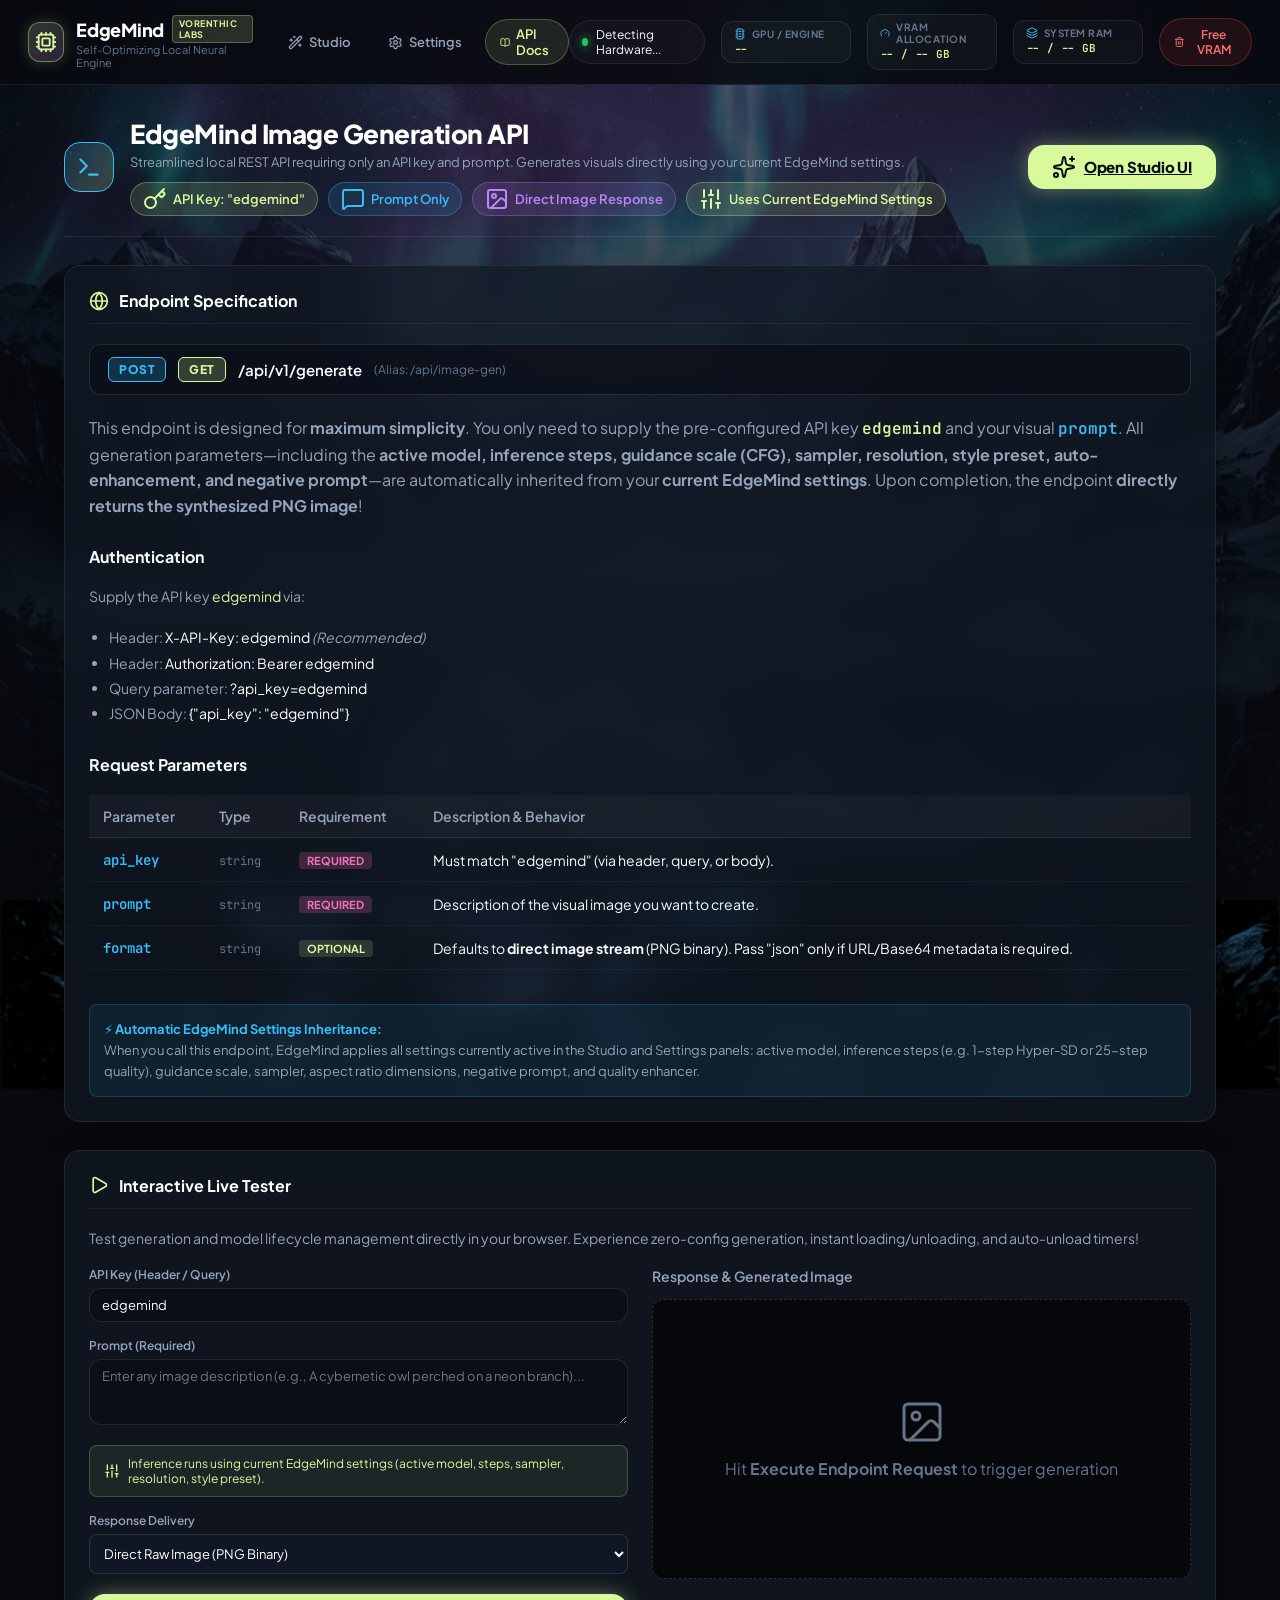
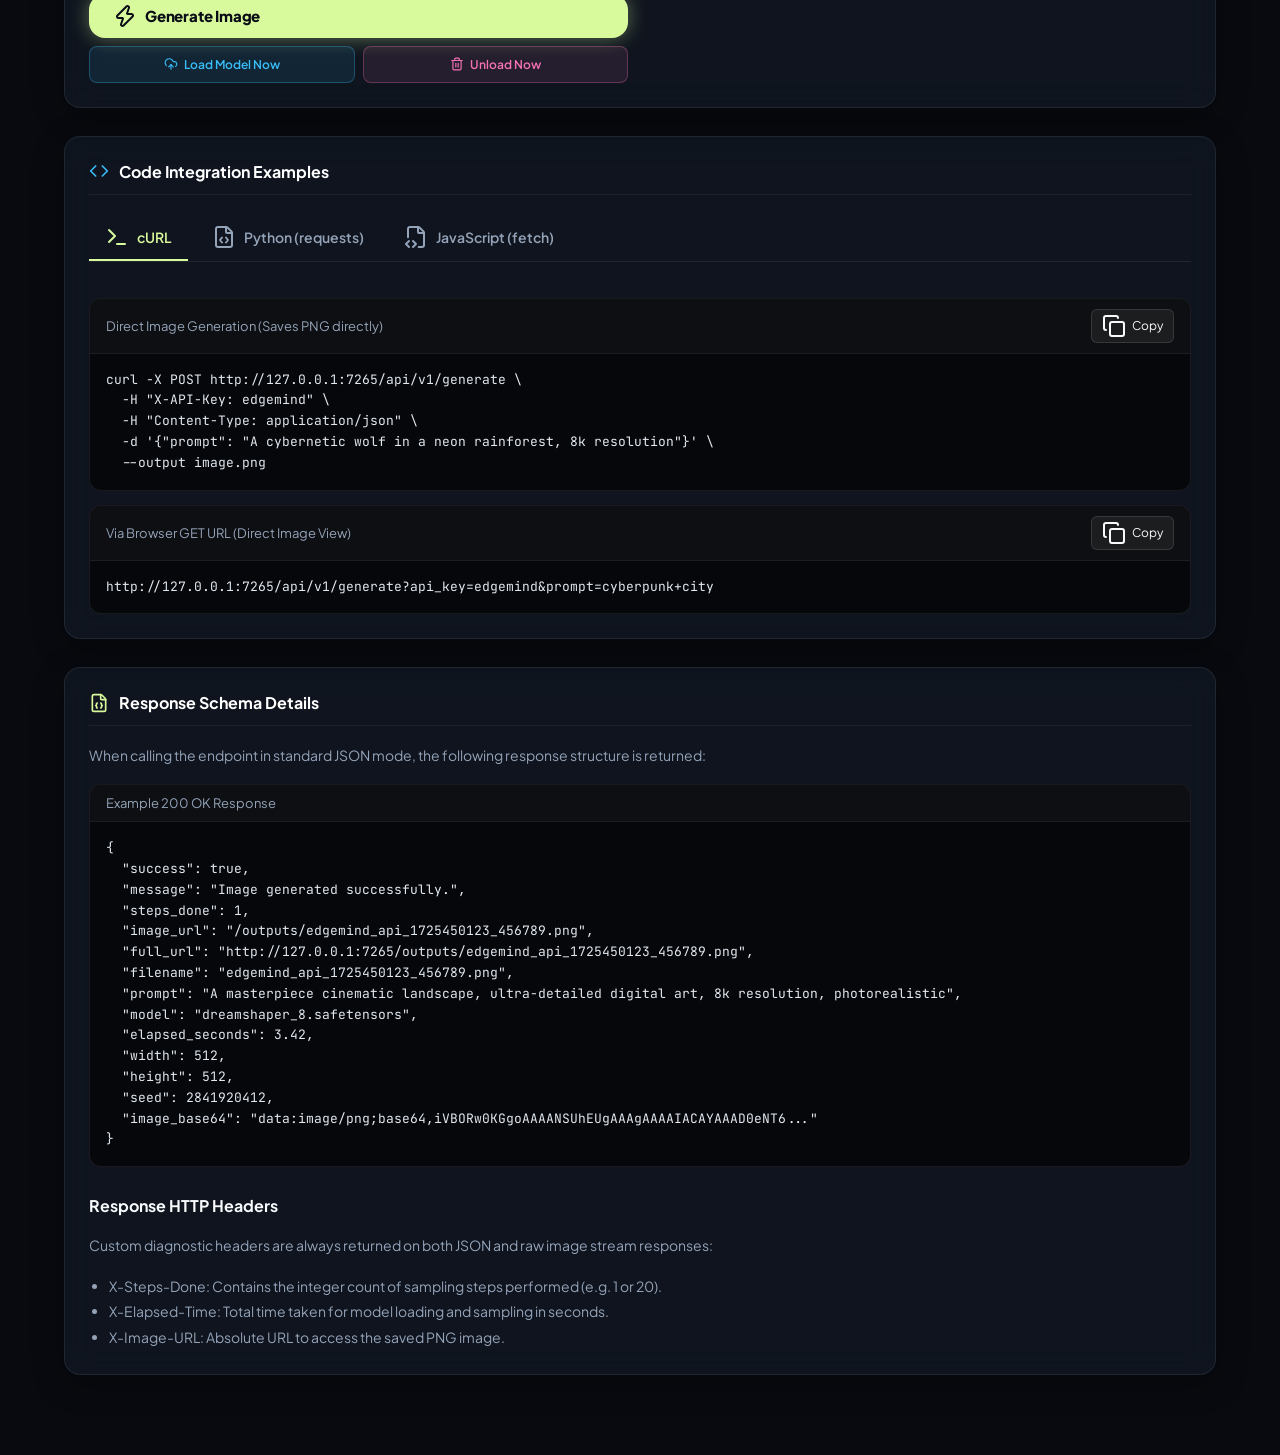
==== templates/docs.html @ 0f8cabb9 "feat: complete cross-platform setup, comprehensive README, MIT License, REST API and .gitignore" ====
<!DOCTYPE html>
<html lang="en">
<head>
    <meta charset="UTF-8">
    <meta name="viewport" content="width=device-width, initial-scale=1.0">
    <title>EdgeMind AI Studio — API Documentation</title>
    <!-- FAVICON -->
    <link rel="icon" type="image/svg+xml" href="/static/favicon.svg">
    <!-- LOCAL OFFLINE FONTS & LUCIDE ICONS -->
    <link rel="stylesheet" href="/static/css/fonts.css">
    <script src="/static/js/lucide.min.js"></script>
    <link rel="stylesheet" href="/static/css/style.css">
    <style>
        .docs-container {
            max-width: 1200px;
            margin: 0 auto;
            padding: 32px 24px 80px 24px;
            display: flex;
            flex-direction: column;
            gap: 28px;
        }
        .docs-badge-row {
            display: flex;
            flex-wrap: wrap;
            gap: 10px;
            margin-top: 12px;
        }
        .badge-pill {
            display: inline-flex;
            align-items: center;
            gap: 6px;
            padding: 4px 12px;
            background: rgba(217, 249, 157, 0.12);
            border: 1px solid rgba(217, 249, 157, 0.3);
            border-radius: var(--radius-pill);
            color: var(--accent-lime);
            font-size: 13px;
            font-weight: 600;
        }
        .badge-pill.cyan {
            background: rgba(56, 189, 248, 0.12);
            border-color: rgba(56, 189, 248, 0.3);
            color: var(--accent-cyan);
        }
        .badge-pill.purple {
            background: rgba(192, 132, 252, 0.12);
            border-color: rgba(192, 132, 252, 0.3);
            color: var(--accent-purple);
        }
        .docs-card {
            background: var(--bg-card);
            border: 1px solid var(--border-subtle);
            border-radius: var(--radius-lg);
            padding: 24px;
            backdrop-filter: blur(16px);
            display: flex;
            flex-direction: column;
            gap: 20px;
            box-shadow: 0 8px 32px rgba(0,0,0,0.3);
        }
        .endpoint-pill-bar {
            display: flex;
            align-items: center;
            gap: 12px;
            padding: 12px 18px;
            background: rgba(10, 14, 23, 0.7);
            border: 1px solid rgba(255, 255, 255, 0.1);
            border-radius: var(--radius-md);
            font-family: var(--font-mono);
            font-size: 15px;
        }
        .method-tag {
            padding: 4px 10px;
            border-radius: 6px;
            font-weight: 800;
            font-size: 12px;
            letter-spacing: 0.5px;
        }
        .method-post {
            background: rgba(56, 189, 248, 0.2);
            border: 1px solid var(--accent-cyan);
            color: var(--accent-cyan);
        }
        .method-get {
            background: rgba(217, 249, 157, 0.2);
            border: 1px solid var(--accent-lime);
            color: var(--accent-lime);
        }
        .endpoint-url {
            color: #f8fafc;
            font-weight: 600;
        }
        .code-container {
            background: #05070a;
            border: 1px solid rgba(255, 255, 255, 0.08);
            border-radius: var(--radius-md);
            overflow: hidden;
        }
        .code-header {
            display: flex;
            align-items: center;
            justify-content: space-between;
            padding: 10px 16px;
            background: rgba(255, 255, 255, 0.03);
            border-bottom: 1px solid rgba(255, 255, 255, 0.06);
            font-size: 13px;
            color: var(--text-secondary);
        }
        .code-body {
            padding: 16px;
            margin: 0;
            overflow-x: auto;
            font-family: var(--font-mono);
            font-size: 13px;
            line-height: 1.6;
            color: #e2e8f0;
        }
        .code-tabs {
            display: flex;
            gap: 8px;
            border-bottom: 1px solid rgba(255, 255, 255, 0.08);
            margin-bottom: 16px;
        }
        .tab-btn {
            background: none;
            border: none;
            padding: 10px 16px;
            color: var(--text-secondary);
            cursor: pointer;
            font-size: 14px;
            font-weight: 600;
            border-bottom: 2px solid transparent;
            display: flex;
            align-items: center;
            gap: 8px;
            transition: all 0.2s;
        }
        .tab-btn.active {
            color: var(--accent-lime);
            border-bottom-color: var(--accent-lime);
        }
        .tab-btn:hover:not(.active) {
            color: var(--text-primary);
        }
        .tab-panel {
            display: none;
        }
        .tab-panel.active {
            display: block;
        }
        .btn-copy {
            background: rgba(255, 255, 255, 0.06);
            border: 1px solid rgba(255, 255, 255, 0.12);
            color: var(--text-primary);
            padding: 4px 10px;
            border-radius: 6px;
            font-size: 12px;
            cursor: pointer;
            display: flex;
            align-items: center;
            gap: 6px;
            transition: all 0.2s;
        }
        .btn-copy:hover {
            background: rgba(255, 255, 255, 0.12);
            border-color: var(--accent-lime);
            color: var(--accent-lime);
        }
        /* Interactive Tester */
        .tester-grid {
            display: grid;
            grid-template-columns: 1fr 1fr;
            gap: 24px;
        }
        @media (max-width: 900px) {
            .tester-grid {
                grid-template-columns: 1fr;
            }
        }
        .param-table {
            width: 100%;
            border-collapse: collapse;
            font-size: 14px;
        }
        .param-table th {
            text-align: left;
            padding: 12px 14px;
            background: rgba(255, 255, 255, 0.03);
            border-bottom: 1px solid rgba(255, 255, 255, 0.08);
            color: var(--text-secondary);
            font-weight: 600;
        }
        .param-table td {
            padding: 12px 14px;
            border-bottom: 1px solid rgba(255, 255, 255, 0.04);
            color: var(--text-primary);
        }
        .param-table tr:hover td {
            background: rgba(255, 255, 255, 0.02);
        }
        .param-name {
            font-family: var(--font-mono);
            color: var(--accent-cyan);
            font-weight: 600;
        }
        .param-type {
            font-family: var(--font-mono);
            color: var(--text-muted);
            font-size: 12px;
        }
        .param-req {
            display: inline-block;
            padding: 2px 8px;
            border-radius: 4px;
            font-size: 11px;
            font-weight: 700;
        }
        .req-yes {
            background: rgba(244, 114, 182, 0.2);
            color: var(--accent-pink);
        }
        .req-no {
            background: rgba(217, 249, 157, 0.15);
            color: var(--accent-lime);
        }
        .interactive-preview {
            min-height: 280px;
            background: #05070a;
            border: 1px dashed rgba(255, 255, 255, 0.15);
            border-radius: var(--radius-md);
            display: flex;
            flex-direction: column;
            align-items: center;
            justify-content: center;
            position: relative;
            overflow: hidden;
        }
        .interactive-preview img {
            max-width: 100%;
            max-height: 380px;
            border-radius: var(--radius-md);
            object-fit: contain;
            box-shadow: 0 4px 20px rgba(0, 0, 0, 0.5);
        }
        .stats-badge-box {
            display: flex;
            gap: 12px;
            flex-wrap: wrap;
            margin-top: 12px;
        }
        .stat-card-mini {
            background: rgba(255, 255, 255, 0.04);
            border: 1px solid rgba(255, 255, 255, 0.08);
            border-radius: 8px;
            padding: 8px 14px;
            display: flex;
            flex-direction: column;
            gap: 2px;
        }
        .stat-card-mini span:first-child {
            font-size: 11px;
            color: var(--text-muted);
            text-transform: uppercase;
            font-weight: 700;
        }
        .stat-card-mini span:last-child {
            font-size: 16px;
            color: var(--accent-lime);
            font-weight: 800;
            font-family: var(--font-mono);
        }
    </style>
</head>
<body>

    <!-- TOP HEADER NAVBAR -->
    <header class="top-navbar">
        <div class="brand-group">
            <div class="brand-icon">
                <i data-lucide="cpu" class="icon-brand"></i>
            </div>
            <div>
                <div class="brand-title">EdgeMind <span class="badge-tag">VORENTHIC LABS</span></div>
                <div class="brand-subtitle">Self-Optimizing Local Neural Engine</div>
            </div>
        </div>

        <!-- MAIN NAVIGATION LINKS -->
        <nav class="nav-links">
            <a href="/" class="nav-link">
                <i data-lucide="wand-2"></i>
                <span>Studio</span>
            </a>
            <a href="/settings" class="nav-link">
                <i data-lucide="settings"></i>
                <span>Settings</span>
            </a>
            <a href="/docs" class="nav-link active">
                <i data-lucide="book-open"></i>
                <span>API Docs</span>
            </a>
        </nav>

        <!-- MOBILE HUD TOGGLE -->
        <button class="mobile-hud-toggle" onclick="toggleMobileHud()" title="System Stats">
            <i data-lucide="activity"></i>
        </button>

        <!-- HARDWARE TELEMETRY HUD -->
        <div class="telemetry-hud">
            <div class="hud-item" id="profile-badge">
                <span class="status-dot"></span>
                <span id="profile-name">Detecting Hardware...</span>
            </div>

            <div class="hud-item hud-stat">
                <div class="stat-header">
                    <i data-lucide="microchip"></i>
                    <span>GPU / ENGINE</span>
                </div>
                <div class="stat-val" id="device-name">--</div>
            </div>

            <div class="hud-item hud-stat">
                <div class="stat-header">
                    <i data-lucide="gauge"></i>
                    <span>VRAM ALLOCATION</span>
                </div>
                <div class="stat-val" id="vram-val">-- / -- GB</div>
                <div class="stat-progress"><div class="stat-bar" id="vram-bar" style="width: 0%"></div></div>
            </div>

            <div class="hud-item hud-stat">
                <div class="stat-header">
                    <i data-lucide="layers"></i>
                    <span>SYSTEM RAM</span>
                </div>
                <div class="stat-val" id="ram-val">-- / -- GB</div>
                <div class="stat-progress"><div class="stat-bar ram" id="ram-bar" style="width: 0%"></div></div>
            </div>

            <button class="btn-icon-action" onclick="unloadModel()" title="Free VRAM & Unload Model">
                <i data-lucide="trash-2"></i>
                <span>Free VRAM</span>
            </button>
        </div>
    </header>

    <!-- DOCUMENTATION CONTAINER -->
    <main class="docs-container">
        
        <!-- PAGE HEADER -->
        <section class="settings-page-header">
            <div class="settings-title-group">
                <div class="settings-header-icon" style="background: linear-gradient(135deg, rgba(56, 189, 248, 0.2), rgba(217, 249, 157, 0.2)); border-color: var(--accent-cyan); color: var(--accent-cyan);">
                    <i data-lucide="terminal"></i>
                </div>
                <div>
                    <h1>EdgeMind Image Generation API</h1>
                    <p>Streamlined local REST API requiring only an API key and prompt. Generates visuals directly using your current EdgeMind settings.</p>
                    <div class="docs-badge-row">
                        <span class="badge-pill"><i data-lucide="key"></i> API Key: "edgemind"</span>
                        <span class="badge-pill cyan"><i data-lucide="message-square"></i> Prompt Only</span>
                        <span class="badge-pill purple"><i data-lucide="image"></i> Direct Image Response</span>
                        <span class="badge-pill"><i data-lucide="sliders"></i> Uses Current EdgeMind Settings</span>
                    </div>
                </div>
            </div>
            <a href="/" class="btn-generate-neon">
                <i data-lucide="sparkles"></i>
                <span>Open Studio UI</span>
            </a>
        </section>

        <!-- SECTION 1: ENDPOINT OVERVIEW & SPECIFICATION -->
        <section class="docs-card">
            <div class="card-header">
                <i data-lucide="globe" class="card-icon"></i>
                <h2>Endpoint Specification</h2>
            </div>

            <div class="endpoint-pill-bar">
                <span class="method-tag method-post">POST</span>
                <span class="method-tag method-get">GET</span>
                <span class="endpoint-url">/api/v1/generate</span>
                <span style="color: var(--text-muted); font-size: 12px;">(Alias: <code>/api/image-gen</code>)</span>
            </div>

            <p style="color: var(--text-secondary); line-height: 1.6;">
                This endpoint is designed for <strong>maximum simplicity</strong>. 
                You only need to supply the pre-configured API key <strong style="color: var(--accent-lime); font-family: var(--font-mono);">edgemind</strong> and your visual <strong style="color: var(--accent-cyan); font-family: var(--font-mono);">prompt</strong>. 
                All generation parameters—including the <strong>active model, inference steps, guidance scale (CFG), sampler, resolution, style preset, auto-enhancement, and negative prompt</strong>—are automatically inherited from your <strong>current EdgeMind settings</strong>.
                Upon completion, the endpoint <strong>directly returns the synthesized PNG image</strong>!
            </p>

            <h3 style="font-size: 16px; margin-top: 8px;">Authentication</h3>
            <p style="color: var(--text-secondary); font-size: 14px;">
                Supply the API key <code style="color: var(--accent-lime);">edgemind</code> via:
            </p>
            <ul style="color: var(--text-secondary); font-size: 14px; margin-left: 20px; line-height: 1.8;">
                <li>Header: <code style="color: #fff;">X-API-Key: edgemind</code> <em>(Recommended)</em></li>
                <li>Header: <code style="color: #fff;">Authorization: Bearer edgemind</code></li>
                <li>Query parameter: <code style="color: #fff;">?api_key=edgemind</code></li>
                <li>JSON Body: <code style="color: #fff;">{"api_key": "edgemind"}</code></li>
            </ul>

            <h3 style="font-size: 16px; margin-top: 8px;">Request Parameters</h3>
            <table class="param-table">
                <thead>
                    <tr>
                        <th>Parameter</th>
                        <th>Type</th>
                        <th>Requirement</th>
                        <th>Description & Behavior</th>
                    </tr>
                </thead>
                <tbody>
                    <tr>
                        <td><span class="param-name">api_key</span></td>
                        <td><span class="param-type">string</span></td>
                        <td><span class="param-req req-yes">REQUIRED</span></td>
                        <td>Must match <code>"edgemind"</code> (via header, query, or body).</td>
                    </tr>
                    <tr>
                        <td><span class="param-name">prompt</span></td>
                        <td><span class="param-type">string</span></td>
                        <td><span class="param-req req-yes">REQUIRED</span></td>
                        <td>Description of the visual image you want to create.</td>
                    </tr>
                    <tr>
                        <td><span class="param-name">format</span></td>
                        <td><span class="param-type">string</span></td>
                        <td><span class="param-req req-no">OPTIONAL</span></td>
                        <td>Defaults to <strong>direct image stream</strong> (PNG binary). Pass <code>"json"</code> only if URL/Base64 metadata is required.</td>
                    </tr>
                </tbody>
            </table>

            <div style="margin-top: 14px; padding: 14px; background: rgba(56, 189, 248, 0.08); border: 1px solid rgba(56, 189, 248, 0.2); border-radius: 8px; font-size: 13px; color: var(--text-secondary); line-height: 1.6;">
                <strong style="color: var(--accent-cyan);">⚡ Automatic EdgeMind Settings Inheritance:</strong><br>
                When you call this endpoint, EdgeMind applies all settings currently active in the Studio and Settings panels:
                active model, inference steps (e.g. 1-step Hyper-SD or 25-step quality), guidance scale, sampler, aspect ratio dimensions, negative prompt, and quality enhancer.
            </div>
        </section>

        <!-- SECTION 2: INTERACTIVE LIVE API TESTER -->
        <section class="docs-card">
            <div class="card-header">
                <i data-lucide="play" class="card-icon" style="color: var(--accent-lime);"></i>
                <h2>Interactive Live Tester</h2>
            </div>
            <p style="color: var(--text-secondary); font-size: 14px;">
                Test generation and model lifecycle management directly in your browser. Experience zero-config generation, instant loading/unloading, and auto-unload timers!
            </p>

            <div class="tester-grid">
                <!-- FORM CONTROLS -->
                <div style="display: flex; flex-direction: column; gap: 16px;">
                    <div class="field-group">
                        <label>API Key (Header / Query)</label>
                        <div class="input-glow-wrapper">
                            <input type="text" id="test-api-key" value="edgemind" placeholder="Enter API Key">
                        </div>
                    </div>

                    <div class="field-group">
                        <label>Prompt (Required)</label>
                        <div class="input-glow-wrapper">
                            <textarea id="test-prompt" rows="3" placeholder="Enter any image description (e.g., A cybernetic owl perched on a neon branch)..."></textarea>
                        </div>
                    </div>

                    <div style="padding: 10px 14px; background: rgba(217, 249, 157, 0.08); border: 1px solid rgba(217, 249, 157, 0.2); border-radius: 8px; font-size: 12px; color: var(--accent-lime); display: flex; align-items: center; gap: 8px;">
                        <i data-lucide="sliders" style="width: 16px; height: 16px; flex-shrink: 0;"></i>
                        <span>Inference runs using current EdgeMind settings (active model, steps, sampler, resolution, style preset).</span>
                    </div>

                    <div class="field-group">
                        <label>Response Delivery</label>
                        <div class="custom-dropdown" id="dropdown-format" style="width: 100%;">
                            <select id="test-format" class="input-glow-wrapper" style="width: 100%; padding: 10px; background: rgba(18, 24, 37, 0.85); color: #fff; border: 1px solid rgba(255,255,255,0.12); border-radius: 8px;">
                                <option value="image" selected>Direct Raw Image (PNG Binary)</option>
                                <option value="json">JSON Response (Metadata & Base64)</option>
                            </select>
                        </div>
                    </div>

                    <!-- ACTION BUTTONS -->
                    <div style="display: flex; flex-direction: column; gap: 8px; margin-top: 4px;">
                        <button class="btn-generate-neon" id="test-submit-btn" onclick="executeApiTest()" style="width: 100%;">
                            <i data-lucide="zap"></i>
                            <span id="test-btn-text">Generate Image</span>
                        </button>
                        <div style="display: grid; grid-template-columns: 1fr 1fr; gap: 8px;">
                            <button class="btn-text-action" onclick="executeModelAction('load')" style="justify-content: center; padding: 10px; background: rgba(56, 189, 248, 0.1); border: 1px solid rgba(56, 189, 248, 0.3); border-radius: 8px; color: var(--accent-cyan); cursor: pointer;">
                                <i data-lucide="upload-cloud"></i>
                                <span>Load Model Now</span>
                            </button>
                            <button class="btn-text-action danger" onclick="executeModelAction('unload')" style="justify-content: center; padding: 10px; background: rgba(244, 114, 182, 0.1); border: 1px solid rgba(244, 114, 182, 0.3); border-radius: 8px; color: var(--accent-pink); cursor: pointer;">
                                <i data-lucide="trash-2"></i>
                                <span>Unload Now</span>
                            </button>
                        </div>
                    </div>
                </div>

                <!-- RESULTS PREVIEW -->
                <div style="display: flex; flex-direction: column; gap: 14px;">
                    <label style="font-size: 14px; font-weight: 600; color: var(--text-secondary);">Response & Generated Image</label>
                    <div class="interactive-preview" id="test-preview-box">
                        <div id="test-preview-placeholder" style="text-align: center; color: var(--text-muted); padding: 20px;">
                            <i data-lucide="image" style="width: 48px; height: 48px; stroke-width: 1.5; margin-bottom: 8px;"></i>
                            <p>Hit <strong>Execute Endpoint Request</strong> to trigger generation</p>
                        </div>
                        <img id="test-result-img" src="" alt="Generated Artwork" style="display: none;">
                    </div>

                    <div class="stats-badge-box" id="test-stats-box" style="display: none;">
                        <div class="stat-card-mini">
                            <span>Steps Completed</span>
                            <span id="test-stat-steps">--</span>
                        </div>
                        <div class="stat-card-mini">
                            <span>Elapsed Time</span>
                            <span id="test-stat-time">--</span>
                        </div>
                        <div class="stat-card-mini">
                            <span>Status Code</span>
                            <span id="test-stat-status" style="color: var(--accent-cyan);">200 OK</span>
                        </div>
                    </div>
                </div>
            </div>

            <!-- RAW JSON RESPONSE INSPECTOR -->
            <div class="code-container" id="test-json-container" style="display: none; margin-top: 12px;">
                <div class="code-header">
                    <span>Response JSON Body</span>
                    <button class="btn-copy" onclick="copyResponseJson()"><i data-lucide="copy"></i> Copy JSON</button>
                </div>
                <pre class="code-body" id="test-json-output">{}</pre>
            </div>
        </section>

        <!-- SECTION 3: READY-TO-USE CODE SNIPPETS -->
        <section class="docs-card">
            <div class="card-header">
                <i data-lucide="code" class="card-icon" style="color: var(--accent-cyan);"></i>
                <h2>Code Integration Examples</h2>
            </div>

            <!-- TABS -->
            <div class="code-tabs">
                <button class="tab-btn active" onclick="switchTab('curl')"><i data-lucide="terminal"></i> cURL</button>
                <button class="tab-btn" onclick="switchTab('python')"><i data-lucide="file-code"></i> Python (requests)</button>
                <button class="tab-btn" onclick="switchTab('js')"><i data-lucide="file-code-2"></i> JavaScript (fetch)</button>
            </div>

            <!-- TAB 1: cURL -->
            <div class="tab-panel active" id="tab-curl">
                <div class="code-container">
                    <div class="code-header">
                        <span>Direct Image Generation (Saves PNG directly)</span>
                        <button class="btn-copy" onclick="copyCode('code-curl-zero')"><i data-lucide="copy"></i> Copy</button>
                    </div>
                    <pre class="code-body" id="code-curl-zero">curl -X POST http://127.0.0.1:7265/api/v1/generate \
  -H "X-API-Key: edgemind" \
  -H "Content-Type: application/json" \
  -d '{"prompt": "A cybernetic wolf in a neon rainforest, 8k resolution"}' \
  --output image.png</pre>
                </div>

                <div class="code-container" style="margin-top: 14px;">
                    <div class="code-header">
                        <span>Via Browser GET URL (Direct Image View)</span>
                        <button class="btn-copy" onclick="copyCode('code-curl-raw')"><i data-lucide="copy"></i> Copy</button>
                    </div>
                    <pre class="code-body" id="code-curl-raw">http://127.0.0.1:7265/api/v1/generate?api_key=edgemind&prompt=cyberpunk+city</pre>
                </div>
            </div>

            <!-- TAB 2: Python -->
            <div class="tab-panel" id="tab-python">
                <div class="code-container">
                    <div class="code-header">
                        <span>Python (requests) — Direct Image Output</span>
                        <button class="btn-copy" onclick="copyCode('code-python')"><i data-lucide="copy"></i> Copy</button>
                    </div>
                    <pre class="code-body" id="code-python">import requests

URL = "http://127.0.0.1:7265/api/v1/generate"
HEADERS = {"X-API-Key": "edgemind"}
DATA = {"prompt": "A futuristic floating island with waterfalls, ultra detailed"}

# Endpoint generates image with current EdgeMind settings and directly returns PNG
response = requests.post(URL, headers=HEADERS, json=DATA)

if response.status_code == 200:
    with open("generated_output.png", "wb") as f:
        f.write(response.content)
    print(f"Image saved! Steps done: {response.headers.get('X-Steps-Done')} ({response.headers.get('X-Elapsed-Time')})")
else:
    print("Error:", response.json())</pre>
                </div>
            </div>

            <!-- TAB 3: JavaScript -->
            <div class="tab-panel" id="tab-js">
                <div class="code-container">
                    <div class="code-header">
                        <span>JavaScript (Fetch API) — Direct Image Blob</span>
                        <button class="btn-copy" onclick="copyCode('code-js')"><i data-lucide="copy"></i> Copy</button>
                    </div>
                    <pre class="code-body" id="code-js">async function generateImage(prompt) {
  const response = await fetch("http://127.0.0.1:7265/api/v1/generate", {
    method: "POST",
    headers: {
      "X-API-Key": "edgemind",
      "Content-Type": "application/json"
    },
    body: JSON.stringify({ prompt: prompt })
  });

  if (!response.ok) throw new Error(await response.text());

  // Directly returns the generated PNG image binary
  const imageBlob = await response.blob();
  const imageUrl = URL.createObjectURL(imageBlob);

  const img = document.createElement("img");
  img.src = imageUrl;
  document.body.appendChild(img);
}

generateImage("A mystical cosmic nebula shaped like an owl, 8k");</pre>
                </div>
            </div>
        </section>

        <!-- SECTION 4: RESPONSE SCHEMA -->
        <section class="docs-card">
            <div class="card-header">
                <i data-lucide="file-json" class="card-icon"></i>
                <h2>Response Schema Details</h2>
            </div>
            
            <p style="color: var(--text-secondary); font-size: 14px;">
                When calling the endpoint in standard JSON mode, the following response structure is returned:
            </p>

            <div class="code-container">
                <div class="code-header">
                    <span>Example 200 OK Response</span>
                </div>
                <pre class="code-body">{
  "success": true,
  "message": "Image generated successfully.",
  "steps_done": 1,
  "image_url": "/outputs/edgemind_api_1725450123_456789.png",
  "full_url": "http://127.0.0.1:7265/outputs/edgemind_api_1725450123_456789.png",
  "filename": "edgemind_api_1725450123_456789.png",
  "prompt": "A masterpiece cinematic landscape, ultra-detailed digital art, 8k resolution, photorealistic",
  "model": "dreamshaper_8.safetensors",
  "elapsed_seconds": 3.42,
  "width": 512,
  "height": 512,
  "seed": 2841920412,
  "image_base64": "[data-uri]..."
}</pre>
            </div>

            <h3 style="font-size: 16px; margin-top: 8px;">Response HTTP Headers</h3>
            <p style="color: var(--text-secondary); font-size: 14px;">
                Custom diagnostic headers are always returned on both JSON and raw image stream responses:
            </p>
            <ul style="color: var(--text-secondary); font-size: 14px; margin-left: 20px; line-height: 1.8;">
                <li><code>X-Steps-Done</code>: Contains the integer count of sampling steps performed (e.g. <code>1</code> or <code>20</code>).</li>
                <li><code>X-Elapsed-Time</code>: Total time taken for model loading and sampling in seconds.</li>
                <li><code>X-Image-URL</code>: Absolute URL to access the saved PNG image.</li>
            </ul>
        </section>

    </main>

    <!-- SCRIPTS -->
    <script src="/static/js/main.js"></script>
    <script>
        function switchTab(tabId) {
            document.querySelectorAll('.tab-btn').forEach(btn => btn.classList.remove('active'));
            document.querySelectorAll('.tab-panel').forEach(panel => panel.classList.remove('active'));

            const activeBtn = document.querySelector(`.tab-btn[onclick="switchTab('${tabId}')"]`);
            const activePanel = document.getElementById(`tab-${tabId}`);
            if (activeBtn) activeBtn.classList.add('active');
            if (activePanel) activePanel.classList.add('active');
            refreshLucideIcons();
        }

        function copyCode(elemId) {
            const el = document.getElementById(elemId);
            if (!el) return;
            navigator.clipboard.writeText(el.innerText).then(() => {
                alert("Code copied to clipboard!");
            });
        }

        let lastJsonResponse = null;
        function copyResponseJson() {
            if (lastJsonResponse) {
                navigator.clipboard.writeText(JSON.stringify(lastJsonResponse, null, 2)).then(() => {
                    alert("Response JSON copied to clipboard!");
                });
            }
        }

        async function executeApiTest() {
            const apiKey = document.getElementById('test-api-key').value.trim();
            const prompt = document.getElementById('test-prompt').value.trim();
            const format = document.getElementById('test-format') ? document.getElementById('test-format').value : 'image';
            const btn = document.getElementById('test-submit-btn');
            const btnText = document.getElementById('test-btn-text');
            const previewBox = document.getElementById('test-preview-box');
            const placeholder = document.getElementById('test-preview-placeholder');
            const resultImg = document.getElementById('test-result-img');
            const statsBox = document.getElementById('test-stats-box');
            const jsonBox = document.getElementById('test-json-container');
            const jsonOutput = document.getElementById('test-json-output');

            if (!prompt) {
                alert("Please enter a prompt to generate.");
                return;
            }

            btn.disabled = true;
            btnText.innerText = "Synthesizing Image with EdgeMind Settings...";

            try {
                const payload = { prompt: prompt };
                if (format === 'json') payload.format = 'json';

                const res = await fetch('/api/v1/generate', {
                    method: 'POST',
                    headers: {
                        'X-API-Key': apiKey,
                        'Content-Type': 'application/json'
                    },
                    body: JSON.stringify(payload)
                });

                document.getElementById('test-stat-status').innerText = `${res.status} ${res.statusText}`;
                document.getElementById('test-stat-steps').innerText = res.headers.get('X-Steps-Done') || '--';
                document.getElementById('test-stat-time').innerText = res.headers.get('X-Elapsed-Time') || '--';
                statsBox.style.display = 'flex';

                if (!res.ok) {
                    const err = await res.json();
                    alert("Error: " + (err.message || err.error));
                    return;
                }

                if (format === 'json') {
                    const data = await res.json();
                    lastJsonResponse = data;
                    resultImg.src = data.image_url;
                    resultImg.style.display = 'block';
                    placeholder.style.display = 'none';
                    jsonOutput.innerText = JSON.stringify(data, null, 2);
                    jsonBox.style.display = 'block';
                } else {
                    const blob = await res.blob();
                    const objectUrl = URL.createObjectURL(blob);
                    resultImg.src = objectUrl;
                    resultImg.style.display = 'block';
                    placeholder.style.display = 'none';
                    jsonBox.style.display = 'none';
                }
            } catch (err) {
                alert("Network or inference error: " + err.message);
            } finally {
                btn.disabled = false;
                btnText.innerText = "Generate Image";
                refreshLucideIcons();
            }
        }

        async function executeModelAction(action) {
            const apiKey = document.getElementById('test-api-key').value.trim();
            const keepAlive = document.getElementById('test-keep-alive').value.trim();
            const jsonBox = document.getElementById('test-json-container');
            const jsonOutput = document.getElementById('test-json-output');

            const payload = { action: action };
            if (action === 'load' && keepAlive) {
                payload.keep_alive_mins = parseFloat(keepAlive);
            }

            try {
                const res = await fetch('/api/v1/generate', {
                    method: 'POST',
                    headers: {
                        'X-API-Key': apiKey,
                        'Content-Type': 'application/json'
                    },
                    body: JSON.stringify(payload)
                });
                const data = await res.json();
                lastJsonResponse = data;
                jsonOutput.innerText = JSON.stringify(data, null, 2);
                jsonBox.style.display = 'block';
                alert((data.action === 'load' ? "Model Loaded: " : "Model Unloaded: ") + (data.message || "Success"));
            } catch (e) {
                alert("Action error: " + e.message);
            }
        }

        document.addEventListener('DOMContentLoaded', () => {
            updateSystemStats();
            setInterval(updateSystemStats, 4000);
            refreshLucideIcons();
        });
    </script>
</body>
</html>
---- static/css/fonts.css ----
@font-face {
  font-family: 'JetBrains Mono';
  font-style: normal;
  font-weight: 400;
  font-display: swap;
  src: url(/static/fonts/font_0.woff2) format('truetype');
}
@font-face {
  font-family: 'JetBrains Mono';
  font-style: normal;
  font-weight: 500;
  font-display: swap;
  src: url(/static/fonts/font_1.woff2) format('truetype');
}
@font-face {
  font-family: 'JetBrains Mono';
  font-style: normal;
  font-weight: 600;
  font-display: swap;
  src: url(/static/fonts/font_2.woff2) format('truetype');
}
@font-face {
  font-family: 'Plus Jakarta Sans';
  font-style: normal;
  font-weight: 300;
  font-display: swap;
  src: url(/static/fonts/font_3.woff2) format('truetype');
}
@font-face {
  font-family: 'Plus Jakarta Sans';
  font-style: normal;
  font-weight: 400;
  font-display: swap;
  src: url(/static/fonts/font_4.woff2) format('truetype');
}
@font-face {
  font-family: 'Plus Jakarta Sans';
  font-style: normal;
  font-weight: 500;
  font-display: swap;
  src: url(/static/fonts/font_5.woff2) format('truetype');
}
@font-face {
  font-family: 'Plus Jakarta Sans';
  font-style: normal;
  font-weight: 600;
  font-display: swap;
  src: url(/static/fonts/font_6.woff2) format('truetype');
}
@font-face {
  font-family: 'Plus Jakarta Sans';
  font-style: normal;
  font-weight: 700;
  font-display: swap;
  src: url(/static/fonts/font_7.woff2) format('truetype');
}
@font-face {
  font-family: 'Plus Jakarta Sans';
  font-style: normal;
  font-weight: 800;
  font-display: swap;
  src: url(/static/fonts/font_8.woff2) format('truetype');
}
---- static/css/style.css ----
:root {
    --bg-main: #080a0f;
    --bg-card: rgba(18, 24, 37, 0.75);
    --bg-card-hover: rgba(26, 34, 52, 0.85);
    --dock-bg: rgba(19, 25, 38, 0.92);
    --dock-border: rgba(255, 255, 255, 0.12);
    
    --accent-lime: #d9f99d;
    --accent-lime-glow: rgba(217, 249, 157, 0.4);
    --accent-cyan: #38bdf8;
    --accent-purple: #c084fc;
    --accent-pink: #f472b6;
    
    --text-primary: #f8fafc;
    --text-secondary: #94a3b8;
    --text-muted: #64748b;
    
    --border-subtle: rgba(255, 255, 255, 0.08);
    --radius-xl: 24px;
    --radius-lg: 16px;
    --radius-md: 12px;
    --radius-sm: 8px;
    --radius-pill: 9999px;
    
    --font-sans: 'Plus Jakarta Sans', system-ui, -apple-system, BlinkMacSystemFont, 'Segoe UI', Roboto, sans-serif;
    --font-mono: 'JetBrains Mono', monospace;
}

* {
    box-sizing: border-box;
    margin: 0;
    padding: 0;
    font-family: var(--font-sans);
    -webkit-font-smoothing: antialiased;
}

body {
    background-color: var(--bg-main);
    color: var(--text-primary);
    min-height: 100vh;
    display: flex;
    flex-direction: column;
    overflow-x: hidden;
    background-image: 
        radial-gradient(circle at 50% 0%, rgba(192, 132, 252, 0.15) 0%, transparent 60%),
        linear-gradient(180deg, rgba(8, 10, 15, 0.7) 0%, rgba(8, 10, 15, 0.88) 100%),
        url('/static/bg_landscape.png');
    background-size: cover;
    background-position: center;
    background-attachment: fixed;
    background-repeat: no-repeat;
}

/* TOP NAVBAR */
.top-navbar {
    display: flex;
    align-items: center;
    justify-content: space-between;
    padding: 14px 28px;
    background: rgba(8, 10, 15, 0.85);
    -webkit-backdrop-filter: blur(20px);
    backdrop-filter: blur(20px);
    border-bottom: 1px solid var(--border-subtle);
    position: -webkit-sticky;
    position: sticky;
    top: 0;
    z-index: 100;
}

.brand-group {
    display: flex;
    align-items: center;
    gap: 12px;
}

.brand-icon {
    width: 40px;
    height: 40px;
    background: linear-gradient(135deg, rgba(217, 249, 157, 0.2), rgba(192, 132, 252, 0.2));
    border: 1px solid rgba(217, 249, 157, 0.4);
    -webkit-border-radius: var(--radius-md);
    border-radius: var(--radius-md);
    display: flex;
    align-items: center;
    justify-content: center;
    color: var(--accent-lime);
    -webkit-box-shadow: 0 0 15px rgba(217, 249, 157, 0.2);
    box-shadow: 0 0 15px rgba(217, 249, 157, 0.2);
}

.icon-brand {
    width: 22px;
    height: 22px;
}

.brand-title {
    font-size: 18px;
    font-weight: 800;
    letter-spacing: -0.3px;
    color: #fff;
    display: flex;
    align-items: center;
    gap: 8px;
}

.badge-tag {
    font-size: 9px;
    font-weight: 700;
    background: rgba(217, 249, 157, 0.15);
    color: var(--accent-lime);
    border: 1px solid rgba(217, 249, 157, 0.3);
    padding: 2px 6px;
    -webkit-border-radius: 4px;
    border-radius: 4px;
    letter-spacing: 0.5px;
}

.brand-subtitle {
    font-size: 11px;
    color: var(--text-muted);
}

/* TELEMETRY HUD */
.telemetry-hud {
    display: flex;
    align-items: center;
    gap: 16px;
}

.hud-item {
    background: rgba(255, 255, 255, 0.03);
    border: 1px solid var(--border-subtle);
    padding: 6px 12px;
    -webkit-border-radius: var(--radius-pill);
    border-radius: var(--radius-pill);
    display: flex;
    align-items: center;
    gap: 8px;
    font-size: 12px;
}

.status-dot {
    width: 8px;
    height: 8px;
    background: #22c55e;
    -webkit-border-radius: 50%;
    border-radius: 50%;
    -webkit-box-shadow: 0 0 10px #22c55e;
    box-shadow: 0 0 10px #22c55e;
    -webkit-animation: pulse 2s infinite;
    animation: pulse 2s infinite;
}

@-webkit-keyframes pulse {
    0%, 100% { opacity: 1; -webkit-transform: scale(1); transform: scale(1); }
    50% { opacity: 0.6; -webkit-transform: scale(0.9); transform: scale(0.9); }
}

@keyframes pulse {
    0%, 100% { opacity: 1; -webkit-transform: scale(1); transform: scale(1); }
    50% { opacity: 0.6; -webkit-transform: scale(0.9); transform: scale(0.9); }
}

.hud-stat {
    flex-direction: column;
    align-items: flex-start;
    gap: 2px;
    min-width: 130px;
    -webkit-border-radius: var(--radius-md);
    border-radius: var(--radius-md);
}

.stat-header {
    display: flex;
    align-items: center;
    gap: 6px;
    font-size: 10px;
    font-weight: 700;
    color: var(--text-muted);
    letter-spacing: 0.5px;
    width: 100%;
}

.stat-header svg {
    width: 12px;
    height: 12px;
    color: var(--accent-cyan);
}

.stat-val {
    font-size: 11px;
    font-weight: 600;
    color: var(--accent-lime);
    font-family: var(--font-mono);
}

.stat-num {
    margin-left: auto;
    font-size: 10px;
    font-family: var(--font-mono);
    color: var(--text-secondary);
}

.stat-meter {
    width: 100%;
    height: 4px;
    background: rgba(255, 255, 255, 0.08);
    -webkit-border-radius: 2px;
    border-radius: 2px;
    overflow: hidden;
    margin-top: 2px;
}

.meter-fill {
    height: 100%;
    width: 0%;
    background: -webkit-linear-gradient(left, var(--accent-cyan), var(--accent-lime));
    background: linear-gradient(90deg, var(--accent-cyan), var(--accent-lime));
    -webkit-transition: width 0.4s ease;
    transition: width 0.4s ease;
}

.btn-icon-action {
    background: rgba(239, 68, 68, 0.1);
    border: 1px solid rgba(239, 68, 68, 0.3);
    color: #f87171;
    padding: 8px 14px;
    -webkit-border-radius: var(--radius-pill);
    border-radius: var(--radius-pill);
    font-size: 12px;
    font-weight: 600;
    cursor: pointer;
    display: flex;
    align-items: center;
    gap: 6px;
    -webkit-transition: all 0.2s ease;
    transition: all 0.2s ease;
}

.btn-icon-action svg {
    width: 14px;
    height: 14px;
}

.btn-icon-action:hover {
    background: rgba(239, 68, 68, 0.2);
    border-color: #f87171;
}

/* HERO MAIN CONTAINER */
.hero-container {
    max-width: 1280px;
    margin: 0 auto;
    width: 100%;
    padding: 32px 24px 60px 24px;
    display: flex;
    flex-direction: column;
    gap: 24px;
}

/* HEADLINE SECTION */
.hero-headline {
    text-align: center;
    margin-top: 10px;
    margin-bottom: 8px;
    -webkit-transition: all 0.5s cubic-bezier(0.16, 1, 0.3, 1);
    transition: all 0.5s cubic-bezier(0.16, 1, 0.3, 1);
}

.hero-headline h1 {
    font-size: 38px;
    font-weight: 800;
    letter-spacing: -1px;
    line-height: 1.1;
    color: #ffffff;
}

.text-gradient {
    background: -webkit-linear-gradient(315deg, #ffffff 0%, var(--accent-lime) 100%);
    background: linear-gradient(135deg, #ffffff 0%, var(--accent-lime) 100%);
    -webkit-background-clip: text;
    -webkit-text-fill-color: transparent;
}

.hero-headline p {
    font-size: 15px;
    color: var(--text-secondary);
    margin-top: 8px;
    font-weight: 400;
}

/* FLOATING PROMPT DOCK (HIGGSFIELD DOCK) */
.prompt-dock-container {
    width: 100%;
    max-width: 900px;
    margin: 0 auto;
    display: flex;
    flex-direction: column;
    gap: 14px;
    -webkit-transition: all 0.5s cubic-bezier(0.16, 1, 0.3, 1);
    transition: all 0.5s cubic-bezier(0.16, 1, 0.3, 1);
}

.prompt-dock-card {
    background: var(--dock-bg);
    -webkit-backdrop-filter: blur(24px);
    backdrop-filter: blur(24px);
    border: 1px solid var(--dock-border);
    -webkit-border-radius: var(--radius-xl);
    border-radius: var(--radius-xl);
    padding: 16px 20px;
    -webkit-box-shadow: 
        0 20px 50px rgba(0, 0, 0, 0.7),
        0 0 30px rgba(217, 249, 157, 0.05);
    box-shadow: 
        0 20px 50px rgba(0, 0, 0, 0.7),
        0 0 30px rgba(217, 249, 157, 0.05);
    display: flex;
    flex-direction: column;
    gap: 12px;
    -webkit-transition: all 0.3s ease;
    transition: all 0.3s ease;
}

.prompt-dock-card:focus-within {
    border-color: rgba(217, 249, 157, 0.4);
    -webkit-box-shadow: 
        0 24px 60px rgba(0, 0, 0, 0.8),
        0 0 40px rgba(217, 249, 157, 0.12);
    box-shadow: 
        0 24px 60px rgba(0, 0, 0, 0.8),
        0 0 40px rgba(217, 249, 157, 0.12);
}

.prompt-input-wrapper {
    display: flex;
    align-items: flex-start;
    gap: 12px;
    padding-top: 4px;
}

.prompt-icon {
    width: 22px;
    height: 22px;
    color: var(--text-muted);
    margin-top: 4px;
    flex-shrink: 0;
}

textarea#prompt {
    width: 100%;
    background: transparent;
    border: none;
    outline: none;
    color: #ffffff;
    font-size: 16px;
    line-height: 1.4;
    resize: none;
    font-family: var(--font-sans);
    font-weight: 400;
}

textarea#prompt::placeholder {
    color: var(--text-muted);
}

/* QUALITY GUIDANCE TIP BANNER */
.quality-tip-banner {
    background: rgba(217, 249, 157, 0.06);
    border: 1px solid rgba(217, 249, 157, 0.2);
    -webkit-border-radius: var(--radius-md);
    border-radius: var(--radius-md);
    padding: 10px 14px;
    display: flex;
    align-items: center;
    gap: 10px;
    font-size: 12px;
    color: var(--text-secondary);
}

.tip-icon {
    width: 16px;
    height: 16px;
    color: var(--accent-lime);
    flex-shrink: 0;
}

.quality-tip-banner strong {
    color: var(--accent-lime);
}

/* RECENT DOCK CAROUSEL (LOCATED JUST BELOW INPUT BOX) */
.recent-dock-container {
    background: rgba(16, 21, 33, 0.8);
    -webkit-backdrop-filter: blur(16px);
    backdrop-filter: blur(16px);
    border: 1px solid rgba(255, 255, 255, 0.08);
    -webkit-border-radius: var(--radius-lg);
    border-radius: var(--radius-lg);
    padding: 14px 16px;
    display: flex;
    flex-direction: column;
    gap: 10px;
}

.recent-dock-header {
    display: flex;
    align-items: center;
    justify-content: space-between;
}

.recent-dock-title {
    display: flex;
    align-items: center;
    gap: 8px;
    font-size: 13px;
    font-weight: 700;
    color: #fff;
}

.recent-dock-title svg {
    width: 15px;
    height: 15px;
    color: var(--accent-lime);
}

.recent-dock-scroll {
    display: flex;
    gap: 12px;
    overflow-x: auto;
    padding-bottom: 4px;
    scroll-behavior: smooth;
}

.recent-dock-scroll::-webkit-scrollbar {
    height: 5px;
}

.recent-dock-scroll::-webkit-scrollbar-thumb {
    background: rgba(255, 255, 255, 0.15);
    -webkit-border-radius: 3px;
    border-radius: 3px;
}

.dock-gallery-item {
    min-width: 100px;
    width: 100px;
    height: 100px;
    -webkit-border-radius: var(--radius-md);
    border-radius: var(--radius-md);
    overflow: hidden;
    border: 1px solid rgba(255, 255, 255, 0.12);
    cursor: pointer;
    position: relative;
    -webkit-transition: all 0.2s ease;
    transition: all 0.2s ease;
    flex-shrink: 0;
}

.dock-gallery-item img {
    width: 100%;
    height: 100%;
    object-fit: cover;
}

.dock-item-prompt {
    position: absolute;
    bottom: 0; left: 0; right: 0;
    background: rgba(8, 10, 15, 0.85);
    font-size: 10px;
    color: #fff;
    padding: 3px 6px;
    white-space: nowrap;
    overflow: hidden;
    text-overflow: ellipsis;
}

.dock-gallery-item:hover {
    border-color: var(--accent-lime);
    -webkit-transform: scale(1.05);
    transform: scale(1.05);
    -webkit-box-shadow: 0 4px 20px rgba(217, 249, 157, 0.3);
    box-shadow: 0 4px 20px rgba(217, 249, 157, 0.3);
}

.empty-gallery-hint {
    font-size: 12px;
    color: var(--text-muted);
    display: flex;
    align-items: center;
    gap: 8px;
    padding: 8px 4px;
}

.empty-gallery-hint svg {
    width: 14px;
    height: 14px;
    color: var(--accent-lime);
}

/* DOCK TOOLBAR */
.dock-toolbar {
    display: flex;
    align-items: center;
    justify-content: space-between;
    gap: 12px;
    flex-wrap: wrap;
    padding-top: 8px;
    border-top: 1px solid rgba(255, 255, 255, 0.06);
}

/* DYNAMIC GENERATION MODE TRANSITIONS (SLIDE DOCK TO BOTTOM) */
body.active-generation-mode .hero-headline {
    opacity: 0;
    max-height: 0;
    margin: 0;
    padding: 0;
    -webkit-transform: translateY(-25px);
    transform: translateY(-25px);
    pointer-events: none;
    -webkit-transition: all 0.5s cubic-bezier(0.16, 1, 0.3, 1);
    transition: all 0.5s cubic-bezier(0.16, 1, 0.3, 1);
}

body.active-generation-mode .hero-container {
    padding-bottom: 160px;
    padding-top: 16px;
}

body.active-generation-mode .prompt-dock-container {
    position: fixed;
    bottom: 16px;
    left: 50%;
    -webkit-transform: translateX(-50%);
    transform: translateX(-50%);
    width: calc(100% - 48px);
    max-width: 900px;
    z-index: 1000;
    -webkit-animation: slideUpBottomDock 0.5s cubic-bezier(0.16, 1, 0.3, 1) forwards;
    animation: slideUpBottomDock 0.5s cubic-bezier(0.16, 1, 0.3, 1) forwards;
}

@-webkit-keyframes slideUpBottomDock {
    0% {
        opacity: 0;
        -webkit-transform: translate(-50%, 80px) scale(0.95);
        transform: translate(-50%, 80px) scale(0.95);
    }
    100% {
        opacity: 1;
        -webkit-transform: translate(-50%, 0) scale(1);
        transform: translate(-50%, 0) scale(1);
    }
}

@keyframes slideUpBottomDock {
    0% {
        opacity: 0;
        -webkit-transform: translate(-50%, 80px) scale(0.95);
        transform: translate(-50%, 80px) scale(0.95);
    }
    100% {
        opacity: 1;
        -webkit-transform: translate(-50%, 0) scale(1);
        transform: translate(-50%, 0) scale(1);
    }
}

body.active-generation-mode .prompt-dock-card {
    -webkit-box-shadow: 
        0 -15px 50px rgba(0, 0, 0, 0.85),
        0 0 35px rgba(217, 249, 157, 0.15);
    box-shadow: 
        0 -15px 50px rgba(0, 0, 0, 0.85),
        0 0 35px rgba(217, 249, 157, 0.15);
    border-color: rgba(217, 249, 157, 0.35);
}

body.active-generation-mode .recent-dock-container {
    display: none;
}

body.active-generation-mode .display-section {
    margin-top: 0;
    -webkit-animation: focusCanvasIn 0.5s cubic-bezier(0.16, 1, 0.3, 1) forwards;
    animation: focusCanvasIn 0.5s cubic-bezier(0.16, 1, 0.3, 1) forwards;
}

@-webkit-keyframes focusCanvasIn {
    0% {
        opacity: 0;
        -webkit-transform: scale(0.96);
        transform: scale(0.96);
    }
    100% {
        opacity: 1;
        -webkit-transform: scale(1);
        transform: scale(1);
    }
}

@keyframes focusCanvasIn {
    0% {
        opacity: 0;
        -webkit-transform: scale(0.96);
        transform: scale(0.96);
    }
    100% {
        opacity: 1;
        -webkit-transform: scale(1);
        transform: scale(1);
    }
}

.toolbar-left {
    display: flex;
    align-items: center;
    gap: 8px;
    flex-wrap: wrap;
}

/* DOCK PILL SELECTORS */
.dock-pill-select {
    background: rgba(255, 255, 255, 0.06);
    border: 1px solid rgba(255, 255, 255, 0.1);
    -webkit-border-radius: var(--radius-pill);
    border-radius: var(--radius-pill);
    padding: 4px 12px;
    display: flex;
    align-items: center;
    gap: 8px;
    -webkit-transition: all 0.2s ease;
    transition: all 0.2s ease;
}

.dock-pill-select:hover {
    background: rgba(255, 255, 255, 0.1);
    border-color: rgba(255, 255, 255, 0.2);
}

.pill-icon {
    width: 14px;
    height: 14px;
    color: var(--accent-lime);
    flex-shrink: 0;
}

.dock-pill-select select {
    background: transparent;
    border: none;
    outline: none;
    color: var(--text-primary);
    font-size: 13px;
    font-weight: 600;
    cursor: pointer;
    padding-right: 4px;
    max-width: 180px;
}

.dock-pill-select select option {
    background: #0f141d;
    color: #fff;
    padding: 8px;
}

.btn-dock-pill {
    background: rgba(255, 255, 255, 0.05);
    border: 1px solid rgba(255, 255, 255, 0.1);
    color: var(--text-secondary);
    padding: 6px 14px;
    -webkit-border-radius: var(--radius-pill);
    border-radius: var(--radius-pill);
    font-size: 13px;
    font-weight: 600;
    cursor: pointer;
    display: flex;
    align-items: center;
    gap: 6px;
    -webkit-transition: all 0.2s ease;
    transition: all 0.2s ease;
}

.btn-dock-pill svg {
    width: 14px;
    height: 14px;
}

.btn-dock-pill:hover, .btn-dock-pill.active {
    background: rgba(56, 189, 248, 0.15);
    border-color: var(--accent-cyan);
    color: #fff;
}

/* NEON GENERATE BUTTON (HIGGSFIELD STYLE) */
.btn-generate-neon {
    background: var(--accent-lime);
    color: #090d15;
    border: none;
    padding: 10px 24px;
    -webkit-border-radius: var(--radius-lg);
    border-radius: var(--radius-lg);
    font-size: 15px;
    font-weight: 800;
    letter-spacing: -0.2px;
    cursor: pointer;
    display: flex;
    align-items: center;
    gap: 8px;
    -webkit-box-shadow: 0 0 20px var(--accent-lime-glow);
    box-shadow: 0 0 20px var(--accent-lime-glow);
    -webkit-transition: all 0.25s ease;
    transition: all 0.25s ease;
}

.btn-generate-neon .btn-icon {
    width: 18px;
    height: 18px;
    stroke-width: 2.5;
}

.btn-generate-neon:hover {
    -webkit-transform: translateY(-2px);
    transform: translateY(-2px);
    -webkit-box-shadow: 0 0 30px rgba(217, 249, 157, 0.6);
    box-shadow: 0 0 30px rgba(217, 249, 157, 0.6);
    background: #e4ffab;
}

.btn-generate-neon:disabled {
    opacity: 0.5;
    cursor: not-allowed;
    -webkit-transform: none;
    transform: none;
    -webkit-box-shadow: none;
    box-shadow: none;
}

.hyper-badge {
    background: rgba(217, 249, 157, 0.1);
    border: 1px solid rgba(217, 249, 157, 0.3);
    color: var(--accent-lime);
    font-size: 12px;
    font-weight: 600;
    padding: 6px 12px;
    -webkit-border-radius: var(--radius-md);
    border-radius: var(--radius-md);
    display: flex;
    align-items: center;
    gap: 8px;
}

.hyper-badge svg {
    width: 14px;
    height: 14px;
}

/* ADVANCED SETTINGS DRAWER */
.advanced-drawer {
    width: 100%;
    max-width: 900px;
    margin: 0 auto;
    max-height: 0;
    overflow: hidden;
    opacity: 0;
    -webkit-transition: all 0.4s cubic-bezier(0.16, 1, 0.3, 1);
    transition: all 0.4s cubic-bezier(0.16, 1, 0.3, 1);
}

.advanced-drawer.open {
    max-height: 800px;
    opacity: 1;
    margin-top: 4px;
}

.drawer-grid {
    background: var(--bg-card);
    border: 1px solid var(--border-subtle);
    -webkit-border-radius: var(--radius-xl);
    border-radius: var(--radius-xl);
    padding: 24px;
    display: grid;
    grid-template-columns: repeat(auto-fit, minmax(260px, 1fr));
    gap: 20px;
}

.drawer-col {
    display: flex;
    flex-direction: column;
    gap: 16px;
}

.col-header {
    display: flex;
    align-items: center;
    gap: 8px;
    color: var(--accent-cyan);
    border-bottom: 1px solid rgba(255, 255, 255, 0.06);
    padding-bottom: 8px;
}

.col-header svg {
    width: 16px;
    height: 16px;
}

.col-header h3 {
    font-size: 14px;
    font-weight: 700;
    color: #fff;
}

/* FORM FIELDS & SLIDERS */
.field-group {
    display: flex;
    flex-direction: column;
    gap: 6px;
}

label {
    font-size: 12px;
    font-weight: 600;
    color: var(--text-secondary);
    display: flex;
    align-items: center;
    justify-content: space-between;
}

.label-row {
    display: flex;
    align-items: center;
    justify-content: space-between;
}

.hint {
    font-size: 10px;
    color: var(--text-muted);
    font-weight: 400;
}

select, input[type="text"], input[type="number"], textarea {
    width: 100%;
    background: rgba(10, 14, 22, 0.8);
    border: 1px solid rgba(255, 255, 255, 0.1);
    -webkit-border-radius: var(--radius-md);
    border-radius: var(--radius-md);
    padding: 8px 12px;
    color: #fff;
    font-size: 13px;
    outline: none;
    -webkit-transition: all 0.2s ease;
    transition: all 0.2s ease;
}

select:focus, input:focus, textarea:focus {
    border-color: var(--accent-lime);
    -webkit-box-shadow: 0 0 10px rgba(217, 249, 157, 0.15);
    box-shadow: 0 0 10px rgba(217, 249, 157, 0.15);
}

textarea#negative-prompt {
    resize: vertical;
    font-family: var(--font-sans);
}

input[type="range"] {
    width: 100%;
    accent-color: var(--accent-lime);
    cursor: pointer;
    height: 4px;
}

.dual-sliders {
    display: flex;
    gap: 12px;
}

.slider-val {
    font-family: var(--font-mono);
    color: var(--accent-lime);
    font-weight: 700;
}

.quick-chips {
    display: flex;
    gap: 4px;
}

.chip-btn {
    background: rgba(255, 255, 255, 0.05);
    border: 1px solid rgba(255, 255, 255, 0.1);
    color: var(--text-secondary);
    padding: 2px 8px;
    -webkit-border-radius: var(--radius-sm);
    border-radius: var(--radius-sm);
    font-size: 11px;
    cursor: pointer;
    -webkit-transition: all 0.2s ease;
    transition: all 0.2s ease;
}

.chip-btn:hover, .chip-btn.active {
    background: rgba(217, 249, 157, 0.15);
    border-color: var(--accent-lime);
    color: var(--accent-lime);
}

.grid-2col {
    display: grid;
    grid-template-columns: 1fr 1fr;
    gap: 10px;
}

/* HUGGING FACE DOWNLOADER CARD */
.hf-download-card {
    background: rgba(56, 189, 248, 0.05);
    border: 1px solid rgba(56, 189, 248, 0.15);
    -webkit-border-radius: var(--radius-md);
    border-radius: var(--radius-md);
    padding: 12px;
    display: flex;
    flex-direction: column;
    gap: 8px;
}

.hf-header {
    display: flex;
    align-items: center;
    gap: 6px;
    font-size: 12px;
    font-weight: 700;
    color: var(--accent-cyan);
}

.hf-icon {
    width: 14px;
    height: 14px;
}

.hf-input-group {
    display: flex;
    gap: 6px;
}

.hf-input-group input {
    flex: 1;
    font-size: 11px;
    padding: 6px 10px;
}

.btn-hf {
    background: rgba(56, 189, 248, 0.2);
    border: 1px solid var(--accent-cyan);
    color: #fff;
    padding: 6px 12px;
    -webkit-border-radius: var(--radius-md);
    border-radius: var(--radius-md);
    font-size: 11px;
    font-weight: 700;
    cursor: pointer;
    display: flex;
    align-items: center;
    gap: 4px;
    white-space: nowrap;
    -webkit-transition: all 0.2s ease;
    transition: all 0.2s ease;
}

.btn-hf svg {
    width: 12px;
    height: 12px;
}

.btn-hf:hover {
    background: var(--accent-cyan);
    color: #000;
}

.dl-status-box {
    display: flex;
    flex-direction: column;
    gap: 4px;
    font-family: var(--font-mono);
    font-size: 10px;
}

.dl-text-row {
    display: flex;
    justify-content: space-between;
    color: var(--text-secondary);
}

/* TOGGLE CHIPS */
.toggle-grid {
    display: grid;
    grid-template-columns: 1fr 1fr;
    gap: 8px;
}

.toggle-chip {
    display: flex;
    align-items: center;
    justify-content: space-between;
    background: rgba(255, 255, 255, 0.03);
    border: 1px solid rgba(255, 255, 255, 0.06);
    padding: 6px 10px;
    -webkit-border-radius: var(--radius-md);
    border-radius: var(--radius-md);
    font-size: 11px;
    color: var(--text-secondary);
}

.switch {
    position: relative;
    display: inline-block;
    width: 32px;
    height: 18px;
}

.switch input {
    opacity: 0;
    width: 0;
    height: 0;
}

.slider-switch {
    position: absolute;
    cursor: pointer;
    top: 0; left: 0; right: 0; bottom: 0;
    background-color: rgba(255, 255, 255, 0.2);
    -webkit-transition: .3s;
    transition: .3s;
    -webkit-border-radius: 20px;
    border-radius: 20px;
}

.slider-switch:before {
    position: absolute;
    content: "";
    height: 12px;
    width: 12px;
    left: 3px;
    bottom: 3px;
    background-color: white;
    -webkit-transition: .3s;
    transition: .3s;
    -webkit-border-radius: 50%;
    border-radius: 50%;
}

input:checked + .slider-switch {
    background-color: var(--accent-lime);
}

input:checked + .slider-switch:before {
    -webkit-transform: translateX(14px);
    transform: translateX(14px);
    background-color: #000;
}

/* DISPLAY & CANVAS VIEWPORT (HIDDEN UNTIL PROMPT SENT) */
.display-section {
    display: none;
    flex-direction: column;
    gap: 24px;
    width: 100%;
    max-width: 900px;
    margin: 0 auto;
    opacity: 0;
    -webkit-transform: translateY(20px);
    transform: translateY(20px);
    -webkit-transition: all 0.5s cubic-bezier(0.16, 1, 0.3, 1);
    transition: all 0.5s cubic-bezier(0.16, 1, 0.3, 1);
}

body.active-generation-mode .display-section {
    display: flex;
    opacity: 1;
    -webkit-transform: translateY(0);
    transform: translateY(0);
}

.canvas-viewport {
    background: rgba(12, 16, 24, 0.9);
    border: 1px solid var(--dock-border);
    -webkit-border-radius: var(--radius-xl);
    border-radius: var(--radius-xl);
    min-height: 480px;
    display: flex;
    align-items: center;
    justify-content: center;
    position: relative;
    overflow: hidden;
    -webkit-box-shadow: 0 15px 40px rgba(0, 0, 0, 0.5);
    box-shadow: 0 15px 40px rgba(0, 0, 0, 0.5);
}

.canvas-placeholder {
    display: flex;
    flex-direction: column;
    align-items: center;
    text-align: center;
    gap: 12px;
    color: var(--text-secondary);
    padding: 40px;
}

.placeholder-icon-ring {
    width: 64px;
    height: 64px;
    -webkit-border-radius: 50%;
    border-radius: 50%;
    background: rgba(217, 249, 157, 0.08);
    border: 1px solid rgba(217, 249, 157, 0.2);
    display: flex;
    align-items: center;
    justify-content: center;
    color: var(--accent-lime);
    margin-bottom: 4px;
}

.placeholder-icon-ring svg {
    width: 28px;
    height: 28px;
}

.canvas-placeholder h2 {
    font-size: 20px;
    font-weight: 700;
    color: #fff;
}

.canvas-placeholder p {
    font-size: 13px;
    color: var(--text-muted);
    max-width: 360px;
}

.canvas-viewport img#main-preview {
    max-width: 100%;
    max-height: 650px;
    object-fit: contain;
    -webkit-border-radius: var(--radius-md);
    border-radius: var(--radius-md);
    -webkit-box-shadow: 0 10px 40px rgba(0, 0, 0, 0.6);
    box-shadow: 0 10px 40px rgba(0, 0, 0, 0.6);
}

/* OVERLAY BAR ON IMAGE */
.canvas-overlay-bar {
    position: absolute;
    top: 16px;
    right: 16px;
    display: flex;
    align-items: center;
    gap: 8px;
    background: rgba(8, 10, 15, 0.85);
    -webkit-backdrop-filter: blur(12px);
    backdrop-filter: blur(12px);
    border: 1px solid var(--border-subtle);
    padding: 6px 12px;
    -webkit-border-radius: var(--radius-pill);
    border-radius: var(--radius-pill);
}

.overlay-btn {
    background: transparent;
    border: none;
    color: #fff;
    font-size: 12px;
    font-weight: 600;
    cursor: pointer;
    display: flex;
    align-items: center;
    gap: 4px;
    padding: 4px 8px;
    -webkit-border-radius: var(--radius-sm);
    border-radius: var(--radius-sm);
    -webkit-transition: background 0.2s ease;
    transition: background 0.2s ease;
}

.overlay-btn svg {
    width: 14px;
    height: 14px;
}

.overlay-btn:hover {
    background: rgba(255, 255, 255, 0.1);
}

.meta-badge {
    font-family: var(--font-mono);
    font-size: 11px;
    color: var(--accent-lime);
    border-left: 1px solid rgba(255, 255, 255, 0.1);
    padding-left: 8px;
}

/* PROGRESS OVERLAY */
.progress-box-overlay {
    position: absolute;
    bottom: 20px;
    left: 20px;
    right: 20px;
    background: rgba(12, 16, 25, 0.92);
    -webkit-backdrop-filter: blur(16px);
    backdrop-filter: blur(16px);
    border: 1px solid rgba(217, 249, 157, 0.3);
    padding: 16px 20px;
    -webkit-border-radius: var(--radius-lg);
    border-radius: var(--radius-lg);
    display: flex;
    flex-direction: column;
    gap: 10px;
    -webkit-box-shadow: 0 10px 30px rgba(0, 0, 0, 0.6);
    box-shadow: 0 10px 30px rgba(0, 0, 0, 0.6);
}

.progress-info {
    display: flex;
    align-items: center;
    justify-content: space-between;
    font-size: 13px;
    font-weight: 600;
    color: #fff;
}

.spinner-ring {
    width: 16px;
    height: 16px;
    border: 2px solid rgba(217, 249, 157, 0.2);
    border-top-color: var(--accent-lime);
    -webkit-border-radius: 50%;
    border-radius: 50%;
    -webkit-animation: spin 0.8s linear infinite;
    animation: spin 0.8s linear infinite;
}

@-webkit-keyframes spin {
    to { -webkit-transform: rotate(360deg); transform: rotate(360deg); }
}

@keyframes spin {
    to { -webkit-transform: rotate(360deg); transform: rotate(360deg); }
}

.percent-tag {
    font-family: var(--font-mono);
    color: var(--accent-lime);
}

.progress-track {
    width: 100%;
    height: 6px;
    background: rgba(255, 255, 255, 0.08);
    -webkit-border-radius: 3px;
    border-radius: 3px;
    overflow: hidden;
}

.progress-bar {
    height: 100%;
    background: -webkit-linear-gradient(left, var(--accent-cyan), var(--accent-lime));
    background: linear-gradient(90deg, var(--accent-cyan), var(--accent-lime));
    -webkit-transition: width 0.3s ease;
    transition: width 0.3s ease;
}

/* GALLERY CONTAINER */
.gallery-container {
    background: var(--bg-card);
    border: 1px solid var(--border-subtle);
    -webkit-border-radius: var(--radius-xl);
    border-radius: var(--radius-xl);
    padding: 20px;
    display: flex;
    flex-direction: column;
    gap: 16px;
}

.gallery-header {
    display: flex;
    align-items: center;
    justify-content: space-between;
}

.gallery-title {
    display: flex;
    align-items: center;
    gap: 8px;
    font-size: 15px;
    font-weight: 700;
    color: #fff;
}

.gallery-title svg {
    width: 18px;
    height: 18px;
    color: var(--accent-lime);
}

.btn-text-action {
    background: transparent;
    border: none;
    color: var(--accent-cyan);
    font-size: 12px;
    font-weight: 600;
    cursor: pointer;
    display: flex;
    align-items: center;
    gap: 6px;
}

.btn-text-action svg {
    width: 14px;
    height: 14px;
}

.gallery-grid {
    display: grid;
    grid-template-columns: repeat(auto-fill, minmax(130px, 1fr));
    gap: 12px;
    max-height: 260px;
    overflow-y: auto;
    padding-right: 4px;
}

.gallery-item {
    aspect-ratio: 1;
    -webkit-border-radius: var(--radius-md);
    border-radius: var(--radius-md);
    overflow: hidden;
    border: 1px solid rgba(255, 255, 255, 0.1);
    cursor: pointer;
    -webkit-transition: all 0.2s ease;
    transition: all 0.2s ease;
    position: relative;
}

.gallery-item img {
    width: 100%;
    height: 100%;
    object-fit: cover;
}

.gallery-item:hover {
    border-color: var(--accent-lime);
    -webkit-transform: scale(1.03);
    transform: scale(1.03);
    -webkit-box-shadow: 0 4px 15px rgba(0, 0, 0, 0.5);
    box-shadow: 0 4px 15px rgba(0, 0, 0, 0.5);
}

/* TOP NAVBAR NAVIGATION LINKS */
.nav-links {
    display: flex;
    align-items: center;
    gap: 8px;
    margin-left: 20px;
    margin-right: auto;
}

.nav-link {
    display: flex;
    align-items: center;
    gap: 6px;
    color: var(--text-secondary);
    text-decoration: none;
    font-size: 13px;
    font-weight: 600;
    padding: 6px 14px;
    -webkit-border-radius: var(--radius-pill);
    border-radius: var(--radius-pill);
    -webkit-transition: all 0.2s ease;
    transition: all 0.2s ease;
    border: 1px solid transparent;
}

.nav-link svg {
    width: 15px;
    height: 15px;
}

.nav-link:hover {
    color: #fff;
    background: rgba(255, 255, 255, 0.05);
}

.nav-link.active {
    color: var(--accent-lime);
    background: rgba(217, 249, 157, 0.1);
    border-color: rgba(217, 249, 157, 0.25);
}

/* CUSTOM LUCIDE DROPDOWN COMPONENT */
.custom-dropdown {
    position: relative;
    display: inline-block;
}

.custom-dropdown-trigger {
    background: rgba(255, 255, 255, 0.06);
    border: 1px solid rgba(255, 255, 255, 0.1);
    -webkit-border-radius: var(--radius-pill);
    border-radius: var(--radius-pill);
    padding: 6px 14px;
    display: flex;
    align-items: center;
    gap: 8px;
    color: var(--text-primary);
    font-size: 13px;
    font-weight: 600;
    cursor: pointer;
    -webkit-transition: all 0.2s ease;
    transition: all 0.2s ease;
    outline: none;
}

.custom-dropdown-trigger:hover, .custom-dropdown.open .custom-dropdown-trigger {
    background: rgba(255, 255, 255, 0.12);
    border-color: var(--accent-lime);
    -webkit-box-shadow: 0 0 12px rgba(217, 249, 157, 0.2);
    box-shadow: 0 0 12px rgba(217, 249, 157, 0.2);
}

.dropdown-trigger-icon {
    width: 15px;
    height: 15px;
    color: var(--accent-lime);
}

.dropdown-arrow {
    width: 14px;
    height: 14px;
    color: var(--text-muted);
    -webkit-transition: -webkit-transform 0.25s ease;
    transition: transform 0.25s ease;
}

.custom-dropdown.open .dropdown-arrow {
    -webkit-transform: rotate(180deg);
    transform: rotate(180deg);
}

.custom-dropdown-menu {
    position: absolute;
    top: calc(100% + 8px);
    left: 0;
    min-width: 190px;
    background: rgba(14, 18, 28, 0.96);
    -webkit-backdrop-filter: blur(20px);
    backdrop-filter: blur(20px);
    border: 1px solid rgba(217, 249, 157, 0.25);
    -webkit-border-radius: var(--radius-lg);
    border-radius: var(--radius-lg);
    padding: 6px;
    display: flex;
    flex-direction: column;
    gap: 4px;
    -webkit-box-shadow: 0 15px 35px rgba(0, 0, 0, 0.8), 0 0 20px rgba(217, 249, 157, 0.1);
    box-shadow: 0 15px 35px rgba(0, 0, 0, 0.8), 0 0 20px rgba(217, 249, 157, 0.1);
    z-index: 1000;
    opacity: 0;
    visibility: hidden;
    -webkit-transform: translateY(-8px) scale(0.96);
    transform: translateY(-8px) scale(0.96);
    -webkit-transition: all 0.2s cubic-bezier(0.16, 1, 0.3, 1);
    transition: all 0.2s cubic-bezier(0.16, 1, 0.3, 1);
}

.custom-dropdown.open .custom-dropdown-menu {
    opacity: 1;
    visibility: visible;
    -webkit-transform: translateY(0) scale(1);
    transform: translateY(0) scale(1);
}

.custom-dropdown-item {
    display: flex;
    align-items: center;
    gap: 10px;
    padding: 9px 14px;
    -webkit-border-radius: var(--radius-md);
    border-radius: var(--radius-md);
    color: var(--text-secondary);
    font-size: 13px;
    font-weight: 600;
    cursor: pointer;
    -webkit-transition: all 0.15s ease;
    transition: all 0.15s ease;
}

.custom-dropdown-item svg {
    width: 16px;
    height: 16px;
    color: var(--accent-cyan);
    -webkit-transition: color 0.15s ease, -webkit-transform 0.15s ease;
    transition: color 0.15s ease, transform 0.15s ease;
}

.custom-dropdown-item:hover {
    background: rgba(255, 255, 255, 0.08);
    color: #fff;
}

.custom-dropdown-item:hover svg {
    color: var(--accent-lime);
    -webkit-transform: scale(1.1);
    transform: scale(1.1);
}

.custom-dropdown-item.active {
    background: rgba(217, 249, 157, 0.15);
    color: var(--accent-lime);
    border: 1px solid rgba(217, 249, 157, 0.3);
}

.custom-dropdown-item.active svg {
    color: var(--accent-lime);
}

/* SETTINGS PAGE LAYOUT */
.settings-container {
    max-width: 1100px;
    margin: 0 auto;
    width: 100%;
    padding: 36px 24px 60px 24px;
    display: flex;
    flex-direction: column;
    gap: 28px;
}

.settings-page-header {
    display: flex;
    align-items: center;
    justify-content: space-between;
    gap: 20px;
    padding-bottom: 20px;
    border-bottom: 1px solid var(--border-subtle);
}

.settings-title-group {
    display: flex;
    align-items: center;
    gap: 16px;
}

.settings-header-icon {
    width: 50px;
    height: 50px;
    background: linear-gradient(135deg, rgba(56, 189, 248, 0.2), rgba(217, 249, 157, 0.2));
    border: 1px solid rgba(56, 189, 248, 0.3);
    -webkit-border-radius: var(--radius-lg);
    border-radius: var(--radius-lg);
    display: flex;
    align-items: center;
    justify-content: center;
    color: var(--accent-cyan);
}

.settings-header-icon svg {
    width: 26px;
    height: 26px;
}

.settings-page-header h1 {
    font-size: 26px;
    font-weight: 800;
    color: #fff;
    letter-spacing: -0.5px;
}

.settings-page-header p {
    font-size: 13px;
    color: var(--text-secondary);
    margin-top: 4px;
}

.settings-grid {
    display: grid;
    grid-template-columns: repeat(auto-fit, minmax(460px, 1fr));
    gap: 24px;
}

.settings-card {
    background: var(--bg-card);
    -webkit-backdrop-filter: blur(20px);
    backdrop-filter: blur(20px);
    border: 1px solid var(--dock-border);
    -webkit-border-radius: var(--radius-xl);
    border-radius: var(--radius-xl);
    padding: 24px;
    display: flex;
    flex-direction: column;
    gap: 20px;
    -webkit-box-shadow: 0 15px 35px rgba(0, 0, 0, 0.5);
    box-shadow: 0 15px 35px rgba(0, 0, 0, 0.5);
    -webkit-transition: border-color 0.3s ease;
    transition: border-color 0.3s ease;
}

.settings-card:hover {
    border-color: rgba(255, 255, 255, 0.2);
}

.card-header {
    display: flex;
    align-items: center;
    gap: 10px;
    padding-bottom: 12px;
    border-bottom: 1px solid rgba(255, 255, 255, 0.06);
}

.card-icon {
    width: 20px;
    height: 20px;
    color: var(--accent-lime);
}

.card-header h2 {
    font-size: 16px;
    font-weight: 700;
    color: #fff;
}

.toggle-grid-settings {
    display: flex;
    flex-direction: column;
    gap: 12px;
}

.toggle-chip-large {
    display: flex;
    align-items: center;
    justify-content: space-between;
    background: rgba(255, 255, 255, 0.03);
    border: 1px solid rgba(255, 255, 255, 0.06);
    padding: 12px 16px;
    -webkit-border-radius: var(--radius-md);
    border-radius: var(--radius-md);
    -webkit-transition: background 0.2s ease;
    transition: background 0.2s ease;
}

.toggle-chip-large:hover {
    background: rgba(255, 255, 255, 0.06);
}

.toggle-title {
    font-size: 13px;
    font-weight: 700;
    color: #fff;
}

.toggle-desc {
    font-size: 11px;
    color: var(--text-muted);
    margin-top: 2px;
}

.models-list-box {
    display: flex;
    flex-direction: column;
    gap: 8px;
    max-height: 200px;
    overflow-y: auto;
}

.model-row-item {
    display: flex;
    align-items: center;
    justify-content: space-between;
    background: rgba(10, 14, 22, 0.8);
    border: 1px solid rgba(255, 255, 255, 0.08);
    padding: 10px 14px;
    -webkit-border-radius: var(--radius-md);
    border-radius: var(--radius-md);
}

.model-info {
    display: flex;
    align-items: center;
    gap: 10px;
}

.model-icon {
    width: 16px;
    height: 16px;
    color: var(--accent-cyan);
}

.model-name {
    font-size: 13px;
    font-weight: 600;
    color: #fff;
}

.model-path {
    font-size: 10px;
    font-family: var(--font-mono);
    color: var(--text-muted);
}

.badge-loaded {
    font-size: 10px;
    font-weight: 700;
    background: rgba(34, 197, 94, 0.15);
    color: #4ade80;
    border: 1px solid rgba(34, 197, 94, 0.3);
    padding: 2px 8px;
    -webkit-border-radius: 4px;
    border-radius: 4px;
}

.badge-idle {
    font-size: 10px;
    font-weight: 600;
    background: rgba(255, 255, 255, 0.05);
    color: var(--text-muted);
    padding: 2px 8px;
    -webkit-border-radius: 4px;
    border-radius: 4px;
}

.settings-footer {
    display: flex;
    align-items: center;
    justify-content: space-between;
    padding-top: 12px;
}

.btn-text-action.danger {
    color: #f87171;
}

.btn-text-action.danger:hover {
    color: #ef4444;
}

.save-toast {
    display: flex;
    align-items: center;
    gap: 8px;
    background: rgba(34, 197, 94, 0.15);
    border: 1px solid rgba(34, 197, 94, 0.3);
    color: #4ade80;
    padding: 8px 16px;
    -webkit-border-radius: var(--radius-pill);
    border-radius: var(--radius-pill);
    font-size: 12px;
    font-weight: 600;
    opacity: 0;
    -webkit-transform: translateY(10px);
    transform: translateY(10px);
    -webkit-transition: all 0.3s ease;
    transition: all 0.3s ease;
}

.save-toast.show {
    opacity: 1;
    -webkit-transform: translateY(0);
    transform: translateY(0);
}

/* =============================================================
   MOBILE HUD TOGGLE BUTTON (hidden on desktop)
   ============================================================= */
.mobile-hud-toggle {
    display: none;
    background: rgba(255, 255, 255, 0.06);
    border: 1px solid rgba(255, 255, 255, 0.12);
    color: var(--accent-cyan);
    width: 38px;
    height: 38px;
    -webkit-border-radius: var(--radius-md);
    border-radius: var(--radius-md);
    cursor: pointer;
    align-items: center;
    justify-content: center;
    -webkit-transition: all 0.2s ease;
    transition: all 0.2s ease;
    flex-shrink: 0;
}

.mobile-hud-toggle svg {
    width: 18px;
    height: 18px;
}

.mobile-hud-toggle:hover,
.mobile-hud-toggle:active {
    background: rgba(56, 189, 248, 0.15);
    border-color: var(--accent-cyan);
    color: #fff;
}

/* =============================================================
   RESPONSIVE: TABLET (max-width: 1024px)
   ============================================================= */
@media (max-width: 1024px) {
    .settings-grid {
        grid-template-columns: 1fr;
    }

    .hero-container {
        padding: 24px 16px 50px 16px;
    }

    .settings-container {
        padding: 24px 16px 50px 16px;
    }

    .telemetry-hud {
        gap: 10px;
    }

    .hud-stat {
        min-width: 110px;
    }

    .top-navbar {
        padding: 12px 16px;
    }
}

/* =============================================================
   RESPONSIVE: MOBILE LANDSCAPE / SMALL TABLET (max-width: 768px)
   ============================================================= */
@media (max-width: 768px) {
    /* Show mobile HUD toggle */
    .mobile-hud-toggle {
        display: flex;
    }

    /* Navbar stacked layout */
    .top-navbar {
        flex-wrap: wrap;
        gap: 10px;
        padding: 10px 14px;
    }

    .brand-group {
        flex: 1;
        min-width: 0;
    }

    .nav-links {
        margin-left: 0;
        margin-right: 0;
        order: 0;
    }

    .nav-link span {
        display: none;
    }

    .nav-link {
        padding: 6px 10px;
    }

    /* Telemetry HUD - hidden by default, shown as dropdown */
    .telemetry-hud {
        display: none;
        position: absolute;
        top: 100%;
        right: 0;
        left: 0;
        background: rgba(8, 10, 15, 0.96);
        -webkit-backdrop-filter: blur(20px);
        backdrop-filter: blur(20px);
        border-top: 1px solid var(--border-subtle);
        border-bottom: 1px solid rgba(217, 249, 157, 0.2);
        padding: 14px 16px;
        flex-direction: column;
        gap: 10px;
        z-index: 99;
        -webkit-box-shadow: 0 12px 30px rgba(0, 0, 0, 0.6);
        box-shadow: 0 12px 30px rgba(0, 0, 0, 0.6);
        -webkit-animation: slideDownHud 0.25s ease forwards;
        animation: slideDownHud 0.25s ease forwards;
    }

    .telemetry-hud.mobile-open {
        display: flex;
    }

    @-webkit-keyframes slideDownHud {
        0% { opacity: 0; -webkit-transform: translateY(-8px); transform: translateY(-8px); }
        100% { opacity: 1; -webkit-transform: translateY(0); transform: translateY(0); }
    }

    @keyframes slideDownHud {
        0% { opacity: 0; -webkit-transform: translateY(-8px); transform: translateY(-8px); }
        100% { opacity: 1; -webkit-transform: translateY(0); transform: translateY(0); }
    }

    .hud-stat {
        min-width: auto;
        width: 100%;
    }

    .btn-icon-action {
        width: 100%;
        justify-content: center;
    }

    /* Hero Section */
    .hero-headline h1 {
        font-size: 28px;
    }

    .hero-headline p {
        font-size: 13px;
    }

    .hero-container {
        padding: 16px 12px 50px 12px;
        gap: 16px;
    }

    /* Prompt Dock */
    .prompt-dock-container {
        max-width: 100%;
        gap: 10px;
    }

    .prompt-dock-card {
        padding: 12px 14px;
        -webkit-border-radius: var(--radius-lg);
        border-radius: var(--radius-lg);
    }

    textarea#prompt {
        font-size: 15px;
    }

    /* Dock Toolbar */
    .dock-toolbar {
        flex-direction: column;
        align-items: stretch;
        gap: 10px;
    }

    .toolbar-left {
        flex-wrap: wrap;
        gap: 6px;
    }

    .toolbar-right {
        width: 100%;
    }

    .btn-generate-neon {
        width: 100%;
        justify-content: center;
        padding: 12px 20px;
        -webkit-border-radius: var(--radius-md);
        border-radius: var(--radius-md);
    }

    .dock-pill-select select {
        max-width: 140px;
        font-size: 12px;
    }

    /* Quality Tip Banner */
    .quality-tip-banner {
        font-size: 11px;
        padding: 8px 10px;
    }

    /* Recent Dock */
    .dock-gallery-item {
        min-width: 80px;
        width: 80px;
        height: 80px;
    }

    /* Canvas Viewport */
    .canvas-viewport {
        min-height: 320px;
        -webkit-border-radius: var(--radius-lg);
        border-radius: var(--radius-lg);
    }

    .canvas-viewport img#main-preview {
        max-height: 450px;
    }

    .canvas-overlay-bar {
        top: 10px;
        right: 10px;
        padding: 4px 8px;
    }

    .overlay-btn span {
        display: none;
    }

    .progress-box-overlay {
        left: 10px;
        right: 10px;
        bottom: 10px;
        padding: 12px 14px;
    }

    /* Gallery */
    .gallery-grid {
        grid-template-columns: repeat(auto-fill, minmax(100px, 1fr));
        gap: 8px;
    }

    .gallery-container {
        padding: 14px;
        -webkit-border-radius: var(--radius-lg);
        border-radius: var(--radius-lg);
    }

    .gallery-title {
        font-size: 13px;
    }

    /* Settings Page */
    .settings-container {
        padding: 16px 12px 50px 12px;
        gap: 20px;
    }

    .settings-page-header {
        flex-direction: column;
        align-items: flex-start;
        gap: 14px;
    }

    .settings-page-header h1 {
        font-size: 20px;
    }

    .settings-page-header .btn-generate-neon {
        width: 100%;
        justify-content: center;
    }

    .settings-header-icon {
        width: 42px;
        height: 42px;
    }

    .settings-header-icon svg {
        width: 22px;
        height: 22px;
    }

    .settings-card {
        padding: 16px;
        -webkit-border-radius: var(--radius-lg);
        border-radius: var(--radius-lg);
    }

    .grid-2col {
        grid-template-columns: 1fr;
    }

    .settings-footer {
        flex-direction: column;
        gap: 12px;
        align-items: flex-start;
    }

    /* Custom Dropdown on mobile */
    .custom-dropdown-menu {
        min-width: 170px;
    }

    /* Generation mode on mobile */
    body.active-generation-mode .prompt-dock-container {
        width: calc(100% - 20px);
        bottom: 10px;
    }

    body.active-generation-mode .hero-container {
        padding-bottom: 180px;
    }

    /* Toggle chips */
    .toggle-chip-large {
        padding: 10px 12px;
    }

    .toggle-title {
        font-size: 12px;
    }

    .toggle-desc {
        font-size: 10px;
    }

    /* Quick chips wrap */
    .quick-chips {
        flex-wrap: wrap;
        gap: 4px;
    }

    .chip-btn {
        font-size: 10px;
        padding: 2px 6px;
    }

    .label-row {
        flex-direction: column;
        align-items: flex-start;
        gap: 6px;
    }

    /* HF Download Card */
    .hf-input-group {
        flex-direction: column;
    }

    .hf-input-group input {
        font-size: 13px;
        padding: 10px 12px;
    }

    .btn-hf {
        justify-content: center;
        padding: 10px 12px;
        font-size: 13px;
    }

    /* Model row items */
    .model-row-item {
        flex-direction: column;
        align-items: flex-start;
        gap: 8px;
    }

    .model-badges {
        width: 100%;
        justify-content: flex-end;
    }
}

/* =============================================================
   RESPONSIVE: MOBILE PORTRAIT (max-width: 480px)
   ============================================================= */
@media (max-width: 480px) {
    /* Brand */
    .brand-subtitle {
        display: none;
    }

    .brand-title {
        font-size: 15px;
    }

    .badge-tag {
        font-size: 8px;
        padding: 1px 4px;
    }

    .brand-icon {
        width: 34px;
        height: 34px;
    }

    .icon-brand {
        width: 18px;
        height: 18px;
    }

    /* Hero Headline */
    .hero-headline h1 {
        font-size: 22px;
        letter-spacing: -0.5px;
    }

    .hero-headline p {
        font-size: 12px;
    }

    .hero-container {
        padding: 12px 10px 44px 10px;
        gap: 12px;
    }

    /* Prompt dock */
    .prompt-dock-card {
        padding: 10px 10px;
        -webkit-border-radius: var(--radius-md);
        border-radius: var(--radius-md);
    }

    textarea#prompt {
        font-size: 14px;
        line-height: 1.35;
    }

    .prompt-icon {
        width: 18px;
        height: 18px;
    }

    /* Toolbar pills */
    .dock-pill-select {
        padding: 4px 8px;
    }

    .dock-pill-select select {
        max-width: 110px;
        font-size: 11px;
    }

    .pill-icon {
        width: 12px;
        height: 12px;
    }

    .custom-dropdown-trigger {
        padding: 5px 10px;
        font-size: 12px;
        gap: 6px;
    }

    .dropdown-trigger-icon {
        width: 13px;
        height: 13px;
    }

    .dropdown-arrow {
        width: 12px;
        height: 12px;
    }

    .custom-dropdown-menu {
        min-width: 160px;
    }

    .custom-dropdown-item {
        padding: 8px 10px;
        font-size: 12px;
    }

    .btn-dock-pill {
        padding: 5px 10px;
        font-size: 12px;
    }

    .btn-dock-pill svg {
        width: 12px;
        height: 12px;
    }

    /* Generate button */
    .btn-generate-neon {
        font-size: 14px;
        padding: 11px 16px;
    }

    .btn-generate-neon .btn-icon {
        width: 16px;
        height: 16px;
    }

    /* Quality Tip Banner */
    .quality-tip-banner {
        font-size: 10px;
        padding: 7px 8px;
        gap: 6px;
        -webkit-border-radius: var(--radius-sm);
        border-radius: var(--radius-sm);
    }

    .tip-icon {
        width: 14px;
        height: 14px;
    }

    /* Recent Dock */
    .recent-dock-container {
        padding: 10px 10px;
        -webkit-border-radius: var(--radius-md);
        border-radius: var(--radius-md);
    }

    .recent-dock-title {
        font-size: 12px;
    }

    .dock-gallery-item {
        min-width: 70px;
        width: 70px;
        height: 70px;
        -webkit-border-radius: var(--radius-sm);
        border-radius: var(--radius-sm);
    }

    .dock-item-prompt {
        font-size: 9px;
    }

    /* Canvas */
    .canvas-viewport {
        min-height: 250px;
        -webkit-border-radius: var(--radius-md);
        border-radius: var(--radius-md);
    }

    .canvas-viewport img#main-preview {
        max-height: 350px;
    }

    .canvas-placeholder {
        padding: 24px 16px;
    }

    .placeholder-icon-ring {
        width: 48px;
        height: 48px;
    }

    .placeholder-icon-ring svg {
        width: 22px;
        height: 22px;
    }

    .canvas-placeholder h2 {
        font-size: 16px;
    }

    .canvas-placeholder p {
        font-size: 12px;
    }

    .canvas-overlay-bar {
        top: 8px;
        right: 8px;
        left: 8px;
        justify-content: center;
        padding: 4px 6px;
        -webkit-border-radius: var(--radius-md);
        border-radius: var(--radius-md);
    }

    .progress-box-overlay {
        left: 6px;
        right: 6px;
        bottom: 6px;
        padding: 10px 12px;
        -webkit-border-radius: var(--radius-md);
        border-radius: var(--radius-md);
    }

    .progress-info {
        font-size: 12px;
    }

    .spinner-ring {
        width: 14px;
        height: 14px;
    }

    /* Gallery */
    .gallery-grid {
        grid-template-columns: repeat(2, 1fr);
        gap: 6px;
        max-height: 220px;
    }

    .gallery-container {
        padding: 10px;
        -webkit-border-radius: var(--radius-md);
        border-radius: var(--radius-md);
    }

    .gallery-header {
        flex-direction: column;
        align-items: flex-start;
        gap: 6px;
    }

    .gallery-title {
        font-size: 12px;
    }

    /* Settings Page */
    .settings-container {
        padding: 12px 8px 44px 8px;
        gap: 16px;
    }

    .settings-page-header h1 {
        font-size: 18px;
    }

    .settings-page-header p {
        font-size: 11px;
    }

    .settings-title-group {
        gap: 10px;
    }

    .settings-header-icon {
        width: 38px;
        height: 38px;
        -webkit-border-radius: var(--radius-md);
        border-radius: var(--radius-md);
    }

    .settings-header-icon svg {
        width: 20px;
        height: 20px;
    }

    .settings-card {
        padding: 14px 12px;
        -webkit-border-radius: var(--radius-md);
        border-radius: var(--radius-md);
        gap: 14px;
    }

    .card-header h2 {
        font-size: 14px;
    }

    .card-icon {
        width: 17px;
        height: 17px;
    }

    /* Form fields */
    select, input[type="text"], input[type="number"], textarea {
        font-size: 14px;
        padding: 10px 12px;
    }

    label {
        font-size: 11px;
    }

    .slider-val {
        font-size: 12px;
    }

    /* Settings footer */
    .settings-footer {
        flex-direction: column;
        gap: 10px;
        align-items: stretch;
    }

    .btn-text-action {
        font-size: 12px;
        justify-content: center;
    }

    .save-toast {
        justify-content: center;
        font-size: 11px;
    }

    /* Hyper badge */
    .hyper-badge {
        font-size: 10px;
        padding: 5px 10px;
    }

    .hyper-badge svg {
        width: 12px;
        height: 12px;
    }

    /* Generation mode */
    body.active-generation-mode .prompt-dock-container {
        width: calc(100% - 12px);
        bottom: 6px;
    }

    body.active-generation-mode .hero-container {
        padding-bottom: 200px;
        padding-top: 8px;
    }

    /* Toggle chips mobile */
    .toggle-chip-large {
        padding: 10px;
        flex-direction: column;
        align-items: flex-start;
        gap: 8px;
    }

    .toggle-chip-large .switch {
        align-self: flex-end;
    }

    /* Models list */
    .models-list-box {
        max-height: 160px;
    }

    .model-row-item {
        padding: 8px 10px;
    }

    .model-name {
        font-size: 12px;
    }

    .model-path {
        font-size: 9px;
        word-break: break-all;
    }

    .empty-models-hint {
        font-size: 11px;
    }
}

/* =============================================================
   TOUCH DEVICE OPTIMIZATIONS
   ============================================================= */
@media (hover: none) and (pointer: coarse) {
    /* Larger touch targets */
    .chip-btn {
        padding: 6px 10px;
        min-height: 32px;
    }

    .btn-dock-pill {
        min-height: 36px;
    }

    .dock-pill-select {
        min-height: 36px;
    }

    .custom-dropdown-trigger {
        min-height: 36px;
    }

    .custom-dropdown-item {
        min-height: 40px;
    }

    .overlay-btn {
        min-height: 36px;
        padding: 6px 10px;
    }

    .nav-link {
        min-height: 36px;
    }

    .toggle-chip-large {
        min-height: 52px;
    }

    /* Remove hover transforms on touch */
    .dock-gallery-item:hover {
        -webkit-transform: none;
        transform: none;
    }

    .gallery-item:hover {
        -webkit-transform: none;
        transform: none;
    }

    .btn-generate-neon:hover {
        -webkit-transform: none;
        transform: none;
    }
}
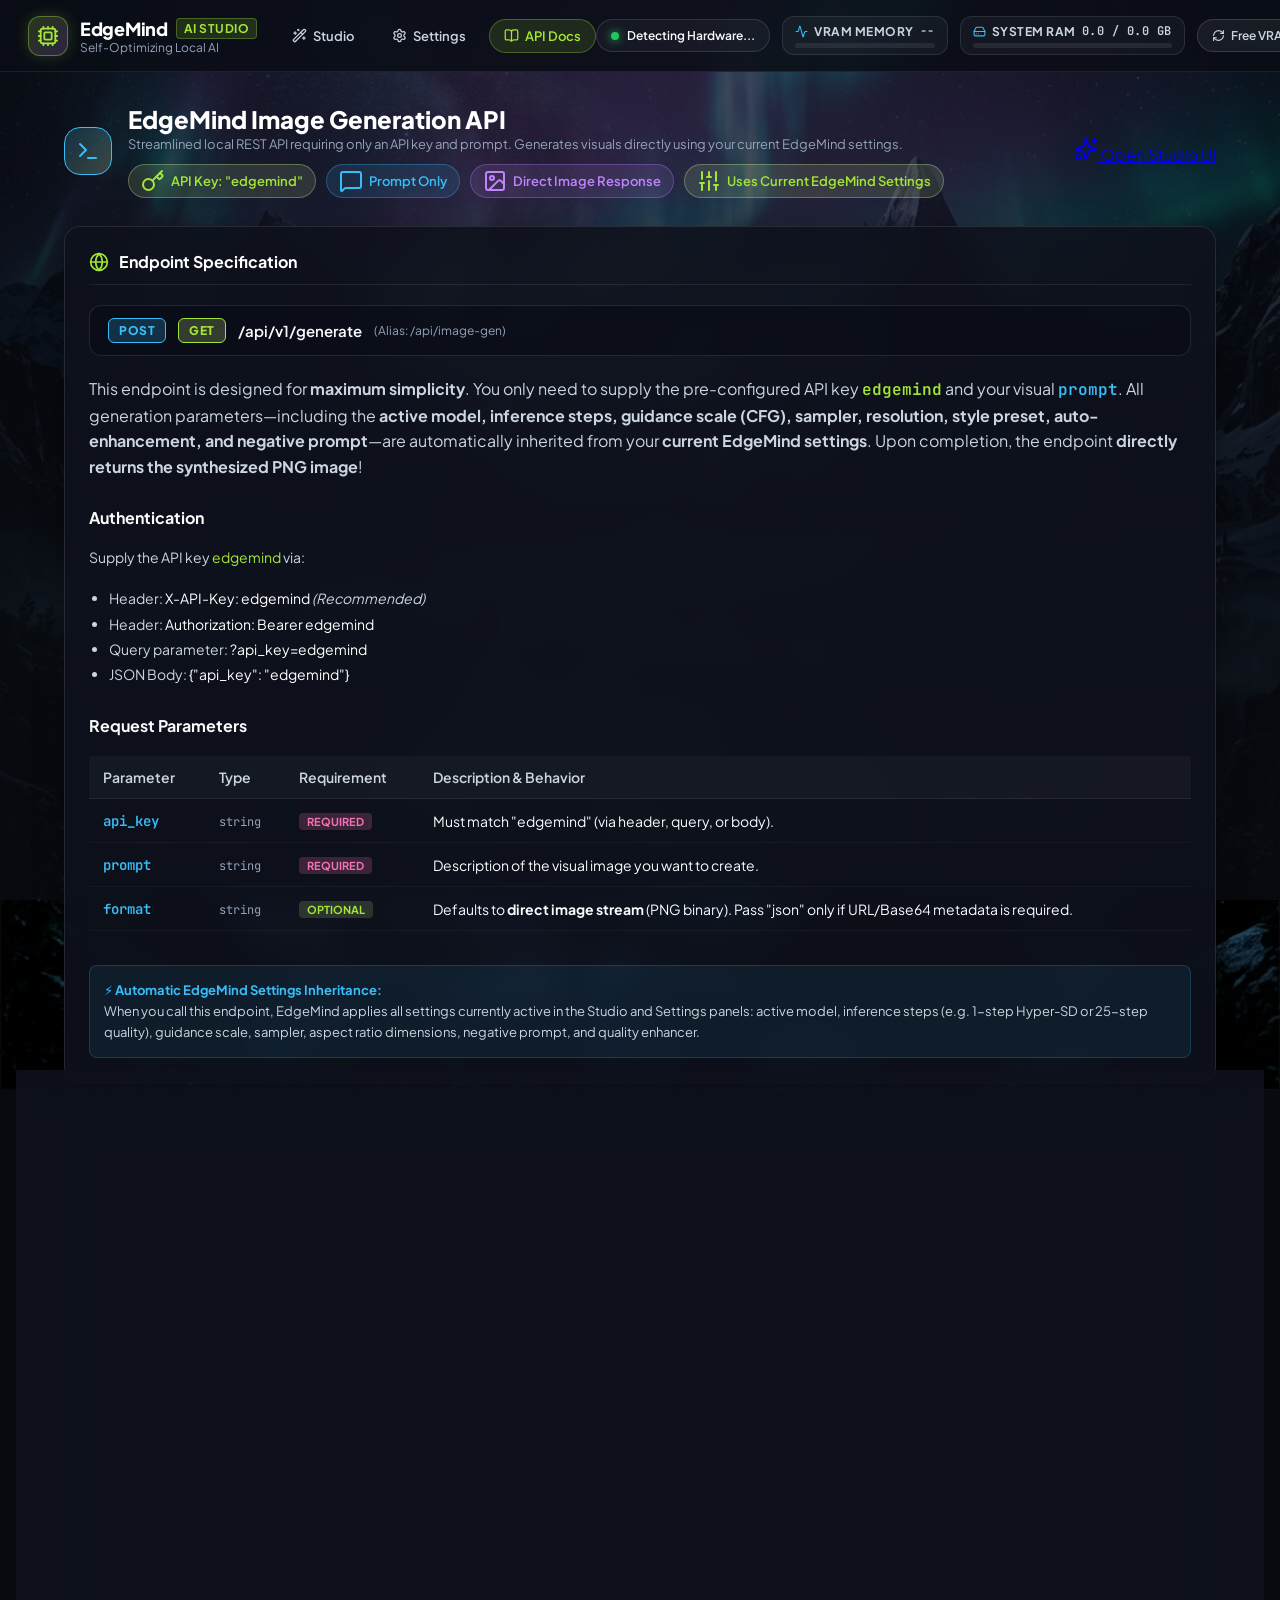
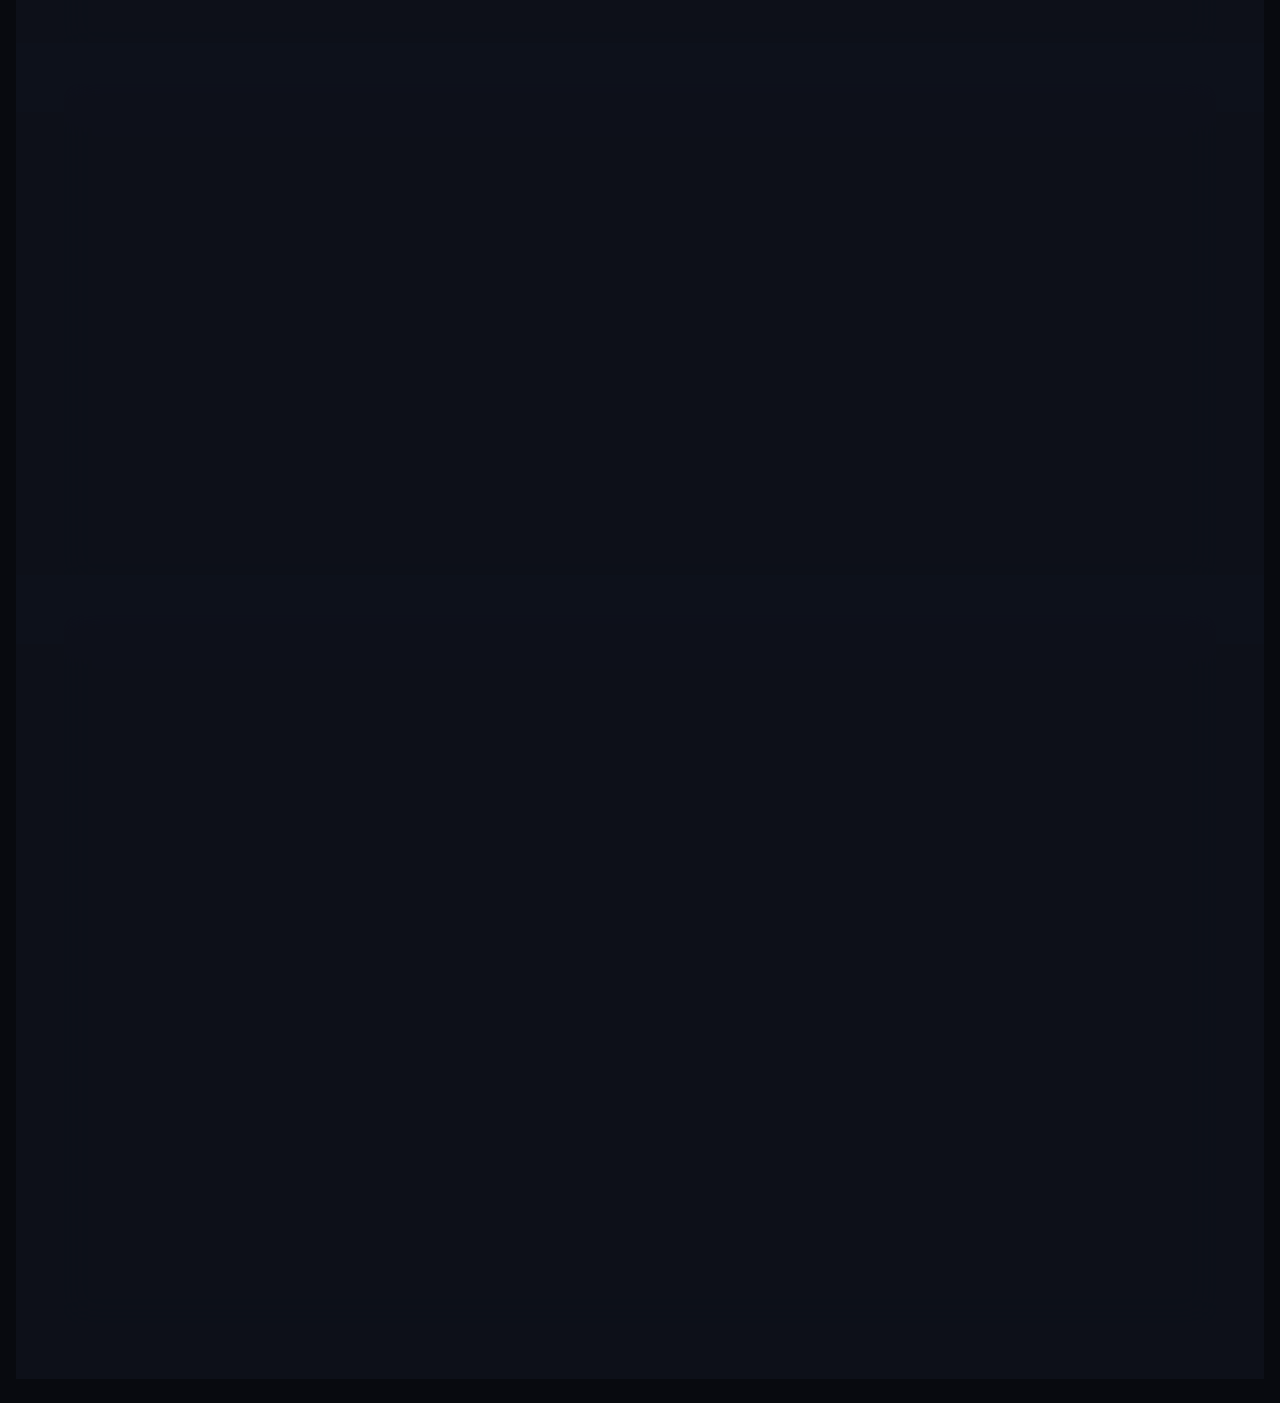
==== commit d1049940: "Add files via upload" ====
--- a/templates/docs.html
+++ b/templates/docs.html
@@ -280,8 +280,8 @@
                 <i data-lucide="cpu" class="icon-brand"></i>
             </div>
             <div>
-                <div class="brand-title">EdgeMind <span class="badge-tag">VORENTHIC LABS</span></div>
-                <div class="brand-subtitle">Self-Optimizing Local Neural Engine</div>
+                <div class="brand-title">EdgeMind <span class="badge-tag">AI STUDIO</span></div>
+                <div class="brand-subtitle">Self-Optimizing Local AI</div>
             </div>
         </div>
 
@@ -302,45 +302,41 @@
         </nav>
 
         <!-- MOBILE HUD TOGGLE -->
-        <button class="mobile-hud-toggle" onclick="toggleMobileHud()" title="System Stats">
+        <button class="mobile-hud-toggle" onclick="toggleMobileHud()" title="System Hardware Stats" aria-label="Toggle system hardware stats">
             <i data-lucide="activity"></i>
         </button>
 
         <!-- HARDWARE TELEMETRY HUD -->
-        <div class="telemetry-hud">
-            <div class="hud-item" id="profile-badge">
+        <div class="telemetry-hud" id="telemetry-hud">
+            <!-- Merged Engine Status Chip (Item 7) -->
+            <div class="hud-item hud-engine-chip" id="engine-status-chip" title="Detecting Hardware...">
                 <span class="status-dot"></span>
-                <span id="profile-name">Detecting Hardware...</span>
-            </div>
-
-            <div class="hud-item hud-stat">
+                <span id="engine-status-text">Detecting Hardware...</span>
+            </div>
+
+            <!-- VRAM MEMORY Stat (Item 6) -->
+            <div class="hud-item hud-stat" id="vram-stat-item">
                 <div class="stat-header">
-                    <i data-lucide="microchip"></i>
-                    <span>GPU / ENGINE</span>
-                </div>
-                <div class="stat-val" id="device-name">--</div>
-            </div>
-
-            <div class="hud-item hud-stat">
+                    <i data-lucide="activity"></i>
+                    <span>VRAM MEMORY</span>
+                    <span class="stat-num" id="vram-val">--</span>
+                </div>
+                <div class="stat-meter"><div class="meter-fill" id="vram-bar"></div></div>
+            </div>
+
+            <!-- SYSTEM RAM Stat (Item 8) -->
+            <div class="hud-item hud-stat" id="ram-stat-item" title="System RAM">
                 <div class="stat-header">
-                    <i data-lucide="gauge"></i>
-                    <span>VRAM ALLOCATION</span>
-                </div>
-                <div class="stat-val" id="vram-val">-- / -- GB</div>
-                <div class="stat-progress"><div class="stat-bar" id="vram-bar" style="width: 0%"></div></div>
-            </div>
-
-            <div class="hud-item hud-stat">
-                <div class="stat-header">
-                    <i data-lucide="layers"></i>
+                    <i data-lucide="hard-drive"></i>
                     <span>SYSTEM RAM</span>
-                </div>
-                <div class="stat-val" id="ram-val">-- / -- GB</div>
-                <div class="stat-progress"><div class="stat-bar ram" id="ram-bar" style="width: 0%"></div></div>
-            </div>
-
-            <button class="btn-icon-action" onclick="unloadModel()" title="Free VRAM & Unload Model">
-                <i data-lucide="trash-2"></i>
+                    <span class="stat-num" id="ram-val">0.0 / 0.0 GB</span>
+                </div>
+                <div class="stat-meter"><div class="meter-fill" id="ram-bar"></div></div>
+            </div>
+
+            <!-- Free VRAM Secondary Action (Item 9) -->
+            <button class="btn-secondary-action" id="btn-free-vram" onclick="unloadModel()" title="Free VRAM & Unload Model" aria-label="Free VRAM and unload model">
+                <i data-lucide="refresh-cw"></i>
                 <span>Free VRAM</span>
             </button>
         </div>
--- a/static/css/fonts.css
+++ b/static/css/fonts.css
@@ -1,63 +1,63 @@
-@font-face {
-  font-family: 'JetBrains Mono';
-  font-style: normal;
-  font-weight: 400;
-  font-display: swap;
-  src: url(/static/fonts/font_0.woff2) format('truetype');
-}
-@font-face {
-  font-family: 'JetBrains Mono';
-  font-style: normal;
-  font-weight: 500;
-  font-display: swap;
-  src: url(/static/fonts/font_1.woff2) format('truetype');
-}
-@font-face {
-  font-family: 'JetBrains Mono';
-  font-style: normal;
-  font-weight: 600;
-  font-display: swap;
-  src: url(/static/fonts/font_2.woff2) format('truetype');
-}
-@font-face {
-  font-family: 'Plus Jakarta Sans';
-  font-style: normal;
-  font-weight: 300;
-  font-display: swap;
-  src: url(/static/fonts/font_3.woff2) format('truetype');
-}
-@font-face {
-  font-family: 'Plus Jakarta Sans';
-  font-style: normal;
-  font-weight: 400;
-  font-display: swap;
-  src: url(/static/fonts/font_4.woff2) format('truetype');
-}
-@font-face {
-  font-family: 'Plus Jakarta Sans';
-  font-style: normal;
-  font-weight: 500;
-  font-display: swap;
-  src: url(/static/fonts/font_5.woff2) format('truetype');
-}
-@font-face {
-  font-family: 'Plus Jakarta Sans';
-  font-style: normal;
-  font-weight: 600;
-  font-display: swap;
-  src: url(/static/fonts/font_6.woff2) format('truetype');
-}
-@font-face {
-  font-family: 'Plus Jakarta Sans';
-  font-style: normal;
-  font-weight: 700;
-  font-display: swap;
-  src: url(/static/fonts/font_7.woff2) format('truetype');
-}
-@font-face {
-  font-family: 'Plus Jakarta Sans';
-  font-style: normal;
-  font-weight: 800;
-  font-display: swap;
-  src: url(/static/fonts/font_8.woff2) format('truetype');
-}
+@font-face {
+  font-family: 'JetBrains Mono';
+  font-style: normal;
+  font-weight: 400;
+  font-display: swap;
+  src: url(/static/fonts/font_0.woff2) format('truetype');
+}
+@font-face {
+  font-family: 'JetBrains Mono';
+  font-style: normal;
+  font-weight: 500;
+  font-display: swap;
+  src: url(/static/fonts/font_1.woff2) format('truetype');
+}
+@font-face {
+  font-family: 'JetBrains Mono';
+  font-style: normal;
+  font-weight: 600;
+  font-display: swap;
+  src: url(/static/fonts/font_2.woff2) format('truetype');
+}
+@font-face {
+  font-family: 'Plus Jakarta Sans';
+  font-style: normal;
+  font-weight: 300;
+  font-display: swap;
+  src: url(/static/fonts/font_3.woff2) format('truetype');
+}
+@font-face {
+  font-family: 'Plus Jakarta Sans';
+  font-style: normal;
+  font-weight: 400;
+  font-display: swap;
+  src: url(/static/fonts/font_4.woff2) format('truetype');
+}
+@font-face {
+  font-family: 'Plus Jakarta Sans';
+  font-style: normal;
+  font-weight: 500;
+  font-display: swap;
+  src: url(/static/fonts/font_5.woff2) format('truetype');
+}
+@font-face {
+  font-family: 'Plus Jakarta Sans';
+  font-style: normal;
+  font-weight: 600;
+  font-display: swap;
+  src: url(/static/fonts/font_6.woff2) format('truetype');
+}
+@font-face {
+  font-family: 'Plus Jakarta Sans';
+  font-style: normal;
+  font-weight: 700;
+  font-display: swap;
+  src: url(/static/fonts/font_7.woff2) format('truetype');
+}
+@font-face {
+  font-family: 'Plus Jakarta Sans';
+  font-style: normal;
+  font-weight: 800;
+  font-display: swap;
+  src: url(/static/fonts/font_8.woff2) format('truetype');
+}
--- a/static/css/style.css
+++ b/static/css/style.css
@@ -1,27 +1,31 @@
 :root {
     --bg-main: #080a0f;
-    --bg-card: rgba(18, 24, 37, 0.75);
-    --bg-card-hover: rgba(26, 34, 52, 0.85);
-    --dock-bg: rgba(19, 25, 38, 0.92);
+    --bg-card: rgba(14, 18, 28, 0.88);
+    --bg-card-hover: rgba(22, 28, 42, 0.92);
+    --dock-bg: rgba(14, 18, 28, 0.92);
     --dock-border: rgba(255, 255, 255, 0.12);
     
-    --accent-lime: #d9f99d;
-    --accent-lime-glow: rgba(217, 249, 157, 0.4);
+    --accent-lime: #a3e635;
+    --accent-lime-bright: #bef264;
+    --accent-lime-glow: rgba(163, 230, 53, 0.35);
     --accent-cyan: #38bdf8;
     --accent-purple: #c084fc;
     --accent-pink: #f472b6;
     
     --text-primary: #f8fafc;
-    --text-secondary: #94a3b8;
-    --text-muted: #64748b;
+    --text-secondary: #cbd5e1; /* WCAG AA compliant */
+    --text-muted: #94a3b8;     /* WCAG AA compliant */
     
-    --border-subtle: rgba(255, 255, 255, 0.08);
+    --border-subtle: rgba(255, 255, 255, 0.1);
     --radius-xl: 24px;
     --radius-lg: 16px;
     --radius-md: 12px;
     --radius-sm: 8px;
     --radius-pill: 9999px;
     
+    --navbar-height: 72px;
+    --composer-height: 220px;
+    
     --font-sans: 'Plus Jakarta Sans', system-ui, -apple-system, BlinkMacSystemFont, 'Segoe UI', Roboto, sans-serif;
     --font-mono: 'JetBrains Mono', monospace;
 }
@@ -34,6 +38,122 @@
     -webkit-font-smoothing: antialiased;
 }
 
+*:focus-visible {
+    outline: 2px solid var(--accent-lime);
+    outline-offset: 2px;
+}
+
+/* =============================================================
+   CUSTOM WEBKIT SCROLLBARS ACROSS ENTIRE APP
+   ============================================================= */
+::-webkit-scrollbar {
+    width: 8px;
+    height: 8px;
+}
+
+::-webkit-scrollbar-track {
+    background: rgba(8, 10, 15, 0.75);
+    border-radius: 4px;
+}
+
+::-webkit-scrollbar-thumb {
+    background: rgba(255, 255, 255, 0.18);
+    border-radius: 4px;
+    border: 2px solid transparent;
+    background-clip: padding-box;
+    transition: background-color 0.2s ease;
+}
+
+::-webkit-scrollbar-thumb:hover {
+    background: rgba(163, 230, 53, 0.55);
+    background-clip: padding-box;
+}
+
+::-webkit-scrollbar-thumb:active {
+    background: var(--accent-lime);
+    background-clip: padding-box;
+}
+
+::-webkit-scrollbar-corner {
+    background: transparent;
+}
+
+/* Individual Scrollable Containers */
+.recent-dock-scroll::-webkit-scrollbar {
+    height: 6px;
+}
+.recent-dock-scroll::-webkit-scrollbar-track {
+    background: rgba(255, 255, 255, 0.04);
+    border-radius: 3px;
+}
+.recent-dock-scroll::-webkit-scrollbar-thumb {
+    background: rgba(163, 230, 53, 0.3);
+    border-radius: 3px;
+}
+.recent-dock-scroll::-webkit-scrollbar-thumb:hover {
+    background: var(--accent-lime);
+}
+
+textarea#prompt::-webkit-scrollbar,
+textarea::-webkit-scrollbar {
+    width: 6px;
+}
+textarea#prompt::-webkit-scrollbar-track,
+textarea::-webkit-scrollbar-track {
+    background: transparent;
+}
+textarea#prompt::-webkit-scrollbar-thumb,
+textarea::-webkit-scrollbar-thumb {
+    background: rgba(255, 255, 255, 0.16);
+    border-radius: 3px;
+}
+textarea#prompt::-webkit-scrollbar-thumb:hover,
+textarea::-webkit-scrollbar-thumb:hover {
+    background: rgba(163, 230, 53, 0.45);
+}
+
+.gallery-grid::-webkit-scrollbar,
+.custom-dropdown-menu::-webkit-scrollbar,
+.models-list-box::-webkit-scrollbar,
+.code-body::-webkit-scrollbar,
+.telemetry-hud::-webkit-scrollbar,
+.lightbox-dialog::-webkit-scrollbar {
+    width: 6px;
+    height: 6px;
+}
+.gallery-grid::-webkit-scrollbar-track,
+.custom-dropdown-menu::-webkit-scrollbar-track,
+.models-list-box::-webkit-scrollbar-track,
+.code-body::-webkit-scrollbar-track,
+.telemetry-hud::-webkit-scrollbar-track,
+.lightbox-dialog::-webkit-scrollbar-track {
+    background: rgba(0, 0, 0, 0.25);
+    border-radius: 3px;
+}
+.gallery-grid::-webkit-scrollbar-thumb,
+.custom-dropdown-menu::-webkit-scrollbar-thumb,
+.models-list-box::-webkit-scrollbar-thumb,
+.code-body::-webkit-scrollbar-thumb,
+.telemetry-hud::-webkit-scrollbar-thumb,
+.lightbox-dialog::-webkit-scrollbar-thumb {
+    background: rgba(255, 255, 255, 0.2);
+    border-radius: 3px;
+}
+.gallery-grid::-webkit-scrollbar-thumb:hover,
+.custom-dropdown-menu::-webkit-scrollbar-thumb:hover,
+.models-list-box::-webkit-scrollbar-thumb:hover,
+.code-body::-webkit-scrollbar-thumb:hover,
+.telemetry-hud::-webkit-scrollbar-thumb:hover,
+.lightbox-dialog::-webkit-scrollbar-thumb:hover {
+    background: rgba(163, 230, 53, 0.55);
+}
+
+/* Firefox standard scrollbar fallback */
+* {
+    scrollbar-width: thin;
+    scrollbar-color: rgba(255, 255, 255, 0.22) rgba(8, 10, 15, 0.75);
+}
+
 body {
     background-color: var(--bg-main);
     color: var(--text-primary);
@@ -43,7 +163,7 @@
     overflow-x: hidden;
     background-image: 
         radial-gradient(circle at 50% 0%, rgba(192, 132, 252, 0.15) 0%, transparent 60%),
-        linear-gradient(180deg, rgba(8, 10, 15, 0.7) 0%, rgba(8, 10, 15, 0.88) 100%),
+        linear-gradient(180deg, rgba(8, 10, 15, 0.75) 0%, rgba(8, 10, 15, 0.92) 100%),
         url('/static/bg_landscape.png');
     background-size: cover;
     background-position: center;
@@ -51,41 +171,43 @@
     background-repeat: no-repeat;
 }
 
-/* TOP NAVBAR */
+/* =============================================================
+   ITEM 3 & 5: TOP NAVBAR & STICKY HEADER
+   ============================================================= */
 .top-navbar {
     display: flex;
     align-items: center;
     justify-content: space-between;
     padding: 14px 28px;
-    background: rgba(8, 10, 15, 0.85);
-    -webkit-backdrop-filter: blur(20px);
-    backdrop-filter: blur(20px);
-    border-bottom: 1px solid var(--border-subtle);
+    background: rgba(10, 14, 22, 0.85);
+    -webkit-backdrop-filter: blur(12px);
+    backdrop-filter: blur(12px);
+    border-bottom: 1px solid rgba(255, 255, 255, 0.08);
     position: -webkit-sticky;
     position: sticky;
     top: 0;
     z-index: 100;
+    min-height: var(--navbar-height);
 }
 
 .brand-group {
     display: flex;
     align-items: center;
     gap: 12px;
+    flex-shrink: 0;
 }
 
 .brand-icon {
     width: 40px;
     height: 40px;
-    background: linear-gradient(135deg, rgba(217, 249, 157, 0.2), rgba(192, 132, 252, 0.2));
-    border: 1px solid rgba(217, 249, 157, 0.4);
-    -webkit-border-radius: var(--radius-md);
+    background: linear-gradient(135deg, rgba(163, 230, 53, 0.2), rgba(192, 132, 252, 0.2));
+    border: 1px solid rgba(163, 230, 53, 0.4);
     border-radius: var(--radius-md);
     display: flex;
     align-items: center;
     justify-content: center;
     color: var(--accent-lime);
-    -webkit-box-shadow: 0 0 15px rgba(217, 249, 157, 0.2);
-    box-shadow: 0 0 15px rgba(217, 249, 157, 0.2);
+    box-shadow: 0 0 15px rgba(163, 230, 53, 0.2);
 }
 
 .icon-brand {
@@ -101,169 +223,288 @@
     display: flex;
     align-items: center;
     gap: 8px;
+    white-space: nowrap; /* Item 5 */
 }
 
 .badge-tag {
-    font-size: 9px;
+    font-size: 12px; /* Item 18: min 12px font */
     font-weight: 700;
-    background: rgba(217, 249, 157, 0.15);
-    color: var(--accent-lime);
-    border: 1px solid rgba(217, 249, 157, 0.3);
-    padding: 2px 6px;
-    -webkit-border-radius: 4px;
+    background: rgba(163, 230, 53, 0.15);
+    color: var(--accent-lime);
+    border: 1px solid rgba(163, 230, 53, 0.3);
+    padding: 2px 7px;
     border-radius: 4px;
     letter-spacing: 0.5px;
+    white-space: nowrap; /* Item 5 */
 }
 
 .brand-subtitle {
-    font-size: 11px;
+    font-size: 12px; /* Item 18 */
     color: var(--text-muted);
-}
-
-/* TELEMETRY HUD */
+    white-space: nowrap; /* Item 5 */
+}
+
+/* Hide tagline below 1200px width (Item 5) */
+@media (max-width: 1200px) {
+    .brand-subtitle {
+        display: none;
+    }
+}
+
+/* Navigation Links (Item 5) */
+.nav-links {
+    display: flex;
+    align-items: center;
+    gap: 8px;
+    margin-left: 20px;
+    margin-right: auto;
+}
+
+.nav-link {
+    display: flex;
+    align-items: center;
+    gap: 6px;
+    color: var(--text-secondary);
+    text-decoration: none;
+    font-size: 13px;
+    font-weight: 600;
+    padding: 8px 14px;
+    border-radius: var(--radius-pill);
+    transition: all 0.2s ease;
+    border: 1px solid transparent;
+    white-space: nowrap; /* Item 5 */
+}
+
+.nav-link svg {
+    width: 15px;
+    height: 15px;
+}
+
+.nav-link:hover {
+    color: #fff;
+    background: rgba(255, 255, 255, 0.06);
+}
+
+.nav-link.active {
+    color: var(--accent-lime);
+    background: rgba(163, 230, 53, 0.12);
+    border-color: rgba(163, 230, 53, 0.3);
+}
+
+/* Mobile HUD Toggle */
+.mobile-hud-toggle {
+    display: none;
+    background: rgba(255, 255, 255, 0.05);
+    border: 1px solid rgba(255, 255, 255, 0.1);
+    color: var(--accent-lime);
+    width: 40px;
+    height: 40px;
+    border-radius: var(--radius-md);
+    align-items: center;
+    justify-content: center;
+    cursor: pointer;
+}
+
+/* =============================================================
+   ITEMS 6, 7, 8, 9: HARDWARE TELEMETRY HUD
+   ============================================================= */
 .telemetry-hud {
     display: flex;
     align-items: center;
-    gap: 16px;
+    gap: 12px;
 }
 
 .hud-item {
-    background: rgba(255, 255, 255, 0.03);
+    background: rgba(255, 255, 255, 0.04);
     border: 1px solid var(--border-subtle);
     padding: 6px 12px;
-    -webkit-border-radius: var(--radius-pill);
     border-radius: var(--radius-pill);
     display: flex;
     align-items: center;
     gap: 8px;
-    font-size: 12px;
+    font-size: 12px; /* Item 18 */
+    transition: all 0.2s ease;
 }
 
 .status-dot {
     width: 8px;
     height: 8px;
     background: #22c55e;
-    -webkit-border-radius: 50%;
     border-radius: 50%;
-    -webkit-box-shadow: 0 0 10px #22c55e;
     box-shadow: 0 0 10px #22c55e;
-    -webkit-animation: pulse 2s infinite;
     animation: pulse 2s infinite;
-}
-
-@-webkit-keyframes pulse {
-    0%, 100% { opacity: 1; -webkit-transform: scale(1); transform: scale(1); }
-    50% { opacity: 0.6; -webkit-transform: scale(0.9); transform: scale(0.9); }
+    flex-shrink: 0;
 }
 
 @keyframes pulse {
-    0%, 100% { opacity: 1; -webkit-transform: scale(1); transform: scale(1); }
-    50% { opacity: 0.6; -webkit-transform: scale(0.9); transform: scale(0.9); }
+    0%, 100% { opacity: 1; transform: scale(1); }
+    50% { opacity: 0.6; transform: scale(0.9); }
+}
+
+/* Item 7: Merged Engine Status Chip */
+.hud-engine-chip {
+    padding: 8px 14px;
+    font-weight: 600;
+    color: var(--text-primary);
+    white-space: nowrap;
+    border-color: rgba(255, 255, 255, 0.12);
+}
+
+.hud-engine-chip:hover {
+    border-color: rgba(163, 230, 53, 0.3);
+    background: rgba(255, 255, 255, 0.06);
 }
 
 .hud-stat {
     flex-direction: column;
     align-items: flex-start;
-    gap: 2px;
-    min-width: 130px;
-    -webkit-border-radius: var(--radius-md);
+    gap: 4px;
+    min-width: 140px;
     border-radius: var(--radius-md);
+    padding: 6px 12px;
 }
 
 .stat-header {
     display: flex;
     align-items: center;
     gap: 6px;
-    font-size: 10px;
+    font-size: 12px; /* Item 18: min 12px */
     font-weight: 700;
-    color: var(--text-muted);
+    color: #cbd5e1; /* Item 18: WCAG AA contrast */
     letter-spacing: 0.5px;
     width: 100%;
+    white-space: nowrap;
 }
 
 .stat-header svg {
-    width: 12px;
-    height: 12px;
+    width: 13px;
+    height: 13px;
     color: var(--accent-cyan);
-}
-
-.stat-val {
-    font-size: 11px;
-    font-weight: 600;
-    color: var(--accent-lime);
-    font-family: var(--font-mono);
+    flex-shrink: 0;
 }
 
 .stat-num {
     margin-left: auto;
-    font-size: 10px;
+    font-size: 12px; /* Item 18 */
     font-family: var(--font-mono);
     color: var(--text-secondary);
 }
 
+.val-disabled {
+    color: var(--text-muted) !important;
+}
+
 .stat-meter {
     width: 100%;
-    height: 4px;
+    height: 5px;
     background: rgba(255, 255, 255, 0.08);
-    -webkit-border-radius: 2px;
-    border-radius: 2px;
+    border-radius: 3px;
     overflow: hidden;
-    margin-top: 2px;
 }
 
 .meter-fill {
     height: 100%;
     width: 0%;
-    background: -webkit-linear-gradient(left, var(--accent-cyan), var(--accent-lime));
     background: linear-gradient(90deg, var(--accent-cyan), var(--accent-lime));
-    -webkit-transition: width 0.4s ease;
-    transition: width 0.4s ease;
-}
-
-.btn-icon-action {
-    background: rgba(239, 68, 68, 0.1);
-    border: 1px solid rgba(239, 68, 68, 0.3);
-    color: #f87171;
+    transition: width 0.4s ease, background 0.3s ease;
+}
+
+/* Item 6: VRAM Greyed-out bar when N/A / 0 */
+.meter-fill.meter-disabled {
+    background: rgba(255, 255, 255, 0.15) !important;
+    width: 100% !important;
+    opacity: 0.4;
+}
+
+/* Item 8: System RAM bar coloring */
+.meter-fill.bar-green {
+    background: #22c55e !important;
+}
+.meter-fill.bar-amber {
+    background: #f59e0b !important;
+}
+.meter-fill.bar-red {
+    background: #ef4444 !important;
+}
+
+#ram-stat-item.stat-warning {
+    border-color: rgba(239, 68, 68, 0.5) !important;
+    background: rgba(239, 68, 68, 0.1) !important;
+}
+
+/* Item 9: Restyled Free VRAM Button */
+.btn-secondary-action {
+    background: rgba(255, 255, 255, 0.06);
+    border: 1px solid rgba(255, 255, 255, 0.14);
+    color: var(--text-secondary);
     padding: 8px 14px;
-    -webkit-border-radius: var(--radius-pill);
     border-radius: var(--radius-pill);
-    font-size: 12px;
+    font-size: 12px; /* Item 18 */
     font-weight: 600;
     cursor: pointer;
-    display: flex;
+    display: inline-flex;
     align-items: center;
     gap: 6px;
-    -webkit-transition: all 0.2s ease;
     transition: all 0.2s ease;
-}
-
-.btn-icon-action svg {
-    width: 14px;
-    height: 14px;
-}
-
-.btn-icon-action:hover {
-    background: rgba(239, 68, 68, 0.2);
-    border-color: #f87171;
-}
-
-/* HERO MAIN CONTAINER */
+    white-space: nowrap;
+    text-decoration: none;
+}
+
+.btn-secondary-action svg {
+    width: 13px;
+    height: 13px;
+}
+
+.btn-secondary-action:hover:not(:disabled) {
+    background: rgba(255, 255, 255, 0.12);
+    border-color: rgba(255, 255, 255, 0.25);
+    color: var(--text-primary);
+}
+
+.btn-secondary-action:disabled {
+    opacity: 0.4;
+    cursor: not-allowed;
+    border-color: rgba(255, 255, 255, 0.06);
+    color: var(--text-muted);
+}
+
+/* =============================================================
+   ITEM 1 & 3: MAIN HERO CONTAINER & SCROLL PADDING
+   ============================================================= */
 .hero-container {
     max-width: 1280px;
     margin: 0 auto;
     width: 100%;
-    padding: 32px 24px 60px 24px;
+    /* Item 3: Top padding equal to header height so preview is never clipped */
+    padding-top: calc(var(--navbar-height, 72px) + 24px);
+    padding-bottom: 48px;
+    padding-left: 24px;
+    padding-right: 24px;
     display: flex;
     flex-direction: column;
     gap: 24px;
+    flex: 1;
+}
+
+body.active-generation-mode .hero-container {
+    padding-top: calc(var(--navbar-height, 72px) + 16px);
+    /* Item 1: Bottom padding equal to composer height (+24px) when dock is fixed */
+    padding-bottom: calc(var(--composer-height, 220px) + 24px) !important;
+}
+
+/* Scroll margin top for all anchors & scrollIntoView targets (Item 3) */
+.display-section,
+.canvas-viewport,
+.gallery-container,
+.hero-headline {
+    scroll-margin-top: calc(var(--navbar-height, 72px) + 24px);
 }
 
 /* HEADLINE SECTION */
 .hero-headline {
     text-align: center;
-    margin-top: 10px;
-    margin-bottom: 8px;
-    -webkit-transition: all 0.5s cubic-bezier(0.16, 1, 0.3, 1);
+    margin-top: 6px;
+    margin-bottom: 4px;
     transition: all 0.5s cubic-bezier(0.16, 1, 0.3, 1);
 }
 
@@ -271,12 +512,11 @@
     font-size: 38px;
     font-weight: 800;
     letter-spacing: -1px;
-    line-height: 1.1;
+    line-height: 1.15;
     color: #ffffff;
 }
 
 .text-gradient {
-    background: -webkit-linear-gradient(315deg, #ffffff 0%, var(--accent-lime) 100%);
     background: linear-gradient(135deg, #ffffff 0%, var(--accent-lime) 100%);
     -webkit-background-clip: text;
     -webkit-text-fill-color: transparent;
@@ -289,7 +529,9 @@
     font-weight: 400;
 }
 
-/* FLOATING PROMPT DOCK (HIGGSFIELD DOCK) */
+/* =============================================================
+   ITEMS 1, 10, 11, 12, 13, 14, 19: PROMPT COMPOSER DOCK
+   ============================================================= */
 .prompt-dock-container {
     width: 100%;
     max-width: 900px;
@@ -297,355 +539,152 @@
     display: flex;
     flex-direction: column;
     gap: 14px;
-    -webkit-transition: all 0.5s cubic-bezier(0.16, 1, 0.3, 1);
     transition: all 0.5s cubic-bezier(0.16, 1, 0.3, 1);
+    z-index: 90;
 }
 
 .prompt-dock-card {
-    background: var(--dock-bg);
+    background: var(--dock-bg); /* Item 18: ~0.90 opacity */
     -webkit-backdrop-filter: blur(24px);
     backdrop-filter: blur(24px);
     border: 1px solid var(--dock-border);
-    -webkit-border-radius: var(--radius-xl);
     border-radius: var(--radius-xl);
     padding: 16px 20px;
-    -webkit-box-shadow: 
-        0 20px 50px rgba(0, 0, 0, 0.7),
-        0 0 30px rgba(217, 249, 157, 0.05);
     box-shadow: 
-        0 20px 50px rgba(0, 0, 0, 0.7),
-        0 0 30px rgba(217, 249, 157, 0.05);
+        0 20px 50px rgba(0, 0, 0, 0.75),
+        0 0 30px rgba(163, 230, 53, 0.05);
     display: flex;
     flex-direction: column;
-    gap: 12px;
-    -webkit-transition: all 0.3s ease;
+    gap: 14px;
     transition: all 0.3s ease;
 }
 
 .prompt-dock-card:focus-within {
-    border-color: rgba(217, 249, 157, 0.4);
-    -webkit-box-shadow: 
-        0 24px 60px rgba(0, 0, 0, 0.8),
-        0 0 40px rgba(217, 249, 157, 0.12);
+    border-color: rgba(163, 230, 53, 0.4);
     box-shadow: 
-        0 24px 60px rgba(0, 0, 0, 0.8),
-        0 0 40px rgba(217, 249, 157, 0.12);
-}
-
+        0 24px 60px rgba(0, 0, 0, 0.85),
+        0 0 40px rgba(163, 230, 53, 0.12);
+}
+
+/* Item 14: Auto-growing Textarea & Vertically Aligned "+" Icon */
 .prompt-input-wrapper {
     display: flex;
     align-items: flex-start;
     gap: 12px;
-    padding-top: 4px;
-}
-
-.prompt-icon {
-    width: 22px;
-    height: 22px;
-    color: var(--text-muted);
-    margin-top: 4px;
+    width: 100%;
+}
+
+.btn-attach-icon {
+    width: 38px;
+    height: 38px;
+    border-radius: var(--radius-sm);
+    background: rgba(255, 255, 255, 0.05);
+    border: 1px solid rgba(255, 255, 255, 0.1);
+    color: var(--text-secondary);
+    display: inline-flex;
+    align-items: center;
+    justify-content: center;
+    cursor: pointer;
     flex-shrink: 0;
+    margin-top: 5px; /* Vertically aligned with first line of textarea */
+    transition: all 0.2s ease;
+}
+
+.btn-attach-icon svg {
+    width: 18px;
+    height: 18px;
+}
+
+.btn-attach-icon:hover {
+    background: rgba(255, 255, 255, 0.12);
+    color: var(--accent-lime);
+    border-color: rgba(163, 230, 53, 0.4);
 }
 
 textarea#prompt {
     width: 100%;
+    min-height: 48px; /* Item 14: min 2 rows */
+    max-height: 144px; /* Item 14: max 6 rows */
     background: transparent;
     border: none;
     outline: none;
     color: #ffffff;
-    font-size: 16px;
-    line-height: 1.4;
+    font-size: 15px;
+    line-height: 1.5;
     resize: none;
+    overflow-y: auto;
     font-family: var(--font-sans);
-    font-weight: 400;
+    padding: 6px 0;
 }
 
 textarea#prompt::placeholder {
     color: var(--text-muted);
 }
 
-/* QUALITY GUIDANCE TIP BANNER */
-.quality-tip-banner {
-    background: rgba(217, 249, 157, 0.06);
-    border: 1px solid rgba(217, 249, 157, 0.2);
-    -webkit-border-radius: var(--radius-md);
+/* =============================================================
+   ITEMS 10, 11, 12, 13: UNIFIED CONTROLS TOOLBAR
+   ============================================================= */
+.dock-toolbar {
+    display: flex;
+    align-items: center;
+    justify-content: space-between;
+    gap: 12px;
+    width: 100%;
+}
+
+.toolbar-left {
+    display: flex;
+    align-items: center;
+    gap: 8px;
+    flex-wrap: wrap;
+    flex: 1;
+}
+
+.toolbar-right {
+    display: flex;
+    align-items: center;
+    gap: 8px;
+    margin-left: auto;
+    flex-shrink: 0;
+}
+
+/* Item 11: Unified 44px height, 12px radius, padding, font-size, hover & focus */
+.dock-control {
+    height: 44px;
     border-radius: var(--radius-md);
-    padding: 10px 14px;
-    display: flex;
-    align-items: center;
-    gap: 10px;
-    font-size: 12px;
-    color: var(--text-secondary);
-}
-
-.tip-icon {
-    width: 16px;
-    height: 16px;
-    color: var(--accent-lime);
-    flex-shrink: 0;
-}
-
-.quality-tip-banner strong {
-    color: var(--accent-lime);
-}
-
-/* RECENT DOCK CAROUSEL (LOCATED JUST BELOW INPUT BOX) */
-.recent-dock-container {
-    background: rgba(16, 21, 33, 0.8);
-    -webkit-backdrop-filter: blur(16px);
-    backdrop-filter: blur(16px);
-    border: 1px solid rgba(255, 255, 255, 0.08);
-    -webkit-border-radius: var(--radius-lg);
-    border-radius: var(--radius-lg);
-    padding: 14px 16px;
-    display: flex;
-    flex-direction: column;
-    gap: 10px;
-}
-
-.recent-dock-header {
-    display: flex;
-    align-items: center;
-    justify-content: space-between;
-}
-
-.recent-dock-title {
-    display: flex;
+    background: rgba(255, 255, 255, 0.05);
+    border: 1px solid rgba(255, 255, 255, 0.1);
+    color: var(--text-primary);
+    font-size: 13px;
+    font-weight: 500;
+    display: inline-flex;
     align-items: center;
     gap: 8px;
-    font-size: 13px;
-    font-weight: 700;
-    color: #fff;
-}
-
-.recent-dock-title svg {
+    padding: 0 14px;
+    transition: all 0.2s ease;
+    box-sizing: border-box;
+}
+
+.dock-control:hover {
+    background: rgba(255, 255, 255, 0.09);
+    border-color: rgba(255, 255, 255, 0.22);
+}
+
+.dock-control:focus,
+.dock-control:focus-within {
+    border-color: var(--accent-lime);
+    box-shadow: 0 0 0 2px rgba(163, 230, 53, 0.25);
+    outline: none;
+}
+
+.pill-icon {
     width: 15px;
     height: 15px;
     color: var(--accent-lime);
-}
-
-.recent-dock-scroll {
-    display: flex;
-    gap: 12px;
-    overflow-x: auto;
-    padding-bottom: 4px;
-    scroll-behavior: smooth;
-}
-
-.recent-dock-scroll::-webkit-scrollbar {
-    height: 5px;
-}
-
-.recent-dock-scroll::-webkit-scrollbar-thumb {
-    background: rgba(255, 255, 255, 0.15);
-    -webkit-border-radius: 3px;
-    border-radius: 3px;
-}
-
-.dock-gallery-item {
-    min-width: 100px;
-    width: 100px;
-    height: 100px;
-    -webkit-border-radius: var(--radius-md);
-    border-radius: var(--radius-md);
-    overflow: hidden;
-    border: 1px solid rgba(255, 255, 255, 0.12);
-    cursor: pointer;
-    position: relative;
-    -webkit-transition: all 0.2s ease;
-    transition: all 0.2s ease;
     flex-shrink: 0;
 }
 
-.dock-gallery-item img {
-    width: 100%;
-    height: 100%;
-    object-fit: cover;
-}
-
-.dock-item-prompt {
-    position: absolute;
-    bottom: 0; left: 0; right: 0;
-    background: rgba(8, 10, 15, 0.85);
-    font-size: 10px;
-    color: #fff;
-    padding: 3px 6px;
-    white-space: nowrap;
-    overflow: hidden;
-    text-overflow: ellipsis;
-}
-
-.dock-gallery-item:hover {
-    border-color: var(--accent-lime);
-    -webkit-transform: scale(1.05);
-    transform: scale(1.05);
-    -webkit-box-shadow: 0 4px 20px rgba(217, 249, 157, 0.3);
-    box-shadow: 0 4px 20px rgba(217, 249, 157, 0.3);
-}
-
-.empty-gallery-hint {
-    font-size: 12px;
-    color: var(--text-muted);
-    display: flex;
-    align-items: center;
-    gap: 8px;
-    padding: 8px 4px;
-}
-
-.empty-gallery-hint svg {
-    width: 14px;
-    height: 14px;
-    color: var(--accent-lime);
-}
-
-/* DOCK TOOLBAR */
-.dock-toolbar {
-    display: flex;
-    align-items: center;
-    justify-content: space-between;
-    gap: 12px;
-    flex-wrap: wrap;
-    padding-top: 8px;
-    border-top: 1px solid rgba(255, 255, 255, 0.06);
-}
-
-/* DYNAMIC GENERATION MODE TRANSITIONS (SLIDE DOCK TO BOTTOM) */
-body.active-generation-mode .hero-headline {
-    opacity: 0;
-    max-height: 0;
-    margin: 0;
-    padding: 0;
-    -webkit-transform: translateY(-25px);
-    transform: translateY(-25px);
-    pointer-events: none;
-    -webkit-transition: all 0.5s cubic-bezier(0.16, 1, 0.3, 1);
-    transition: all 0.5s cubic-bezier(0.16, 1, 0.3, 1);
-}
-
-body.active-generation-mode .hero-container {
-    padding-bottom: 160px;
-    padding-top: 16px;
-}
-
-body.active-generation-mode .prompt-dock-container {
-    position: fixed;
-    bottom: 16px;
-    left: 50%;
-    -webkit-transform: translateX(-50%);
-    transform: translateX(-50%);
-    width: calc(100% - 48px);
-    max-width: 900px;
-    z-index: 1000;
-    -webkit-animation: slideUpBottomDock 0.5s cubic-bezier(0.16, 1, 0.3, 1) forwards;
-    animation: slideUpBottomDock 0.5s cubic-bezier(0.16, 1, 0.3, 1) forwards;
-}
-
-@-webkit-keyframes slideUpBottomDock {
-    0% {
-        opacity: 0;
-        -webkit-transform: translate(-50%, 80px) scale(0.95);
-        transform: translate(-50%, 80px) scale(0.95);
-    }
-    100% {
-        opacity: 1;
-        -webkit-transform: translate(-50%, 0) scale(1);
-        transform: translate(-50%, 0) scale(1);
-    }
-}
-
-@keyframes slideUpBottomDock {
-    0% {
-        opacity: 0;
-        -webkit-transform: translate(-50%, 80px) scale(0.95);
-        transform: translate(-50%, 80px) scale(0.95);
-    }
-    100% {
-        opacity: 1;
-        -webkit-transform: translate(-50%, 0) scale(1);
-        transform: translate(-50%, 0) scale(1);
-    }
-}
-
-body.active-generation-mode .prompt-dock-card {
-    -webkit-box-shadow: 
-        0 -15px 50px rgba(0, 0, 0, 0.85),
-        0 0 35px rgba(217, 249, 157, 0.15);
-    box-shadow: 
-        0 -15px 50px rgba(0, 0, 0, 0.85),
-        0 0 35px rgba(217, 249, 157, 0.15);
-    border-color: rgba(217, 249, 157, 0.35);
-}
-
-body.active-generation-mode .recent-dock-container {
-    display: none;
-}
-
-body.active-generation-mode .display-section {
-    margin-top: 0;
-    -webkit-animation: focusCanvasIn 0.5s cubic-bezier(0.16, 1, 0.3, 1) forwards;
-    animation: focusCanvasIn 0.5s cubic-bezier(0.16, 1, 0.3, 1) forwards;
-}
-
-@-webkit-keyframes focusCanvasIn {
-    0% {
-        opacity: 0;
-        -webkit-transform: scale(0.96);
-        transform: scale(0.96);
-    }
-    100% {
-        opacity: 1;
-        -webkit-transform: scale(1);
-        transform: scale(1);
-    }
-}
-
-@keyframes focusCanvasIn {
-    0% {
-        opacity: 0;
-        -webkit-transform: scale(0.96);
-        transform: scale(0.96);
-    }
-    100% {
-        opacity: 1;
-        -webkit-transform: scale(1);
-        transform: scale(1);
-    }
-}
-
-.toolbar-left {
-    display: flex;
-    align-items: center;
-    gap: 8px;
-    flex-wrap: wrap;
-}
-
-/* DOCK PILL SELECTORS */
-.dock-pill-select {
-    background: rgba(255, 255, 255, 0.06);
-    border: 1px solid rgba(255, 255, 255, 0.1);
-    -webkit-border-radius: var(--radius-pill);
-    border-radius: var(--radius-pill);
-    padding: 4px 12px;
-    display: flex;
-    align-items: center;
-    gap: 8px;
-    -webkit-transition: all 0.2s ease;
-    transition: all 0.2s ease;
-}
-
-.dock-pill-select:hover {
-    background: rgba(255, 255, 255, 0.1);
-    border-color: rgba(255, 255, 255, 0.2);
-}
-
-.pill-icon {
-    width: 14px;
-    height: 14px;
-    color: var(--accent-lime);
-    flex-shrink: 0;
-}
-
-.dock-pill-select select {
+.dock-control select {
     background: transparent;
     border: none;
     outline: none;
@@ -654,435 +693,405 @@
     font-weight: 600;
     cursor: pointer;
     padding-right: 4px;
-    max-width: 180px;
-}
-
-.dock-pill-select select option {
+}
+
+/* Item 10: Full model name, ellipsis, tooltip */
+.dock-control-model select {
+    max-width: 220px;
+    text-overflow: ellipsis;
+    white-space: nowrap;
+    overflow: hidden;
+}
+
+.dock-control select option {
     background: #0f141d;
     color: #fff;
     padding: 8px;
 }
 
-.btn-dock-pill {
-    background: rgba(255, 255, 255, 0.05);
+/* Item 16: Model count badge inside model selector */
+.model-count-badge {
+    font-size: 12px; /* Item 18 */
+    font-weight: 700;
+    color: var(--accent-cyan);
+    background: rgba(56, 189, 248, 0.12);
+    border: 1px solid rgba(56, 189, 248, 0.25);
+    padding: 2px 7px;
+    border-radius: var(--radius-pill);
+    margin-left: 2px;
+    white-space: nowrap;
+}
+
+/* Item 11: Settings as Icon Button (no underline, 44px unified) */
+.dock-icon-btn {
+    width: 44px;
+    height: 44px;
+    padding: 0;
+    justify-content: center;
+    flex-shrink: 0;
+    text-decoration: none;
+}
+
+.dock-icon-btn svg {
+    width: 17px;
+    height: 17px;
+    color: var(--text-secondary);
+    transition: color 0.2s ease, transform 0.2s ease;
+}
+
+.dock-icon-btn:hover svg {
+    color: var(--accent-lime);
+    transform: rotate(30deg);
+}
+
+/* Custom Dropdown Trigger (Item 11 unified) */
+.custom-dropdown-trigger {
     border: 1px solid rgba(255, 255, 255, 0.1);
+    cursor: pointer;
+    outline: none;
+}
+
+.dropdown-trigger-icon {
+    width: 15px;
+    height: 15px;
+    color: var(--accent-lime);
+    flex-shrink: 0;
+}
+
+.dropdown-arrow {
+    width: 14px;
+    height: 14px;
+    color: var(--text-muted);
+    transition: transform 0.25s ease;
+    margin-left: 2px;
+}
+
+.custom-dropdown.open .dropdown-arrow {
+    transform: rotate(180deg);
+}
+
+.custom-dropdown-menu {
+    position: absolute;
+    top: calc(100% + 8px);
+    left: 0;
+    min-width: 200px;
+    background: rgba(14, 18, 28, 0.96);
+    backdrop-filter: blur(20px);
+    border: 1px solid rgba(163, 230, 53, 0.25);
+    border-radius: var(--radius-lg);
+    padding: 6px;
+    display: flex;
+    flex-direction: column;
+    gap: 4px;
+    box-shadow: 0 15px 35px rgba(0, 0, 0, 0.8), 0 0 20px rgba(163, 230, 53, 0.1);
+    z-index: 1000;
+    opacity: 0;
+    visibility: hidden;
+    transform: translateY(-8px) scale(0.96);
+    transition: all 0.2s cubic-bezier(0.16, 1, 0.3, 1);
+}
+
+.custom-dropdown.open .custom-dropdown-menu {
+    opacity: 1;
+    visibility: visible;
+    transform: translateY(0) scale(1);
+}
+
+.custom-dropdown-item {
+    display: flex;
+    align-items: center;
+    gap: 10px;
+    padding: 10px 14px;
+    border-radius: var(--radius-md);
     color: var(--text-secondary);
-    padding: 6px 14px;
-    -webkit-border-radius: var(--radius-pill);
-    border-radius: var(--radius-pill);
     font-size: 13px;
     font-weight: 600;
     cursor: pointer;
-    display: flex;
-    align-items: center;
-    gap: 6px;
-    -webkit-transition: all 0.2s ease;
+    transition: all 0.15s ease;
+}
+
+.custom-dropdown-item svg {
+    width: 16px;
+    height: 16px;
+    color: var(--accent-cyan);
+}
+
+.custom-dropdown-item:hover {
+    background: rgba(255, 255, 255, 0.08);
+    color: #fff;
+}
+
+.custom-dropdown-item.active {
+    background: rgba(163, 230, 53, 0.15);
+    color: var(--accent-lime);
+    border: 1px solid rgba(163, 230, 53, 0.3);
+}
+
+.custom-dropdown-item.active svg {
+    color: var(--accent-lime);
+}
+
+/* Item 12: High-Contrast Neon Generate Button */
+.btn-generate-primary {
+    height: 44px;
+    padding: 0 22px;
+    border-radius: var(--radius-md);
+    background: #a3e635; /* Brighter neon green */
+    border: 1px solid #bef264;
+    color: #061108;       /* Deep dark text for ultra high contrast */
+    font-size: 14px;
+    font-weight: 700;
+    letter-spacing: 0.2px;
+    display: inline-flex;
+    align-items: center;
+    gap: 8px;
+    cursor: pointer;
+    box-shadow: 0 0 16px rgba(163, 230, 53, 0.35);
+    transition: all 0.2s cubic-bezier(0.16, 1, 0.3, 1);
+    white-space: nowrap;
+}
+
+.btn-generate-primary svg {
+    width: 17px;
+    height: 17px;
+    stroke-width: 2.4;
+}
+
+.btn-generate-primary:hover:not(:disabled) {
+    background: #bef264;
+    box-shadow: 0 0 24px rgba(163, 230, 53, 0.6);
+    transform: translateY(-1px);
+    color: #000000;
+}
+
+.btn-generate-primary:active:not(:disabled) {
+    transform: translateY(0);
+    box-shadow: 0 0 10px rgba(163, 230, 53, 0.4);
+}
+
+.btn-generate-primary:disabled {
+    opacity: 0.45;
+    cursor: not-allowed;
+    transform: none;
+    box-shadow: none;
+}
+
+/* Item 13: Red-Outlined Stop Button */
+.btn-stop-primary {
+    height: 44px;
+    padding: 0 22px;
+    border-radius: var(--radius-md);
+    background: rgba(239, 68, 68, 0.12);
+    border: 1.5px solid #ef4444;
+    color: #fca5a5;
+    font-size: 14px;
+    font-weight: 700;
+    letter-spacing: 0.2px;
+    display: inline-flex;
+    align-items: center;
+    gap: 8px;
+    cursor: pointer;
     transition: all 0.2s ease;
-}
-
-.btn-dock-pill svg {
-    width: 14px;
-    height: 14px;
-}
-
-.btn-dock-pill:hover, .btn-dock-pill.active {
-    background: rgba(56, 189, 248, 0.15);
-    border-color: var(--accent-cyan);
-    color: #fff;
-}
-
-/* NEON GENERATE BUTTON (HIGGSFIELD STYLE) */
-.btn-generate-neon {
-    background: var(--accent-lime);
-    color: #090d15;
-    border: none;
-    padding: 10px 24px;
-    -webkit-border-radius: var(--radius-lg);
-    border-radius: var(--radius-lg);
-    font-size: 15px;
-    font-weight: 800;
-    letter-spacing: -0.2px;
-    cursor: pointer;
-    display: flex;
-    align-items: center;
-    gap: 8px;
-    -webkit-box-shadow: 0 0 20px var(--accent-lime-glow);
-    box-shadow: 0 0 20px var(--accent-lime-glow);
-    -webkit-transition: all 0.25s ease;
-    transition: all 0.25s ease;
-}
-
-.btn-generate-neon .btn-icon {
-    width: 18px;
-    height: 18px;
-    stroke-width: 2.5;
-}
-
-.btn-generate-neon:hover {
-    -webkit-transform: translateY(-2px);
-    transform: translateY(-2px);
-    -webkit-box-shadow: 0 0 30px rgba(217, 249, 157, 0.6);
-    box-shadow: 0 0 30px rgba(217, 249, 157, 0.6);
-    background: #e4ffab;
-}
-
-.btn-generate-neon:disabled {
-    opacity: 0.5;
-    cursor: not-allowed;
-    -webkit-transform: none;
-    transform: none;
-    -webkit-box-shadow: none;
-    box-shadow: none;
-}
-
+    white-space: nowrap;
+}
+
+.btn-stop-primary svg {
+    width: 16px;
+    height: 16px;
+}
+
+.btn-stop-primary:hover {
+    background: rgba(239, 68, 68, 0.25);
+    border-color: #f87171;
+    color: #ffffff;
+    box-shadow: 0 0 16px rgba(239, 68, 68, 0.35);
+}
+
+/* Hyper badge */
 .hyper-badge {
-    background: rgba(217, 249, 157, 0.1);
-    border: 1px solid rgba(217, 249, 157, 0.3);
+    background: rgba(163, 230, 53, 0.1);
+    border: 1px solid rgba(163, 230, 53, 0.3);
     color: var(--accent-lime);
     font-size: 12px;
     font-weight: 600;
     padding: 6px 12px;
-    -webkit-border-radius: var(--radius-md);
     border-radius: var(--radius-md);
     display: flex;
     align-items: center;
     gap: 8px;
 }
 
-.hyper-badge svg {
+/* =============================================================
+   ITEM 19: DISMISSIBLE PRO TIP BANNER WITH BOTTOM SPACING
+   ============================================================= */
+.quality-tip-banner {
+    background: rgba(163, 230, 53, 0.08);
+    border: 1px solid rgba(163, 230, 53, 0.22);
+    border-radius: var(--radius-md);
+    padding: 10px 14px;
+    display: flex;
+    align-items: center;
+    justify-content: space-between;
+    gap: 12px;
+    font-size: 12px; /* Item 18 */
+    color: var(--text-secondary);
+    margin-bottom: 8px; /* Item 19: spacing from bottom edge */
+    transition: all 0.2s ease;
+}
+
+.tip-content {
+    display: flex;
+    align-items: center;
+    gap: 10px;
+    flex: 1;
+}
+
+.tip-icon {
+    width: 16px;
+    height: 16px;
+    color: var(--accent-lime);
+    flex-shrink: 0;
+}
+
+.quality-tip-banner strong {
+    color: var(--accent-lime);
+}
+
+.btn-tip-dismiss {
+    background: transparent;
+    border: none;
+    color: var(--text-muted);
+    cursor: pointer;
+    display: inline-flex;
+    align-items: center;
+    justify-content: center;
+    width: 24px;
+    height: 24px;
+    border-radius: 4px;
+    flex-shrink: 0;
+    transition: all 0.2s ease;
+}
+
+.btn-tip-dismiss svg {
     width: 14px;
     height: 14px;
 }
 
-/* ADVANCED SETTINGS DRAWER */
-.advanced-drawer {
-    width: 100%;
-    max-width: 900px;
-    margin: 0 auto;
-    max-height: 0;
-    overflow: hidden;
-    opacity: 0;
-    -webkit-transition: all 0.4s cubic-bezier(0.16, 1, 0.3, 1);
-    transition: all 0.4s cubic-bezier(0.16, 1, 0.3, 1);
-}
-
-.advanced-drawer.open {
-    max-height: 800px;
-    opacity: 1;
-    margin-top: 4px;
-}
-
-.drawer-grid {
-    background: var(--bg-card);
-    border: 1px solid var(--border-subtle);
-    -webkit-border-radius: var(--radius-xl);
-    border-radius: var(--radius-xl);
-    padding: 24px;
-    display: grid;
-    grid-template-columns: repeat(auto-fit, minmax(260px, 1fr));
-    gap: 20px;
-}
-
-.drawer-col {
-    display: flex;
-    flex-direction: column;
-    gap: 16px;
-}
-
-.col-header {
-    display: flex;
-    align-items: center;
-    gap: 8px;
-    color: var(--accent-cyan);
-    border-bottom: 1px solid rgba(255, 255, 255, 0.06);
-    padding-bottom: 8px;
-}
-
-.col-header svg {
-    width: 16px;
-    height: 16px;
-}
-
-.col-header h3 {
-    font-size: 14px;
-    font-weight: 700;
+.btn-tip-dismiss:hover {
     color: #fff;
-}
-
-/* FORM FIELDS & SLIDERS */
-.field-group {
-    display: flex;
-    flex-direction: column;
-    gap: 6px;
-}
-
-label {
-    font-size: 12px;
-    font-weight: 600;
-    color: var(--text-secondary);
-    display: flex;
-    align-items: center;
-    justify-content: space-between;
-}
-
-.label-row {
-    display: flex;
-    align-items: center;
-    justify-content: space-between;
-}
-
-.hint {
-    font-size: 10px;
-    color: var(--text-muted);
-    font-weight: 400;
-}
-
-select, input[type="text"], input[type="number"], textarea {
-    width: 100%;
-    background: rgba(10, 14, 22, 0.8);
-    border: 1px solid rgba(255, 255, 255, 0.1);
-    -webkit-border-radius: var(--radius-md);
-    border-radius: var(--radius-md);
-    padding: 8px 12px;
-    color: #fff;
-    font-size: 13px;
-    outline: none;
-    -webkit-transition: all 0.2s ease;
-    transition: all 0.2s ease;
-}
-
-select:focus, input:focus, textarea:focus {
-    border-color: var(--accent-lime);
-    -webkit-box-shadow: 0 0 10px rgba(217, 249, 157, 0.15);
-    box-shadow: 0 0 10px rgba(217, 249, 157, 0.15);
-}
-
-textarea#negative-prompt {
-    resize: vertical;
-    font-family: var(--font-sans);
-}
-
-input[type="range"] {
-    width: 100%;
-    accent-color: var(--accent-lime);
-    cursor: pointer;
-    height: 4px;
-}
-
-.dual-sliders {
-    display: flex;
-    gap: 12px;
-}
-
-.slider-val {
-    font-family: var(--font-mono);
-    color: var(--accent-lime);
-    font-weight: 700;
-}
-
-.quick-chips {
-    display: flex;
-    gap: 4px;
-}
-
-.chip-btn {
-    background: rgba(255, 255, 255, 0.05);
-    border: 1px solid rgba(255, 255, 255, 0.1);
-    color: var(--text-secondary);
-    padding: 2px 8px;
-    -webkit-border-radius: var(--radius-sm);
-    border-radius: var(--radius-sm);
-    font-size: 11px;
-    cursor: pointer;
-    -webkit-transition: all 0.2s ease;
-    transition: all 0.2s ease;
-}
-
-.chip-btn:hover, .chip-btn.active {
-    background: rgba(217, 249, 157, 0.15);
-    border-color: var(--accent-lime);
-    color: var(--accent-lime);
-}
-
-.grid-2col {
-    display: grid;
-    grid-template-columns: 1fr 1fr;
-    gap: 10px;
-}
-
-/* HUGGING FACE DOWNLOADER CARD */
-.hf-download-card {
-    background: rgba(56, 189, 248, 0.05);
-    border: 1px solid rgba(56, 189, 248, 0.15);
-    -webkit-border-radius: var(--radius-md);
-    border-radius: var(--radius-md);
-    padding: 12px;
-    display: flex;
-    flex-direction: column;
-    gap: 8px;
-}
-
-.hf-header {
-    display: flex;
-    align-items: center;
-    gap: 6px;
-    font-size: 12px;
-    font-weight: 700;
-    color: var(--accent-cyan);
-}
-
-.hf-icon {
-    width: 14px;
-    height: 14px;
-}
-
-.hf-input-group {
-    display: flex;
-    gap: 6px;
-}
-
-.hf-input-group input {
-    flex: 1;
-    font-size: 11px;
-    padding: 6px 10px;
-}
-
-.btn-hf {
-    background: rgba(56, 189, 248, 0.2);
-    border: 1px solid var(--accent-cyan);
-    color: #fff;
-    padding: 6px 12px;
-    -webkit-border-radius: var(--radius-md);
-    border-radius: var(--radius-md);
-    font-size: 11px;
-    font-weight: 700;
-    cursor: pointer;
-    display: flex;
-    align-items: center;
-    gap: 4px;
-    white-space: nowrap;
-    -webkit-transition: all 0.2s ease;
-    transition: all 0.2s ease;
-}
-
-.btn-hf svg {
-    width: 12px;
-    height: 12px;
-}
-
-.btn-hf:hover {
-    background: var(--accent-cyan);
-    color: #000;
-}
-
-.dl-status-box {
-    display: flex;
-    flex-direction: column;
-    gap: 4px;
-    font-family: var(--font-mono);
-    font-size: 10px;
-}
-
-.dl-text-row {
-    display: flex;
-    justify-content: space-between;
-    color: var(--text-secondary);
-}
-
-/* TOGGLE CHIPS */
-.toggle-grid {
-    display: grid;
-    grid-template-columns: 1fr 1fr;
-    gap: 8px;
-}
-
-.toggle-chip {
-    display: flex;
-    align-items: center;
-    justify-content: space-between;
-    background: rgba(255, 255, 255, 0.03);
-    border: 1px solid rgba(255, 255, 255, 0.06);
-    padding: 6px 10px;
-    -webkit-border-radius: var(--radius-md);
-    border-radius: var(--radius-md);
-    font-size: 11px;
-    color: var(--text-secondary);
-}
-
-.switch {
-    position: relative;
-    display: inline-block;
-    width: 32px;
-    height: 18px;
-}
-
-.switch input {
-    opacity: 0;
-    width: 0;
-    height: 0;
-}
-
-.slider-switch {
-    position: absolute;
-    cursor: pointer;
-    top: 0; left: 0; right: 0; bottom: 0;
-    background-color: rgba(255, 255, 255, 0.2);
-    -webkit-transition: .3s;
-    transition: .3s;
-    -webkit-border-radius: 20px;
-    border-radius: 20px;
-}
-
-.slider-switch:before {
-    position: absolute;
-    content: "";
-    height: 12px;
-    width: 12px;
-    left: 3px;
-    bottom: 3px;
-    background-color: white;
-    -webkit-transition: .3s;
-    transition: .3s;
-    -webkit-border-radius: 50%;
-    border-radius: 50%;
-}
-
-input:checked + .slider-switch {
-    background-color: var(--accent-lime);
-}
-
-input:checked + .slider-switch:before {
-    -webkit-transform: translateX(14px);
-    transform: translateX(14px);
-    background-color: #000;
-}
-
-/* DISPLAY & CANVAS VIEWPORT (HIDDEN UNTIL PROMPT SENT) */
+    background: rgba(255, 255, 255, 0.1);
+}
+
+/* =============================================================
+   ITEMS 2, 3, 4: DISPLAY CANVAS & PREVIEW SECTION
+   (Hidden initially; appears after clicking Generate)
+   ============================================================= */
 .display-section {
     display: none;
     flex-direction: column;
-    gap: 24px;
+    gap: 20px;
     width: 100%;
     max-width: 900px;
     margin: 0 auto;
     opacity: 0;
-    -webkit-transform: translateY(20px);
     transform: translateY(20px);
-    -webkit-transition: all 0.5s cubic-bezier(0.16, 1, 0.3, 1);
     transition: all 0.5s cubic-bezier(0.16, 1, 0.3, 1);
 }
 
 body.active-generation-mode .display-section {
     display: flex;
     opacity: 1;
-    -webkit-transform: translateY(0);
     transform: translateY(0);
 }
 
+/* RECENT DOCK CAROUSEL (ON INITIAL LANDING PAGE) */
+.recent-dock-container {
+    background: rgba(14, 18, 28, 0.85);
+    backdrop-filter: blur(16px);
+    border: 1px solid rgba(255, 255, 255, 0.1);
+    border-radius: var(--radius-lg);
+    padding: 14px 16px;
+    display: flex;
+    flex-direction: column;
+    gap: 10px;
+    transition: all 0.3s ease;
+}
+
+body.active-generation-mode .recent-dock-container {
+    display: none;
+}
+
+.recent-dock-header {
+    display: flex;
+    align-items: center;
+    justify-content: space-between;
+}
+
+.recent-dock-title {
+    display: flex;
+    align-items: center;
+    gap: 8px;
+    font-size: 13px;
+    font-weight: 700;
+    color: #fff;
+}
+
+.recent-dock-title svg {
+    width: 15px;
+    height: 15px;
+    color: var(--accent-lime);
+}
+
+.recent-dock-scroll {
+    display: flex;
+    gap: 12px;
+    overflow-x: auto;
+    padding-bottom: 6px;
+    scroll-behavior: smooth;
+}
+
+.dock-gallery-item {
+    min-width: 100px;
+    width: 100px;
+    height: 100px;
+    border-radius: var(--radius-md);
+    overflow: hidden;
+    position: relative;
+    border: 1px solid rgba(255, 255, 255, 0.12);
+    cursor: pointer;
+    flex-shrink: 0;
+    transition: transform 0.2s ease, border-color 0.2s ease;
+}
+
+.dock-gallery-item img {
+    width: 100%;
+    height: 100%;
+    object-fit: cover;
+    display: block;
+}
+
+.dock-gallery-item:hover {
+    transform: scale(1.04);
+    border-color: var(--accent-lime);
+}
+
+.dock-item-prompt {
+    position: absolute;
+    bottom: 0;
+    left: 0;
+    right: 0;
+    background: rgba(8, 10, 15, 0.85);
+    padding: 3px 6px;
+    font-size: 11px;
+    color: #fff;
+    white-space: nowrap;
+    overflow: hidden;
+    text-overflow: ellipsis;
+}
+
 .canvas-viewport {
-    background: rgba(12, 16, 24, 0.9);
+    background: rgba(14, 18, 28, 0.88); /* Item 18: ~0.85 opacity */
     border: 1px solid var(--dock-border);
-    -webkit-border-radius: var(--radius-xl);
     border-radius: var(--radius-xl);
     min-height: 480px;
     display: flex;
@@ -1090,10 +1099,11 @@
     justify-content: center;
     position: relative;
     overflow: hidden;
-    -webkit-box-shadow: 0 15px 40px rgba(0, 0, 0, 0.5);
-    box-shadow: 0 15px 40px rgba(0, 0, 0, 0.5);
-}
-
+    backdrop-filter: blur(16px);
+    box-shadow: 0 15px 40px rgba(0, 0, 0, 0.55);
+}
+
+/* Empty Initial Placeholder */
 .canvas-placeholder {
     display: flex;
     flex-direction: column;
@@ -1107,10 +1117,9 @@
 .placeholder-icon-ring {
     width: 64px;
     height: 64px;
-    -webkit-border-radius: 50%;
     border-radius: 50%;
-    background: rgba(217, 249, 157, 0.08);
-    border: 1px solid rgba(217, 249, 157, 0.2);
+    background: rgba(163, 230, 53, 0.08);
+    border: 1px solid rgba(163, 230, 53, 0.2);
     display: flex;
     align-items: center;
     justify-content: center;
@@ -1135,17 +1144,103 @@
     max-width: 360px;
 }
 
-.canvas-viewport img#main-preview {
+/* Item 4: Skeleton / Shimmer Placeholder during generation */
+.canvas-shimmer {
+    width: 100%;
+    max-width: 650px;
+    aspect-ratio: 1 / 1;
+    background: rgba(18, 24, 38, 0.7);
+    border-radius: var(--radius-lg);
+    position: relative;
+    overflow: hidden;
+    display: flex;
+    align-items: center;
+    justify-content: center;
+    border: 1px dashed rgba(163, 230, 53, 0.35);
+    margin: 20px;
+}
+
+.shimmer-scanner {
+    position: absolute;
+    inset: 0;
+    background: linear-gradient(90deg, transparent 0%, rgba(163, 230, 53, 0.12) 50%, transparent 100%);
+    animation: shimmerSweep 1.8s infinite;
+}
+
+@keyframes shimmerSweep {
+    0% { transform: translateX(-100%); }
+    100% { transform: translateX(100%); }
+}
+
+.shimmer-badge {
+    position: relative;
+    z-index: 2;
+    display: inline-flex;
+    align-items: center;
+    gap: 8px;
+    background: rgba(10, 14, 22, 0.85);
+    padding: 8px 16px;
+    border-radius: var(--radius-pill);
+    border: 1px solid rgba(255, 255, 255, 0.12);
+    font-size: 12px;
+    color: var(--accent-lime);
+    font-weight: 600;
+}
+
+.spin-slow {
+    animation: spin 3s linear infinite;
+}
+
+/* Item 4: Preview Image & Stale Image Container */
+.preview-img-container {
+    position: relative;
+    max-width: 100%;
+    display: flex;
+    align-items: center;
+    justify-content: center;
+    padding: 16px;
+}
+
+.preview-img-container img#main-preview {
     max-width: 100%;
     max-height: 650px;
     object-fit: contain;
-    -webkit-border-radius: var(--radius-md);
     border-radius: var(--radius-md);
-    -webkit-box-shadow: 0 10px 40px rgba(0, 0, 0, 0.6);
     box-shadow: 0 10px 40px rgba(0, 0, 0, 0.6);
-}
-
-/* OVERLAY BAR ON IMAGE */
+    transition: opacity 0.3s ease, filter 0.3s ease;
+}
+
+/* Stale previous image dimmed to 40% (Item 4) */
+.preview-img-container.is-stale img#main-preview {
+    opacity: 0.4;
+    filter: grayscale(25%);
+}
+
+.previous-result-badge {
+    position: absolute;
+    top: 28px;
+    left: 28px;
+    background: rgba(10, 14, 22, 0.9);
+    border: 1px solid rgba(255, 255, 255, 0.2);
+    color: var(--text-secondary);
+    font-size: 12px;
+    font-weight: 600;
+    padding: 6px 12px;
+    border-radius: var(--radius-pill);
+    display: inline-flex;
+    align-items: center;
+    gap: 6px;
+    backdrop-filter: blur(10px);
+    box-shadow: 0 4px 16px rgba(0, 0, 0, 0.5);
+}
+
+.previous-result-badge svg {
+    width: 14px;
+    height: 14px;
+    color: var(--accent-cyan);
+}
+
+/* Canvas Overlay Bar on ready image */
 .canvas-overlay-bar {
     position: absolute;
     top: 16px;
@@ -1153,13 +1248,12 @@
     display: flex;
     align-items: center;
     gap: 8px;
-    background: rgba(8, 10, 15, 0.85);
-    -webkit-backdrop-filter: blur(12px);
+    background: rgba(10, 14, 22, 0.88);
     backdrop-filter: blur(12px);
     border: 1px solid var(--border-subtle);
     padding: 6px 12px;
-    -webkit-border-radius: var(--radius-pill);
     border-radius: var(--radius-pill);
+    box-shadow: 0 8px 24px rgba(0, 0, 0, 0.6);
 }
 
 .overlay-btn {
@@ -1171,11 +1265,9 @@
     cursor: pointer;
     display: flex;
     align-items: center;
-    gap: 4px;
-    padding: 4px 8px;
-    -webkit-border-radius: var(--radius-sm);
+    gap: 5px;
+    padding: 5px 9px;
     border-radius: var(--radius-sm);
-    -webkit-transition: background 0.2s ease;
     transition: background 0.2s ease;
 }
 
@@ -1185,97 +1277,162 @@
 }
 
 .overlay-btn:hover {
-    background: rgba(255, 255, 255, 0.1);
+    background: rgba(255, 255, 255, 0.12);
 }
 
 .meta-badge {
     font-family: var(--font-mono);
-    font-size: 11px;
-    color: var(--accent-lime);
-    border-left: 1px solid rgba(255, 255, 255, 0.1);
-    padding-left: 8px;
-}
-
-/* PROGRESS OVERLAY */
-.progress-box-overlay {
-    position: absolute;
-    bottom: 20px;
-    left: 20px;
-    right: 20px;
-    background: rgba(12, 16, 25, 0.92);
-    -webkit-backdrop-filter: blur(16px);
+    font-size: 12px; /* Item 18 */
+    color: var(--accent-lime);
+    border-left: 1px solid rgba(255, 255, 255, 0.15);
+    padding-left: 10px;
+}
+
+/* =============================================================
+   ITEMS 2 & 15: PROGRESS CARD PLACED DIRECTLY BELOW PREVIEW
+   ============================================================= */
+.progress-card-container {
+    width: 100%;
+    background: rgba(14, 18, 28, 0.88); /* Item 18 */
+    border: 1px solid rgba(255, 255, 255, 0.12);
+    border-radius: var(--radius-lg);
+    padding: 16px 20px;
     backdrop-filter: blur(16px);
-    border: 1px solid rgba(217, 249, 157, 0.3);
-    padding: 16px 20px;
-    -webkit-border-radius: var(--radius-lg);
-    border-radius: var(--radius-lg);
+    box-shadow: 0 12px 36px rgba(0, 0, 0, 0.6);
     display: flex;
     flex-direction: column;
-    gap: 10px;
-    -webkit-box-shadow: 0 10px 30px rgba(0, 0, 0, 0.6);
-    box-shadow: 0 10px 30px rgba(0, 0, 0, 0.6);
-}
-
-.progress-info {
+    gap: 12px;
+    /* In normal flow below the preview (Item 2) */
+    position: relative;
+    z-index: 10;
+}
+
+.progress-card-header {
     display: flex;
     align-items: center;
     justify-content: space-between;
-    font-size: 13px;
+    gap: 16px;
+}
+
+.progress-header-left {
+    display: flex;
+    align-items: center;
+    gap: 14px;
+    flex: 1;
+}
+
+.spin-icon {
+    width: 24px;
+    height: 24px;
+    color: var(--accent-lime);
+    animation: spin 1s linear infinite;
+    flex-shrink: 0;
+}
+
+.progress-info-text {
+    display: flex;
+    flex-direction: column;
+    gap: 4px;
+}
+
+.progress-headline {
+    font-size: 14px;
+    font-weight: 700;
+    color: #ffffff;
+}
+
+.progress-meta-row {
+    display: flex;
+    align-items: center;
+    gap: 12px;
+    flex-wrap: wrap;
+}
+
+.meta-tag {
+    font-size: 12px; /* Item 18 */
+    font-family: var(--font-mono);
+    color: var(--text-secondary);
+    display: inline-flex;
+    align-items: center;
+    gap: 5px;
+}
+
+.meta-tag svg {
+    width: 13px;
+    height: 13px;
+    color: var(--accent-cyan);
+}
+
+.btn-cancel-progress {
+    background: rgba(239, 68, 68, 0.12);
+    border: 1px solid rgba(239, 68, 68, 0.4);
+    color: #fca5a5;
+    padding: 7px 14px;
+    border-radius: var(--radius-pill);
+    font-size: 12px;
     font-weight: 600;
-    color: #fff;
-}
-
-.spinner-ring {
-    width: 16px;
-    height: 16px;
-    border: 2px solid rgba(217, 249, 157, 0.2);
-    border-top-color: var(--accent-lime);
-    -webkit-border-radius: 50%;
-    border-radius: 50%;
-    -webkit-animation: spin 0.8s linear infinite;
-    animation: spin 0.8s linear infinite;
-}
-
-@-webkit-keyframes spin {
-    to { -webkit-transform: rotate(360deg); transform: rotate(360deg); }
-}
-
-@keyframes spin {
-    to { -webkit-transform: rotate(360deg); transform: rotate(360deg); }
-}
-
-.percent-tag {
-    font-family: var(--font-mono);
-    color: var(--accent-lime);
+    cursor: pointer;
+    display: inline-flex;
+    align-items: center;
+    gap: 6px;
+    transition: all 0.2s ease;
+    white-space: nowrap;
+}
+
+.btn-cancel-progress svg {
+    width: 13px;
+    height: 13px;
+}
+
+.btn-cancel-progress:hover {
+    background: rgba(239, 68, 68, 0.25);
+    border-color: #ef4444;
+    color: #ffffff;
+    box-shadow: 0 0 12px rgba(239, 68, 68, 0.35);
 }
 
 .progress-track {
     width: 100%;
     height: 6px;
     background: rgba(255, 255, 255, 0.08);
-    -webkit-border-radius: 3px;
     border-radius: 3px;
     overflow: hidden;
-}
-
-.progress-bar {
+    position: relative;
+}
+
+.progress-fill {
     height: 100%;
-    background: -webkit-linear-gradient(left, var(--accent-cyan), var(--accent-lime));
+    width: 0%;
     background: linear-gradient(90deg, var(--accent-cyan), var(--accent-lime));
-    -webkit-transition: width 0.3s ease;
+    border-radius: 3px;
     transition: width 0.3s ease;
 }
 
-/* GALLERY CONTAINER */
+/* Item 15: Indeterminate animation until first step reports */
+.progress-fill.indeterminate {
+    width: 40% !important;
+    position: absolute;
+    animation: indeterminateSwipe 1.6s ease-in-out infinite;
+    background: linear-gradient(90deg, transparent, #38bdf8, #a3e635, transparent);
+}
+
+@keyframes indeterminateSwipe {
+    0% { left: -40%; }
+    100% { left: 100%; }
+}
+
+/* =============================================================
+   ITEMS 16 & 17: RECENT GENERATIONS RESPONSIVE CSS GRID
+   ============================================================= */
 .gallery-container {
-    background: var(--bg-card);
+    background: var(--bg-card); /* Item 18: ~0.88 opacity */
     border: 1px solid var(--border-subtle);
-    -webkit-border-radius: var(--radius-xl);
     border-radius: var(--radius-xl);
-    padding: 20px;
+    padding: 24px;
     display: flex;
     flex-direction: column;
-    gap: 16px;
+    gap: 18px;
+    backdrop-filter: blur(16px);
 }
 
 .gallery-header {
@@ -1288,7 +1445,7 @@
     display: flex;
     align-items: center;
     gap: 8px;
-    font-size: 15px;
+    font-size: 16px;
     font-weight: 700;
     color: #fff;
 }
@@ -1297,6 +1454,12 @@
     width: 18px;
     height: 18px;
     color: var(--accent-lime);
+}
+
+.gallery-title .hint {
+    font-size: 12px; /* Item 18 */
+    color: var(--text-muted);
+    font-weight: 500;
 }
 
 .btn-text-action {
@@ -1309,6 +1472,9 @@
     display: flex;
     align-items: center;
     gap: 6px;
+    padding: 4px 8px;
+    border-radius: var(--radius-sm);
+    transition: all 0.2s ease;
 }
 
 .btn-text-action svg {
@@ -1316,215 +1482,304 @@
     height: 14px;
 }
 
+.btn-text-action:hover {
+    color: #fff;
+    background: rgba(56, 189, 248, 0.12);
+}
+
+/* Item 17: Responsive CSS grid auto-fill, minmax(160px, 1fr) */
 .gallery-grid {
     display: grid;
-    grid-template-columns: repeat(auto-fill, minmax(130px, 1fr));
-    gap: 12px;
-    max-height: 260px;
-    overflow-y: auto;
-    padding-right: 4px;
-}
-
-.gallery-item {
-    aspect-ratio: 1;
-    -webkit-border-radius: var(--radius-md);
+    grid-template-columns: repeat(auto-fill, minmax(160px, 1fr));
+    gap: 16px;
+    width: 100%;
+}
+
+/* Item 17: Fixed aspect-ratio thumbnails with object-fit: cover */
+.gallery-card {
+    position: relative;
+    aspect-ratio: 1 / 1;
     border-radius: var(--radius-md);
     overflow: hidden;
+    background: rgba(18, 24, 38, 0.7);
     border: 1px solid rgba(255, 255, 255, 0.1);
     cursor: pointer;
-    -webkit-transition: all 0.2s ease;
-    transition: all 0.2s ease;
-    position: relative;
-}
-
-.gallery-item img {
+    transition: transform 0.25s ease, border-color 0.25s ease, box-shadow 0.25s ease;
+}
+
+.gallery-card:hover {
+    transform: translateY(-2px);
+    border-color: rgba(163, 230, 53, 0.45);
+    box-shadow: 0 10px 24px rgba(0, 0, 0, 0.6);
+}
+
+.gallery-thumb {
     width: 100%;
     height: 100%;
     object-fit: cover;
-}
-
-.gallery-item:hover {
-    border-color: var(--accent-lime);
-    -webkit-transform: scale(1.03);
-    transform: scale(1.03);
-    -webkit-box-shadow: 0 4px 15px rgba(0, 0, 0, 0.5);
-    box-shadow: 0 4px 15px rgba(0, 0, 0, 0.5);
-}
-
-/* TOP NAVBAR NAVIGATION LINKS */
-.nav-links {
-    display: flex;
-    align-items: center;
-    gap: 8px;
-    margin-left: 20px;
-    margin-right: auto;
-}
-
-.nav-link {
-    display: flex;
-    align-items: center;
+    display: block;
+    transition: transform 0.3s ease;
+}
+
+.gallery-card:hover .gallery-thumb {
+    transform: scale(1.05);
+}
+
+/* Item 17: Hover actions overlay (open, download, delete) */
+.gallery-card-overlay {
+    position: absolute;
+    inset: 0;
+    background: rgba(8, 10, 15, 0.75);
+    backdrop-filter: blur(4px);
+    display: flex;
+    flex-direction: column;
+    justify-content: space-between;
+    padding: 10px;
+    opacity: 0;
+    pointer-events: none;
+    transition: opacity 0.2s ease;
+}
+
+.gallery-card:hover .gallery-card-overlay,
+.gallery-card:focus-within .gallery-card-overlay {
+    opacity: 1;
+    pointer-events: auto;
+}
+
+.gallery-overlay-actions {
+    display: flex;
+    justify-content: flex-end;
     gap: 6px;
-    color: var(--text-secondary);
-    text-decoration: none;
-    font-size: 13px;
-    font-weight: 600;
-    padding: 6px 14px;
-    -webkit-border-radius: var(--radius-pill);
-    border-radius: var(--radius-pill);
-    -webkit-transition: all 0.2s ease;
+}
+
+.gallery-action-btn {
+    width: 32px;
+    height: 32px;
+    border-radius: var(--radius-sm);
+    background: rgba(255, 255, 255, 0.12);
+    border: 1px solid rgba(255, 255, 255, 0.2);
+    color: #ffffff;
+    display: inline-flex;
+    align-items: center;
+    justify-content: center;
+    cursor: pointer;
     transition: all 0.2s ease;
-    border: 1px solid transparent;
-}
-
-.nav-link svg {
-    width: 15px;
-    height: 15px;
-}
-
-.nav-link:hover {
-    color: #fff;
-    background: rgba(255, 255, 255, 0.05);
-}
-
-.nav-link.active {
-    color: var(--accent-lime);
-    background: rgba(217, 249, 157, 0.1);
-    border-color: rgba(217, 249, 157, 0.25);
-}
-
-/* CUSTOM LUCIDE DROPDOWN COMPONENT */
-.custom-dropdown {
-    position: relative;
-    display: inline-block;
-}
-
-.custom-dropdown-trigger {
-    background: rgba(255, 255, 255, 0.06);
-    border: 1px solid rgba(255, 255, 255, 0.1);
-    -webkit-border-radius: var(--radius-pill);
-    border-radius: var(--radius-pill);
-    padding: 6px 14px;
-    display: flex;
-    align-items: center;
-    gap: 8px;
-    color: var(--text-primary);
-    font-size: 13px;
-    font-weight: 600;
-    cursor: pointer;
-    -webkit-transition: all 0.2s ease;
-    transition: all 0.2s ease;
-    outline: none;
-}
-
-.custom-dropdown-trigger:hover, .custom-dropdown.open .custom-dropdown-trigger {
-    background: rgba(255, 255, 255, 0.12);
-    border-color: var(--accent-lime);
-    -webkit-box-shadow: 0 0 12px rgba(217, 249, 157, 0.2);
-    box-shadow: 0 0 12px rgba(217, 249, 157, 0.2);
-}
-
-.dropdown-trigger-icon {
-    width: 15px;
-    height: 15px;
-    color: var(--accent-lime);
-}
-
-.dropdown-arrow {
+}
+
+.gallery-action-btn svg {
     width: 14px;
     height: 14px;
+}
+
+.gallery-action-btn:hover {
+    background: var(--accent-lime);
+    color: #000000;
+    border-color: var(--accent-lime);
+}
+
+.gallery-action-btn.btn-delete:hover {
+    background: #ef4444;
+    color: #ffffff;
+    border-color: #ef4444;
+}
+
+.gallery-card-prompt {
+    font-size: 12px; /* Item 18 */
+    color: #f1f5f9;
+    overflow: hidden;
+    text-overflow: ellipsis;
+    display: -webkit-box;
+    -webkit-line-clamp: 2;
+    -webkit-box-orient: vertical;
+    line-height: 1.35;
+}
+
+/* Item 17: Empty State ("No generations yet") */
+.gallery-empty-state {
+    grid-column: 1 / -1;
+    text-align: center;
+    padding: 50px 24px;
+    background: rgba(14, 18, 28, 0.6);
+    border: 1px dashed rgba(255, 255, 255, 0.14);
+    border-radius: var(--radius-lg);
+    display: flex;
+    flex-direction: column;
+    align-items: center;
+    gap: 12px;
+    color: var(--text-secondary);
+}
+
+.gallery-empty-state svg {
+    width: 44px;
+    height: 44px;
+    color: var(--accent-lime);
+    opacity: 0.7;
+}
+
+.gallery-empty-state h3 {
+    font-size: 16px;
+    font-weight: 700;
+    color: #ffffff;
+}
+
+.gallery-empty-state p {
+    font-size: 13px;
     color: var(--text-muted);
-    -webkit-transition: -webkit-transform 0.25s ease;
-    transition: transform 0.25s ease;
-}
-
-.custom-dropdown.open .dropdown-arrow {
-    -webkit-transform: rotate(180deg);
-    transform: rotate(180deg);
-}
-
-.custom-dropdown-menu {
+    max-width: 380px;
+    line-height: 1.5;
+}
+
+/* =============================================================
+   ITEM 17: FULLSCREEN LIGHTBOX MODAL (CLICK-TO-ENLARGE)
+   ============================================================= */
+.lightbox-modal {
+    position: fixed;
+    inset: 0;
+    z-index: 2000;
+    display: flex;
+    align-items: center;
+    justify-content: center;
+    padding: 24px;
+}
+
+.lightbox-backdrop {
     position: absolute;
-    top: calc(100% + 8px);
-    left: 0;
-    min-width: 190px;
+    inset: 0;
+    background: rgba(6, 8, 12, 0.92);
+    backdrop-filter: blur(16px);
+}
+
+.lightbox-dialog {
+    position: relative;
+    z-index: 10;
+    max-width: 90vw;
+    max-height: 90vh;
     background: rgba(14, 18, 28, 0.96);
-    -webkit-backdrop-filter: blur(20px);
-    backdrop-filter: blur(20px);
-    border: 1px solid rgba(217, 249, 157, 0.25);
-    -webkit-border-radius: var(--radius-lg);
-    border-radius: var(--radius-lg);
-    padding: 6px;
+    border: 1px solid rgba(255, 255, 255, 0.15);
+    border-radius: var(--radius-xl);
+    padding: 20px;
     display: flex;
     flex-direction: column;
-    gap: 4px;
-    -webkit-box-shadow: 0 15px 35px rgba(0, 0, 0, 0.8), 0 0 20px rgba(217, 249, 157, 0.1);
-    box-shadow: 0 15px 35px rgba(0, 0, 0, 0.8), 0 0 20px rgba(217, 249, 157, 0.1);
+    gap: 16px;
+    box-shadow: 0 25px 60px rgba(0, 0, 0, 0.9);
+}
+
+.lightbox-close-btn {
+    position: absolute;
+    top: 14px;
+    right: 14px;
+    width: 36px;
+    height: 36px;
+    background: rgba(255, 255, 255, 0.1);
+    border: 1px solid rgba(255, 255, 255, 0.2);
+    border-radius: 50%;
+    color: #fff;
+    cursor: pointer;
+    display: flex;
+    align-items: center;
+    justify-content: center;
+    transition: all 0.2s ease;
+    z-index: 20;
+}
+
+.lightbox-close-btn:hover {
+    background: rgba(239, 68, 68, 0.3);
+    border-color: #ef4444;
+}
+
+.lightbox-img-wrap {
+    display: flex;
+    align-items: center;
+    justify-content: center;
+    overflow: hidden;
+    max-height: 70vh;
+}
+
+.lightbox-img-wrap img {
+    max-width: 100%;
+    max-height: 70vh;
+    object-fit: contain;
+    border-radius: var(--radius-md);
+}
+
+.lightbox-footer {
+    display: flex;
+    align-items: center;
+    justify-content: space-between;
+    gap: 16px;
+    flex-wrap: wrap;
+    border-top: 1px solid rgba(255, 255, 255, 0.08);
+    padding-top: 12px;
+}
+
+.lightbox-prompt-text {
+    font-size: 13px;
+    color: var(--text-secondary);
+    max-width: 600px;
+    line-height: 1.4;
+}
+
+.lightbox-footer-actions {
+    display: flex;
+    align-items: center;
+    gap: 8px;
+    margin-left: auto;
+}
+
+/* =============================================================
+   BOTTOM FLOATING DOCK MODE (When active)
+   ============================================================= */
+body.active-generation-mode .hero-headline {
+    opacity: 0;
+    max-height: 0;
+    margin: 0;
+    padding: 0;
+    transform: translateY(-25px);
+    pointer-events: none;
+}
+
+body.active-generation-mode .hero-container {
+    padding-top: calc(var(--navbar-height, 72px) + 16px);
+    padding-bottom: calc(var(--composer-height, 220px) + 24px) !important;
+}
+
+body.active-generation-mode .prompt-dock-container {
+    position: fixed;
+    bottom: 16px;
+    left: 50%;
+    transform: translateX(-50%);
+    width: calc(100% - 48px);
+    max-width: 900px;
     z-index: 1000;
-    opacity: 0;
-    visibility: hidden;
-    -webkit-transform: translateY(-8px) scale(0.96);
-    transform: translateY(-8px) scale(0.96);
-    -webkit-transition: all 0.2s cubic-bezier(0.16, 1, 0.3, 1);
-    transition: all 0.2s cubic-bezier(0.16, 1, 0.3, 1);
-}
-
-.custom-dropdown.open .custom-dropdown-menu {
-    opacity: 1;
-    visibility: visible;
-    -webkit-transform: translateY(0) scale(1);
-    transform: translateY(0) scale(1);
-}
-
-.custom-dropdown-item {
-    display: flex;
-    align-items: center;
-    gap: 10px;
-    padding: 9px 14px;
-    -webkit-border-radius: var(--radius-md);
-    border-radius: var(--radius-md);
-    color: var(--text-secondary);
-    font-size: 13px;
-    font-weight: 600;
-    cursor: pointer;
-    -webkit-transition: all 0.15s ease;
-    transition: all 0.15s ease;
-}
-
-.custom-dropdown-item svg {
-    width: 16px;
-    height: 16px;
-    color: var(--accent-cyan);
-    -webkit-transition: color 0.15s ease, -webkit-transform 0.15s ease;
-    transition: color 0.15s ease, transform 0.15s ease;
-}
-
-.custom-dropdown-item:hover {
-    background: rgba(255, 255, 255, 0.08);
-    color: #fff;
-}
-
-.custom-dropdown-item:hover svg {
-    color: var(--accent-lime);
-    -webkit-transform: scale(1.1);
-    transform: scale(1.1);
-}
-
-.custom-dropdown-item.active {
-    background: rgba(217, 249, 157, 0.15);
-    color: var(--accent-lime);
-    border: 1px solid rgba(217, 249, 157, 0.3);
-}
-
-.custom-dropdown-item.active svg {
-    color: var(--accent-lime);
-}
-
-/* SETTINGS PAGE LAYOUT */
+    animation: slideUpBottomDock 0.4s cubic-bezier(0.16, 1, 0.3, 1) forwards;
+}
+
+@keyframes slideUpBottomDock {
+    0% {
+        opacity: 0;
+        transform: translate(-50%, 40px);
+    }
+    100% {
+        opacity: 1;
+        transform: translate(-50%, 0);
+    }
+}
+
+body.active-generation-mode .prompt-dock-card {
+    box-shadow: 
+        0 -15px 50px rgba(0, 0, 0, 0.88),
+        0 0 35px rgba(163, 230, 53, 0.15);
+    border-color: rgba(163, 230, 53, 0.35);
+}
+
+/* =============================================================
+   SETTINGS PAGE LAYOUT & CONTROLS
+   ============================================================= */
 .settings-container {
     max-width: 1100px;
     margin: 0 auto;
     width: 100%;
-    padding: 36px 24px 60px 24px;
+    padding: calc(var(--navbar-height, 72px) + 24px) 24px 60px 24px;
     display: flex;
     flex-direction: column;
     gap: 28px;
@@ -1535,8 +1790,6 @@
     align-items: center;
     justify-content: space-between;
     gap: 20px;
-    padding-bottom: 20px;
-    border-bottom: 1px solid var(--border-subtle);
 }
 
 .settings-title-group {
@@ -1546,69 +1799,57 @@
 }
 
 .settings-header-icon {
-    width: 50px;
-    height: 50px;
-    background: linear-gradient(135deg, rgba(56, 189, 248, 0.2), rgba(217, 249, 157, 0.2));
-    border: 1px solid rgba(56, 189, 248, 0.3);
-    -webkit-border-radius: var(--radius-lg);
+    width: 48px;
+    height: 48px;
+    background: linear-gradient(135deg, rgba(163, 230, 53, 0.2), rgba(56, 189, 248, 0.2));
+    border: 1px solid rgba(163, 230, 53, 0.4);
     border-radius: var(--radius-lg);
     display: flex;
     align-items: center;
     justify-content: center;
-    color: var(--accent-cyan);
+    color: var(--accent-lime);
 }
 
 .settings-header-icon svg {
-    width: 26px;
-    height: 26px;
+    width: 24px;
+    height: 24px;
 }
 
 .settings-page-header h1 {
-    font-size: 26px;
+    font-size: 24px;
     font-weight: 800;
     color: #fff;
-    letter-spacing: -0.5px;
 }
 
 .settings-page-header p {
     font-size: 13px;
-    color: var(--text-secondary);
-    margin-top: 4px;
+    color: var(--text-muted);
+    margin-top: 2px;
 }
 
 .settings-grid {
     display: grid;
-    grid-template-columns: repeat(auto-fit, minmax(460px, 1fr));
-    gap: 24px;
+    grid-template-columns: repeat(auto-fit, minmax(320px, 1fr));
+    gap: 20px;
 }
 
 .settings-card {
     background: var(--bg-card);
-    -webkit-backdrop-filter: blur(20px);
-    backdrop-filter: blur(20px);
-    border: 1px solid var(--dock-border);
-    -webkit-border-radius: var(--radius-xl);
+    border: 1px solid var(--border-subtle);
     border-radius: var(--radius-xl);
     padding: 24px;
     display: flex;
     flex-direction: column;
-    gap: 20px;
-    -webkit-box-shadow: 0 15px 35px rgba(0, 0, 0, 0.5);
-    box-shadow: 0 15px 35px rgba(0, 0, 0, 0.5);
-    -webkit-transition: border-color 0.3s ease;
-    transition: border-color 0.3s ease;
-}
-
-.settings-card:hover {
-    border-color: rgba(255, 255, 255, 0.2);
+    gap: 18px;
+    backdrop-filter: blur(16px);
 }
 
 .card-header {
     display: flex;
     align-items: center;
     gap: 10px;
+    border-bottom: 1px solid rgba(255, 255, 255, 0.08);
     padding-bottom: 12px;
-    border-bottom: 1px solid rgba(255, 255, 255, 0.06);
 }
 
 .card-icon {
@@ -1623,10 +1864,174 @@
     color: #fff;
 }
 
-.toggle-grid-settings {
+.field-group {
     display: flex;
     flex-direction: column;
+    gap: 6px;
+}
+
+label {
+    font-size: 12px;
+    font-weight: 600;
+    color: var(--text-secondary);
+    display: flex;
+    align-items: center;
+    justify-content: space-between;
+}
+
+.label-row {
+    display: flex;
+    align-items: center;
+    justify-content: space-between;
+}
+
+.hint {
+    font-size: 12px; /* Item 18 */
+    color: var(--text-muted);
+    font-weight: 400;
+}
+
+select, input[type="text"], input[type="number"], textarea {
+    width: 100%;
+    background: rgba(10, 14, 22, 0.85);
+    border: 1px solid rgba(255, 255, 255, 0.12);
+    border-radius: var(--radius-md);
+    padding: 8px 12px;
+    color: #fff;
+    font-size: 13px;
+    outline: none;
+    transition: all 0.2s ease;
+}
+
+select:focus, input:focus, textarea:focus {
+    border-color: var(--accent-lime);
+    box-shadow: 0 0 10px rgba(163, 230, 53, 0.2);
+}
+
+input[type="range"] {
+    width: 100%;
+    accent-color: var(--accent-lime);
+    cursor: pointer;
+    height: 5px;
+}
+
+.slider-val {
+    font-family: var(--font-mono);
+    color: var(--accent-lime);
+    font-weight: 700;
+    font-size: 12px;
+}
+
+.quick-chips {
+    display: flex;
+    gap: 6px;
+}
+
+.chip-btn {
+    background: rgba(255, 255, 255, 0.05);
+    border: 1px solid rgba(255, 255, 255, 0.12);
+    color: var(--text-secondary);
+    padding: 3px 10px;
+    border-radius: var(--radius-sm);
+    font-size: 12px;
+    cursor: pointer;
+    transition: all 0.2s ease;
+}
+
+.chip-btn:hover, .chip-btn.active {
+    background: rgba(163, 230, 53, 0.15);
+    border-color: var(--accent-lime);
+    color: var(--accent-lime);
+}
+
+.grid-2col {
+    display: grid;
+    grid-template-columns: 1fr 1fr;
     gap: 12px;
+}
+
+/* HF Downloader */
+.hf-download-card {
+    background: rgba(56, 189, 248, 0.06);
+    border: 1px solid rgba(56, 189, 248, 0.2);
+    border-radius: var(--radius-md);
+    padding: 14px;
+    display: flex;
+    flex-direction: column;
+    gap: 10px;
+}
+
+.hf-header {
+    display: flex;
+    align-items: center;
+    gap: 6px;
+    font-size: 13px;
+    font-weight: 700;
+    color: var(--accent-cyan);
+}
+
+.hf-input-group {
+    display: flex;
+    gap: 8px;
+}
+
+.btn-hf {
+    background: var(--accent-cyan);
+    color: #000;
+    border: none;
+    padding: 8px 16px;
+    border-radius: var(--radius-md);
+    font-size: 12px;
+    font-weight: 700;
+    cursor: pointer;
+    display: flex;
+    align-items: center;
+    gap: 6px;
+    white-space: nowrap;
+}
+
+/* Toggle Switch */
+.switch {
+    position: relative;
+    display: inline-block;
+    width: 36px;
+    height: 20px;
+}
+
+.switch input {
+    opacity: 0;
+    width: 0;
+    height: 0;
+}
+
+.slider-switch {
+    position: absolute;
+    cursor: pointer;
+    inset: 0;
+    background-color: rgba(255, 255, 255, 0.2);
+    transition: .3s;
+    border-radius: 20px;
+}
+
+.slider-switch:before {
+    position: absolute;
+    content: "";
+    height: 14px;
+    width: 14px;
+    left: 3px;
+    bottom: 3px;
+    background-color: white;
+    transition: .3s;
+    border-radius: 50%;
+}
+
+input:checked + .slider-switch {
+    background-color: var(--accent-lime);
+}
+
+input:checked + .slider-switch:before {
+    transform: translateX(16px);
+    background-color: #000;
 }
 
 .toggle-chip-large {
@@ -1634,35 +2039,28 @@
     align-items: center;
     justify-content: space-between;
     background: rgba(255, 255, 255, 0.03);
-    border: 1px solid rgba(255, 255, 255, 0.06);
-    padding: 12px 16px;
-    -webkit-border-radius: var(--radius-md);
+    border: 1px solid rgba(255, 255, 255, 0.08);
+    padding: 12px 14px;
     border-radius: var(--radius-md);
-    -webkit-transition: background 0.2s ease;
-    transition: background 0.2s ease;
-}
-
-.toggle-chip-large:hover {
-    background: rgba(255, 255, 255, 0.06);
+    gap: 12px;
 }
 
 .toggle-title {
     font-size: 13px;
-    font-weight: 700;
+    font-weight: 600;
     color: #fff;
 }
 
 .toggle-desc {
-    font-size: 11px;
+    font-size: 12px; /* Item 18 */
     color: var(--text-muted);
-    margin-top: 2px;
 }
 
 .models-list-box {
     display: flex;
     flex-direction: column;
     gap: 8px;
-    max-height: 200px;
+    max-height: 220px;
     overflow-y: auto;
 }
 
@@ -1670,23 +2068,11 @@
     display: flex;
     align-items: center;
     justify-content: space-between;
-    background: rgba(10, 14, 22, 0.8);
-    border: 1px solid rgba(255, 255, 255, 0.08);
     padding: 10px 14px;
-    -webkit-border-radius: var(--radius-md);
+    background: rgba(255, 255, 255, 0.03);
+    border: 1px solid rgba(255, 255, 255, 0.06);
     border-radius: var(--radius-md);
-}
-
-.model-info {
-    display: flex;
-    align-items: center;
-    gap: 10px;
-}
-
-.model-icon {
-    width: 16px;
-    height: 16px;
-    color: var(--accent-cyan);
+    gap: 12px;
 }
 
 .model-name {
@@ -1696,880 +2082,186 @@
 }
 
 .model-path {
-    font-size: 10px;
+    font-size: 12px; /* Item 18 */
+    color: var(--text-muted);
     font-family: var(--font-mono);
+}
+
+.badge-loaded {
+    font-size: 12px;
+    color: #22c55e;
+    background: rgba(34, 197, 94, 0.12);
+    border: 1px solid rgba(34, 197, 94, 0.3);
+    padding: 3px 8px;
+    border-radius: var(--radius-pill);
+}
+
+.badge-idle {
+    font-size: 12px;
     color: var(--text-muted);
-}
-
-.badge-loaded {
-    font-size: 10px;
-    font-weight: 700;
-    background: rgba(34, 197, 94, 0.15);
-    color: #4ade80;
-    border: 1px solid rgba(34, 197, 94, 0.3);
-    padding: 2px 8px;
-    -webkit-border-radius: 4px;
-    border-radius: 4px;
-}
-
-.badge-idle {
-    font-size: 10px;
-    font-weight: 600;
     background: rgba(255, 255, 255, 0.05);
-    color: var(--text-muted);
-    padding: 2px 8px;
-    -webkit-border-radius: 4px;
-    border-radius: 4px;
-}
-
-.settings-footer {
-    display: flex;
-    align-items: center;
-    justify-content: space-between;
-    padding-top: 12px;
-}
-
-.btn-text-action.danger {
-    color: #f87171;
-}
-
-.btn-text-action.danger:hover {
-    color: #ef4444;
+    border: 1px solid rgba(255, 255, 255, 0.1);
+    padding: 3px 8px;
+    border-radius: var(--radius-pill);
 }
 
 .save-toast {
-    display: flex;
-    align-items: center;
-    gap: 8px;
-    background: rgba(34, 197, 94, 0.15);
-    border: 1px solid rgba(34, 197, 94, 0.3);
-    color: #4ade80;
-    padding: 8px 16px;
-    -webkit-border-radius: var(--radius-pill);
-    border-radius: var(--radius-pill);
+    display: inline-flex;
+    align-items: center;
+    gap: 6px;
+    color: #22c55e;
     font-size: 12px;
-    font-weight: 600;
     opacity: 0;
-    -webkit-transform: translateY(10px);
-    transform: translateY(10px);
-    -webkit-transition: all 0.3s ease;
-    transition: all 0.3s ease;
+    transition: opacity 0.3s ease;
 }
 
 .save-toast.show {
     opacity: 1;
-    -webkit-transform: translateY(0);
-    transform: translateY(0);
+}
+
+.settings-footer {
+    display: flex;
+    align-items: center;
+    justify-content: space-between;
+    gap: 16px;
 }
 
 /* =============================================================
-   MOBILE HUD TOGGLE BUTTON (hidden on desktop)
-   ============================================================= */
-.mobile-hud-toggle {
-    display: none;
-    background: rgba(255, 255, 255, 0.06);
-    border: 1px solid rgba(255, 255, 255, 0.12);
-    color: var(--accent-cyan);
-    width: 38px;
-    height: 38px;
-    -webkit-border-radius: var(--radius-md);
-    border-radius: var(--radius-md);
-    cursor: pointer;
-    align-items: center;
-    justify-content: center;
-    -webkit-transition: all 0.2s ease;
-    transition: all 0.2s ease;
-    flex-shrink: 0;
-}
-
-.mobile-hud-toggle svg {
-    width: 18px;
-    height: 18px;
-}
-
-.mobile-hud-toggle:hover,
-.mobile-hud-toggle:active {
-    background: rgba(56, 189, 248, 0.15);
-    border-color: var(--accent-cyan);
-    color: #fff;
-}
-
-/* =============================================================
-   RESPONSIVE: TABLET (max-width: 1024px)
+   RESPONSIVE DESIGN (Down to 360px without horizontal scroll)
    ============================================================= */
 @media (max-width: 1024px) {
-    .settings-grid {
-        grid-template-columns: 1fr;
-    }
-
-    .hero-container {
-        padding: 24px 16px 50px 16px;
-    }
-
-    .settings-container {
-        padding: 24px 16px 50px 16px;
-    }
-
-    .telemetry-hud {
-        gap: 10px;
-    }
-
+    .nav-link span {
+        display: none;
+    }
+    .nav-link {
+        padding: 8px 10px;
+    }
+    .brand-subtitle {
+        display: none;
+    }
     .hud-stat {
         min-width: 110px;
     }
-
-    .top-navbar {
-        padding: 12px 16px;
-    }
-}
-
-/* =============================================================
-   RESPONSIVE: MOBILE LANDSCAPE / SMALL TABLET (max-width: 768px)
-   ============================================================= */
-@media (max-width: 768px) {
-    /* Show mobile HUD toggle */
+}
+
+@media (max-width: 860px) {
+    /* Show mobile HUD toggle button */
     .mobile-hud-toggle {
-        display: flex;
-    }
-
-    /* Navbar stacked layout */
-    .top-navbar {
-        flex-wrap: wrap;
-        gap: 10px;
-        padding: 10px 14px;
-    }
-
-    .brand-group {
-        flex: 1;
-        min-width: 0;
-    }
-
-    .nav-links {
-        margin-left: 0;
-        margin-right: 0;
-        order: 0;
-    }
-
-    .nav-link span {
-        display: none;
-    }
-
-    .nav-link {
-        padding: 6px 10px;
-    }
-
-    /* Telemetry HUD - hidden by default, shown as dropdown */
+        display: inline-flex;
+    }
+
+    /* Telemetry HUD becomes dropdown/drawer */
     .telemetry-hud {
         display: none;
         position: absolute;
         top: 100%;
+        left: 0;
         right: 0;
-        left: 0;
-        background: rgba(8, 10, 15, 0.96);
-        -webkit-backdrop-filter: blur(20px);
+        background: rgba(10, 14, 22, 0.98);
+        border-top: 1px solid rgba(255, 255, 255, 0.1);
+        border-bottom: 1px solid rgba(163, 230, 53, 0.25);
+        padding: 16px;
+        flex-direction: column;
+        gap: 12px;
+        box-shadow: 0 16px 36px rgba(0, 0, 0, 0.85);
         backdrop-filter: blur(20px);
-        border-top: 1px solid var(--border-subtle);
-        border-bottom: 1px solid rgba(217, 249, 157, 0.2);
-        padding: 14px 16px;
-        flex-direction: column;
-        gap: 10px;
-        z-index: 99;
-        -webkit-box-shadow: 0 12px 30px rgba(0, 0, 0, 0.6);
-        box-shadow: 0 12px 30px rgba(0, 0, 0, 0.6);
-        -webkit-animation: slideDownHud 0.25s ease forwards;
-        animation: slideDownHud 0.25s ease forwards;
     }
 
     .telemetry-hud.mobile-open {
         display: flex;
     }
 
-    @-webkit-keyframes slideDownHud {
-        0% { opacity: 0; -webkit-transform: translateY(-8px); transform: translateY(-8px); }
-        100% { opacity: 1; -webkit-transform: translateY(0); transform: translateY(0); }
-    }
-
-    @keyframes slideDownHud {
-        0% { opacity: 0; -webkit-transform: translateY(-8px); transform: translateY(-8px); }
-        100% { opacity: 1; -webkit-transform: translateY(0); transform: translateY(0); }
-    }
-
     .hud-stat {
-        min-width: auto;
         width: 100%;
     }
 
-    .btn-icon-action {
+    .btn-secondary-action {
         width: 100%;
         justify-content: center;
     }
 
-    /* Hero Section */
-    .hero-headline h1 {
-        font-size: 28px;
-    }
-
-    .hero-headline p {
-        font-size: 13px;
-    }
-
-    .hero-container {
-        padding: 16px 12px 50px 12px;
-        gap: 16px;
-    }
-
-    /* Prompt Dock */
-    .prompt-dock-container {
-        max-width: 100%;
-        gap: 10px;
-    }
-
-    .prompt-dock-card {
-        padding: 12px 14px;
-        -webkit-border-radius: var(--radius-lg);
-        border-radius: var(--radius-lg);
-    }
-
-    textarea#prompt {
-        font-size: 15px;
-    }
-
-    /* Dock Toolbar */
     .dock-toolbar {
         flex-direction: column;
         align-items: stretch;
-        gap: 10px;
     }
 
     .toolbar-left {
-        flex-wrap: wrap;
-        gap: 6px;
+        width: 100%;
     }
 
     .toolbar-right {
         width: 100%;
-    }
-
-    .btn-generate-neon {
+        margin-left: 0;
+    }
+
+    .btn-generate-primary,
+    .btn-stop-primary {
         width: 100%;
         justify-content: center;
-        padding: 12px 20px;
-        -webkit-border-radius: var(--radius-md);
-        border-radius: var(--radius-md);
-    }
-
-    .dock-pill-select select {
-        max-width: 140px;
-        font-size: 12px;
-    }
-
-    /* Quality Tip Banner */
-    .quality-tip-banner {
-        font-size: 11px;
-        padding: 8px 10px;
-    }
-
-    /* Recent Dock */
-    .dock-gallery-item {
-        min-width: 80px;
-        width: 80px;
-        height: 80px;
-    }
-
-    /* Canvas Viewport */
+    }
+}
+
+@media (max-width: 580px) {
+    .top-navbar {
+        padding: 10px 14px;
+    }
+
+    .hero-container {
+        padding-left: 12px;
+        padding-right: 12px;
+    }
+
+    .hero-headline h1 {
+        font-size: 26px;
+    }
+
+    .hero-headline p {
+        font-size: 13px;
+    }
+
+    .prompt-dock-card {
+        padding: 12px;
+    }
+
+    .dock-control {
+        flex: 1 1 calc(50% - 4px);
+        min-width: 130px;
+    }
+
+    .dock-icon-btn {
+        flex: 0 0 44px;
+        min-width: 44px;
+    }
+
+    .gallery-grid {
+        grid-template-columns: repeat(auto-fill, minmax(130px, 1fr));
+        gap: 10px;
+    }
+
     .canvas-viewport {
         min-height: 320px;
-        -webkit-border-radius: var(--radius-lg);
-        border-radius: var(--radius-lg);
-    }
-
-    .canvas-viewport img#main-preview {
-        max-height: 450px;
-    }
-
-    .canvas-overlay-bar {
-        top: 10px;
-        right: 10px;
-        padding: 4px 8px;
-    }
-
-    .overlay-btn span {
-        display: none;
-    }
-
-    .progress-box-overlay {
-        left: 10px;
-        right: 10px;
-        bottom: 10px;
-        padding: 12px 14px;
-    }
-
-    /* Gallery */
-    .gallery-grid {
-        grid-template-columns: repeat(auto-fill, minmax(100px, 1fr));
-        gap: 8px;
-    }
-
-    .gallery-container {
-        padding: 14px;
-        -webkit-border-radius: var(--radius-lg);
-        border-radius: var(--radius-lg);
-    }
-
-    .gallery-title {
-        font-size: 13px;
-    }
-
-    /* Settings Page */
-    .settings-container {
-        padding: 16px 12px 50px 12px;
-        gap: 20px;
-    }
-
-    .settings-page-header {
+    }
+
+    .progress-card-header {
         flex-direction: column;
         align-items: flex-start;
-        gap: 14px;
-    }
-
-    .settings-page-header h1 {
-        font-size: 20px;
-    }
-
-    .settings-page-header .btn-generate-neon {
+    }
+
+    .progress-header-right {
+        width: 100%;
+    }
+
+    .btn-cancel-progress {
         width: 100%;
         justify-content: center;
     }
-
-    .settings-header-icon {
-        width: 42px;
-        height: 42px;
-    }
-
-    .settings-header-icon svg {
-        width: 22px;
-        height: 22px;
-    }
-
-    .settings-card {
-        padding: 16px;
-        -webkit-border-radius: var(--radius-lg);
-        border-radius: var(--radius-lg);
-    }
-
-    .grid-2col {
-        grid-template-columns: 1fr;
-    }
-
-    .settings-footer {
-        flex-direction: column;
-        gap: 12px;
-        align-items: flex-start;
-    }
-
-    /* Custom Dropdown on mobile */
-    .custom-dropdown-menu {
-        min-width: 170px;
-    }
-
-    /* Generation mode on mobile */
-    body.active-generation-mode .prompt-dock-container {
-        width: calc(100% - 20px);
-        bottom: 10px;
-    }
-
-    body.active-generation-mode .hero-container {
-        padding-bottom: 180px;
-    }
-
-    /* Toggle chips */
-    .toggle-chip-large {
-        padding: 10px 12px;
-    }
-
-    .toggle-title {
-        font-size: 12px;
-    }
-
-    .toggle-desc {
-        font-size: 10px;
-    }
-
-    /* Quick chips wrap */
-    .quick-chips {
-        flex-wrap: wrap;
-        gap: 4px;
-    }
-
-    .chip-btn {
-        font-size: 10px;
-        padding: 2px 6px;
-    }
-
-    .label-row {
-        flex-direction: column;
-        align-items: flex-start;
-        gap: 6px;
-    }
-
-    /* HF Download Card */
-    .hf-input-group {
-        flex-direction: column;
-    }
-
-    .hf-input-group input {
-        font-size: 13px;
-        padding: 10px 12px;
-    }
-
-    .btn-hf {
-        justify-content: center;
-        padding: 10px 12px;
-        font-size: 13px;
-    }
-
-    /* Model row items */
-    .model-row-item {
-        flex-direction: column;
-        align-items: flex-start;
-        gap: 8px;
-    }
-
-    .model-badges {
-        width: 100%;
-        justify-content: flex-end;
-    }
-}
-
-/* =============================================================
-   RESPONSIVE: MOBILE PORTRAIT (max-width: 480px)
-   ============================================================= */
-@media (max-width: 480px) {
-    /* Brand */
-    .brand-subtitle {
-        display: none;
-    }
-
-    .brand-title {
-        font-size: 15px;
-    }
-
-    .badge-tag {
-        font-size: 8px;
-        padding: 1px 4px;
-    }
-
-    .brand-icon {
-        width: 34px;
-        height: 34px;
-    }
-
-    .icon-brand {
-        width: 18px;
-        height: 18px;
-    }
-
-    /* Hero Headline */
-    .hero-headline h1 {
-        font-size: 22px;
-        letter-spacing: -0.5px;
-    }
-
-    .hero-headline p {
-        font-size: 12px;
-    }
-
-    .hero-container {
-        padding: 12px 10px 44px 10px;
-        gap: 12px;
-    }
-
-    /* Prompt dock */
-    .prompt-dock-card {
-        padding: 10px 10px;
-        -webkit-border-radius: var(--radius-md);
-        border-radius: var(--radius-md);
-    }
-
-    textarea#prompt {
-        font-size: 14px;
-        line-height: 1.35;
-    }
-
-    .prompt-icon {
-        width: 18px;
-        height: 18px;
-    }
-
-    /* Toolbar pills */
-    .dock-pill-select {
-        padding: 4px 8px;
-    }
-
-    .dock-pill-select select {
-        max-width: 110px;
-        font-size: 11px;
-    }
-
-    .pill-icon {
-        width: 12px;
-        height: 12px;
-    }
-
-    .custom-dropdown-trigger {
-        padding: 5px 10px;
-        font-size: 12px;
-        gap: 6px;
-    }
-
-    .dropdown-trigger-icon {
-        width: 13px;
-        height: 13px;
-    }
-
-    .dropdown-arrow {
-        width: 12px;
-        height: 12px;
-    }
-
-    .custom-dropdown-menu {
-        min-width: 160px;
-    }
-
-    .custom-dropdown-item {
-        padding: 8px 10px;
-        font-size: 12px;
-    }
-
-    .btn-dock-pill {
-        padding: 5px 10px;
-        font-size: 12px;
-    }
-
-    .btn-dock-pill svg {
-        width: 12px;
-        height: 12px;
-    }
-
-    /* Generate button */
-    .btn-generate-neon {
-        font-size: 14px;
-        padding: 11px 16px;
-    }
-
-    .btn-generate-neon .btn-icon {
-        width: 16px;
-        height: 16px;
-    }
-
-    /* Quality Tip Banner */
-    .quality-tip-banner {
-        font-size: 10px;
-        padding: 7px 8px;
-        gap: 6px;
-        -webkit-border-radius: var(--radius-sm);
-        border-radius: var(--radius-sm);
-    }
-
-    .tip-icon {
-        width: 14px;
-        height: 14px;
-    }
-
-    /* Recent Dock */
-    .recent-dock-container {
-        padding: 10px 10px;
-        -webkit-border-radius: var(--radius-md);
-        border-radius: var(--radius-md);
-    }
-
-    .recent-dock-title {
-        font-size: 12px;
-    }
-
-    .dock-gallery-item {
-        min-width: 70px;
-        width: 70px;
-        height: 70px;
-        -webkit-border-radius: var(--radius-sm);
-        border-radius: var(--radius-sm);
-    }
-
-    .dock-item-prompt {
-        font-size: 9px;
-    }
-
-    /* Canvas */
-    .canvas-viewport {
-        min-height: 250px;
-        -webkit-border-radius: var(--radius-md);
-        border-radius: var(--radius-md);
-    }
-
-    .canvas-viewport img#main-preview {
-        max-height: 350px;
-    }
-
-    .canvas-placeholder {
-        padding: 24px 16px;
-    }
-
-    .placeholder-icon-ring {
-        width: 48px;
-        height: 48px;
-    }
-
-    .placeholder-icon-ring svg {
-        width: 22px;
-        height: 22px;
-    }
-
-    .canvas-placeholder h2 {
-        font-size: 16px;
-    }
-
-    .canvas-placeholder p {
-        font-size: 12px;
-    }
-
-    .canvas-overlay-bar {
-        top: 8px;
-        right: 8px;
-        left: 8px;
-        justify-content: center;
-        padding: 4px 6px;
-        -webkit-border-radius: var(--radius-md);
-        border-radius: var(--radius-md);
-    }
-
-    .progress-box-overlay {
-        left: 6px;
-        right: 6px;
-        bottom: 6px;
-        padding: 10px 12px;
-        -webkit-border-radius: var(--radius-md);
-        border-radius: var(--radius-md);
-    }
-
-    .progress-info {
-        font-size: 12px;
-    }
-
-    .spinner-ring {
-        width: 14px;
-        height: 14px;
-    }
-
-    /* Gallery */
+}
+
+@media (max-width: 380px) {
+    .dock-control {
+        flex: 1 1 100%;
+    }
     .gallery-grid {
-        grid-template-columns: repeat(2, 1fr);
-        gap: 6px;
-        max-height: 220px;
-    }
-
-    .gallery-container {
-        padding: 10px;
-        -webkit-border-radius: var(--radius-md);
-        border-radius: var(--radius-md);
-    }
-
-    .gallery-header {
-        flex-direction: column;
-        align-items: flex-start;
-        gap: 6px;
-    }
-
-    .gallery-title {
-        font-size: 12px;
-    }
-
-    /* Settings Page */
-    .settings-container {
-        padding: 12px 8px 44px 8px;
-        gap: 16px;
-    }
-
-    .settings-page-header h1 {
-        font-size: 18px;
-    }
-
-    .settings-page-header p {
-        font-size: 11px;
-    }
-
-    .settings-title-group {
-        gap: 10px;
-    }
-
-    .settings-header-icon {
-        width: 38px;
-        height: 38px;
-        -webkit-border-radius: var(--radius-md);
-        border-radius: var(--radius-md);
-    }
-
-    .settings-header-icon svg {
-        width: 20px;
-        height: 20px;
-    }
-
-    .settings-card {
-        padding: 14px 12px;
-        -webkit-border-radius: var(--radius-md);
-        border-radius: var(--radius-md);
-        gap: 14px;
-    }
-
-    .card-header h2 {
-        font-size: 14px;
-    }
-
-    .card-icon {
-        width: 17px;
-        height: 17px;
-    }
-
-    /* Form fields */
-    select, input[type="text"], input[type="number"], textarea {
-        font-size: 14px;
-        padding: 10px 12px;
-    }
-
-    label {
-        font-size: 11px;
-    }
-
-    .slider-val {
-        font-size: 12px;
-    }
-
-    /* Settings footer */
-    .settings-footer {
-        flex-direction: column;
-        gap: 10px;
-        align-items: stretch;
-    }
-
-    .btn-text-action {
-        font-size: 12px;
-        justify-content: center;
-    }
-
-    .save-toast {
-        justify-content: center;
-        font-size: 11px;
-    }
-
-    /* Hyper badge */
-    .hyper-badge {
-        font-size: 10px;
-        padding: 5px 10px;
-    }
-
-    .hyper-badge svg {
-        width: 12px;
-        height: 12px;
-    }
-
-    /* Generation mode */
-    body.active-generation-mode .prompt-dock-container {
-        width: calc(100% - 12px);
-        bottom: 6px;
-    }
-
-    body.active-generation-mode .hero-container {
-        padding-bottom: 200px;
-        padding-top: 8px;
-    }
-
-    /* Toggle chips mobile */
-    .toggle-chip-large {
-        padding: 10px;
-        flex-direction: column;
-        align-items: flex-start;
-        gap: 8px;
-    }
-
-    .toggle-chip-large .switch {
-        align-self: flex-end;
-    }
-
-    /* Models list */
-    .models-list-box {
-        max-height: 160px;
-    }
-
-    .model-row-item {
-        padding: 8px 10px;
-    }
-
-    .model-name {
-        font-size: 12px;
-    }
-
-    .model-path {
-        font-size: 9px;
-        word-break: break-all;
-    }
-
-    .empty-models-hint {
-        font-size: 11px;
-    }
-}
-
-/* =============================================================
-   TOUCH DEVICE OPTIMIZATIONS
-   ============================================================= */
-@media (hover: none) and (pointer: coarse) {
-    /* Larger touch targets */
-    .chip-btn {
-        padding: 6px 10px;
-        min-height: 32px;
-    }
-
-    .btn-dock-pill {
-        min-height: 36px;
-    }
-
-    .dock-pill-select {
-        min-height: 36px;
-    }
-
-    .custom-dropdown-trigger {
-        min-height: 36px;
-    }
-
-    .custom-dropdown-item {
-        min-height: 40px;
-    }
-
-    .overlay-btn {
-        min-height: 36px;
-        padding: 6px 10px;
-    }
-
-    .nav-link {
-        min-height: 36px;
-    }
-
-    .toggle-chip-large {
-        min-height: 52px;
-    }
-
-    /* Remove hover transforms on touch */
-    .dock-gallery-item:hover {
-        -webkit-transform: none;
-        transform: none;
-    }
-
-    .gallery-item:hover {
-        -webkit-transform: none;
-        transform: none;
-    }
-
-    .btn-generate-neon:hover {
-        -webkit-transform: none;
-        transform: none;
-    }
-}
-
+        grid-template-columns: 1fr 1fr;
+    }
+}
